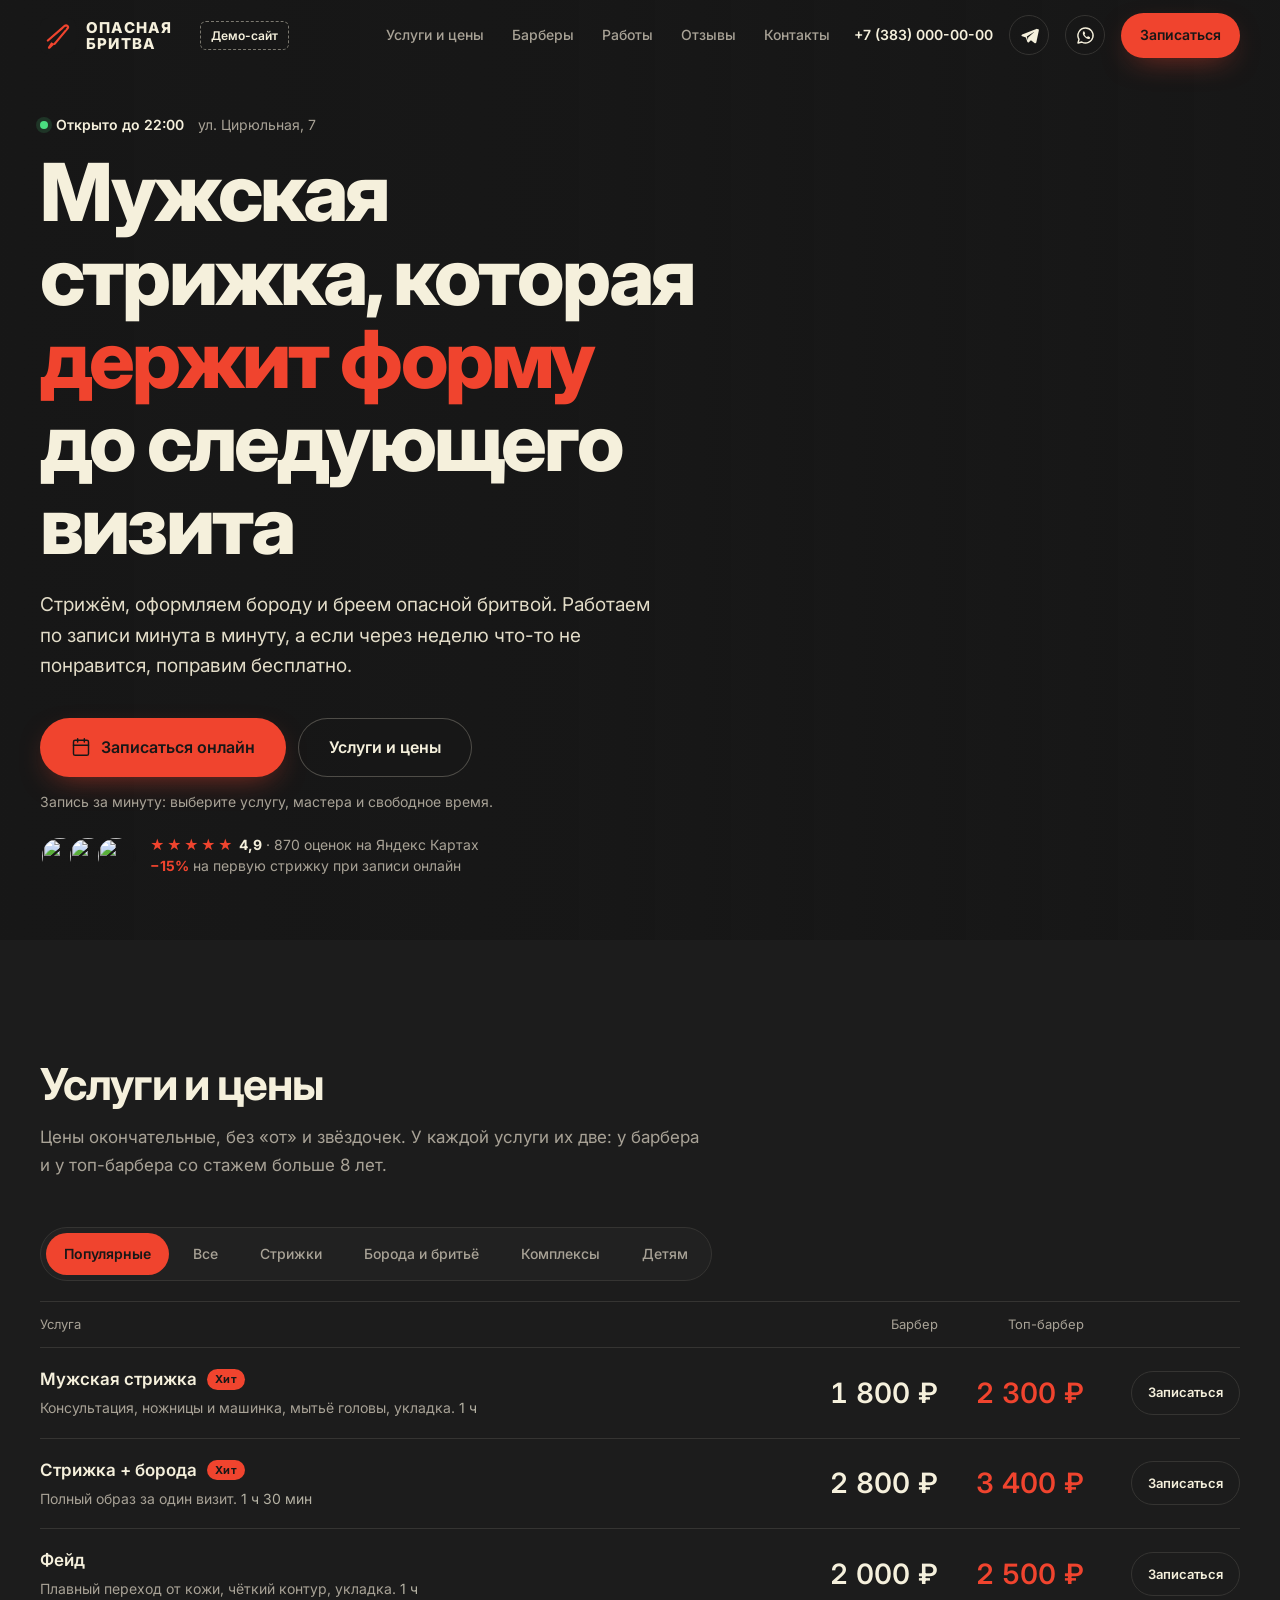
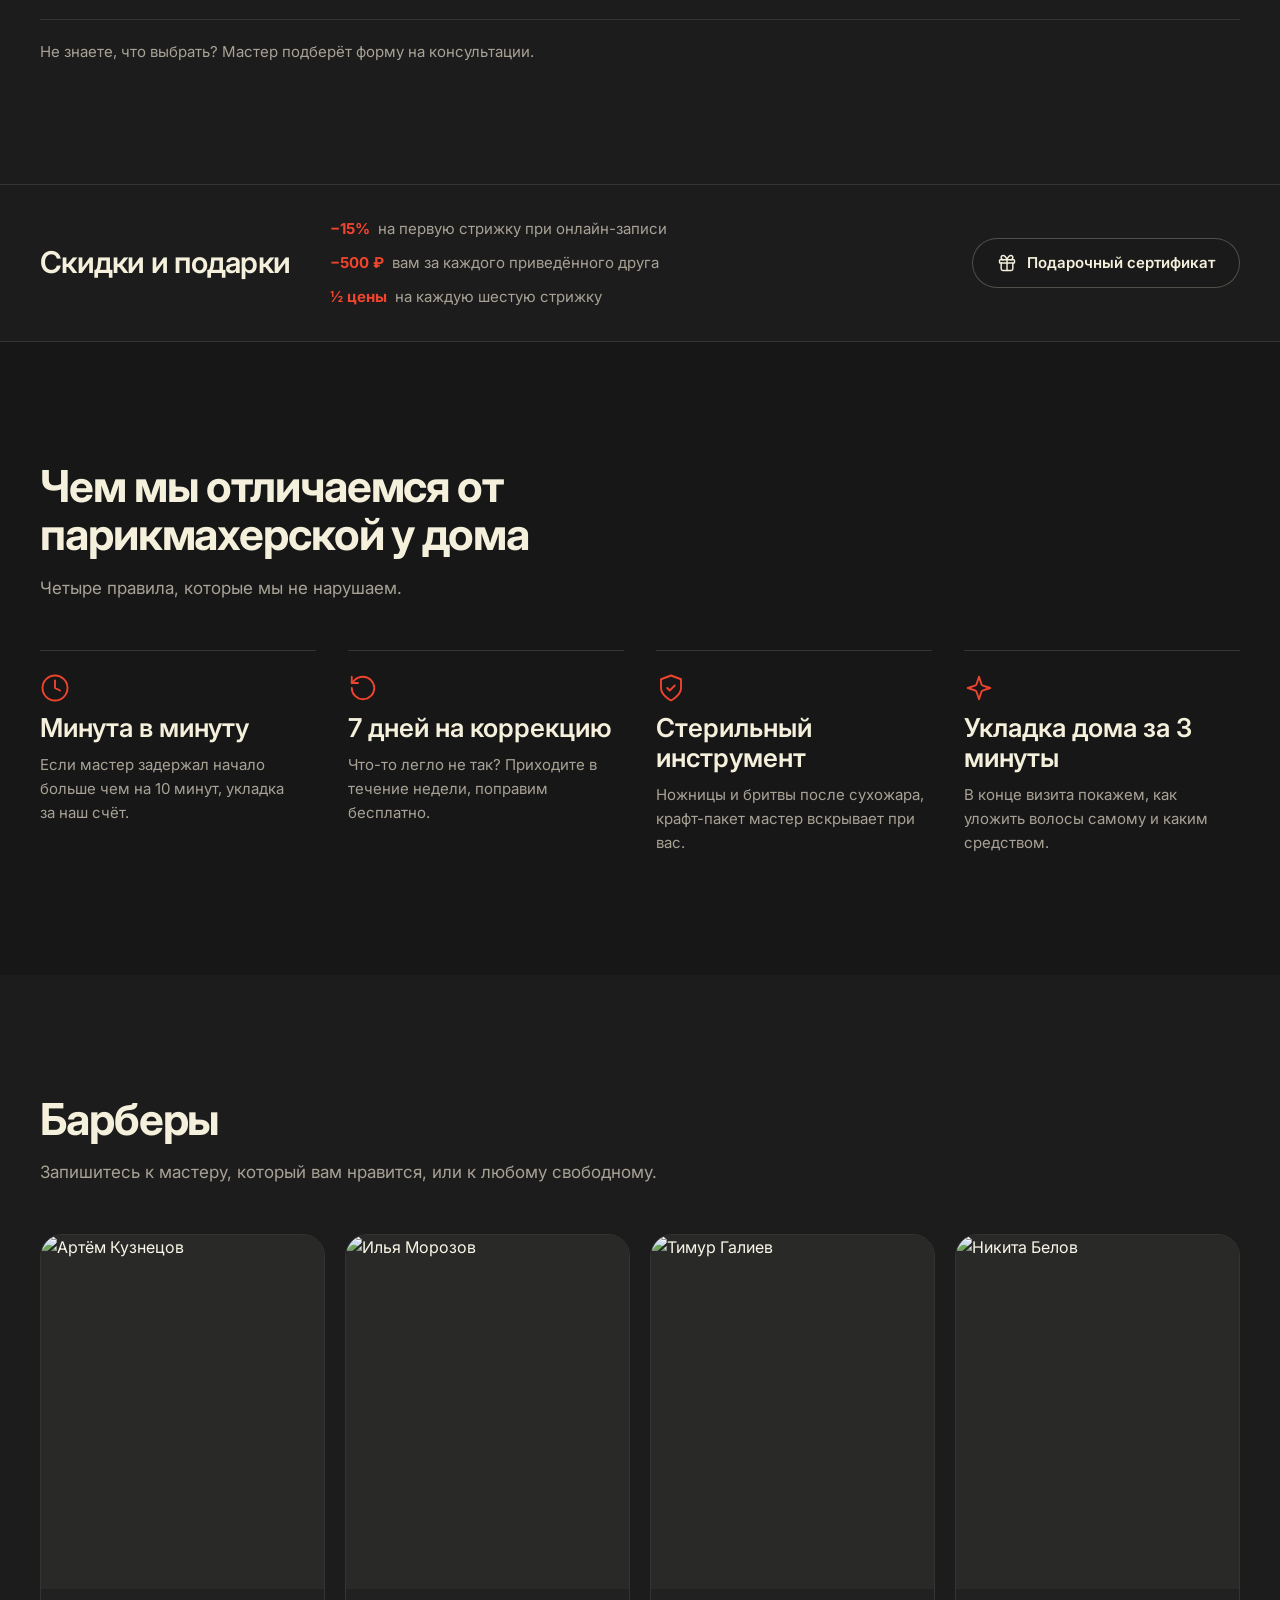
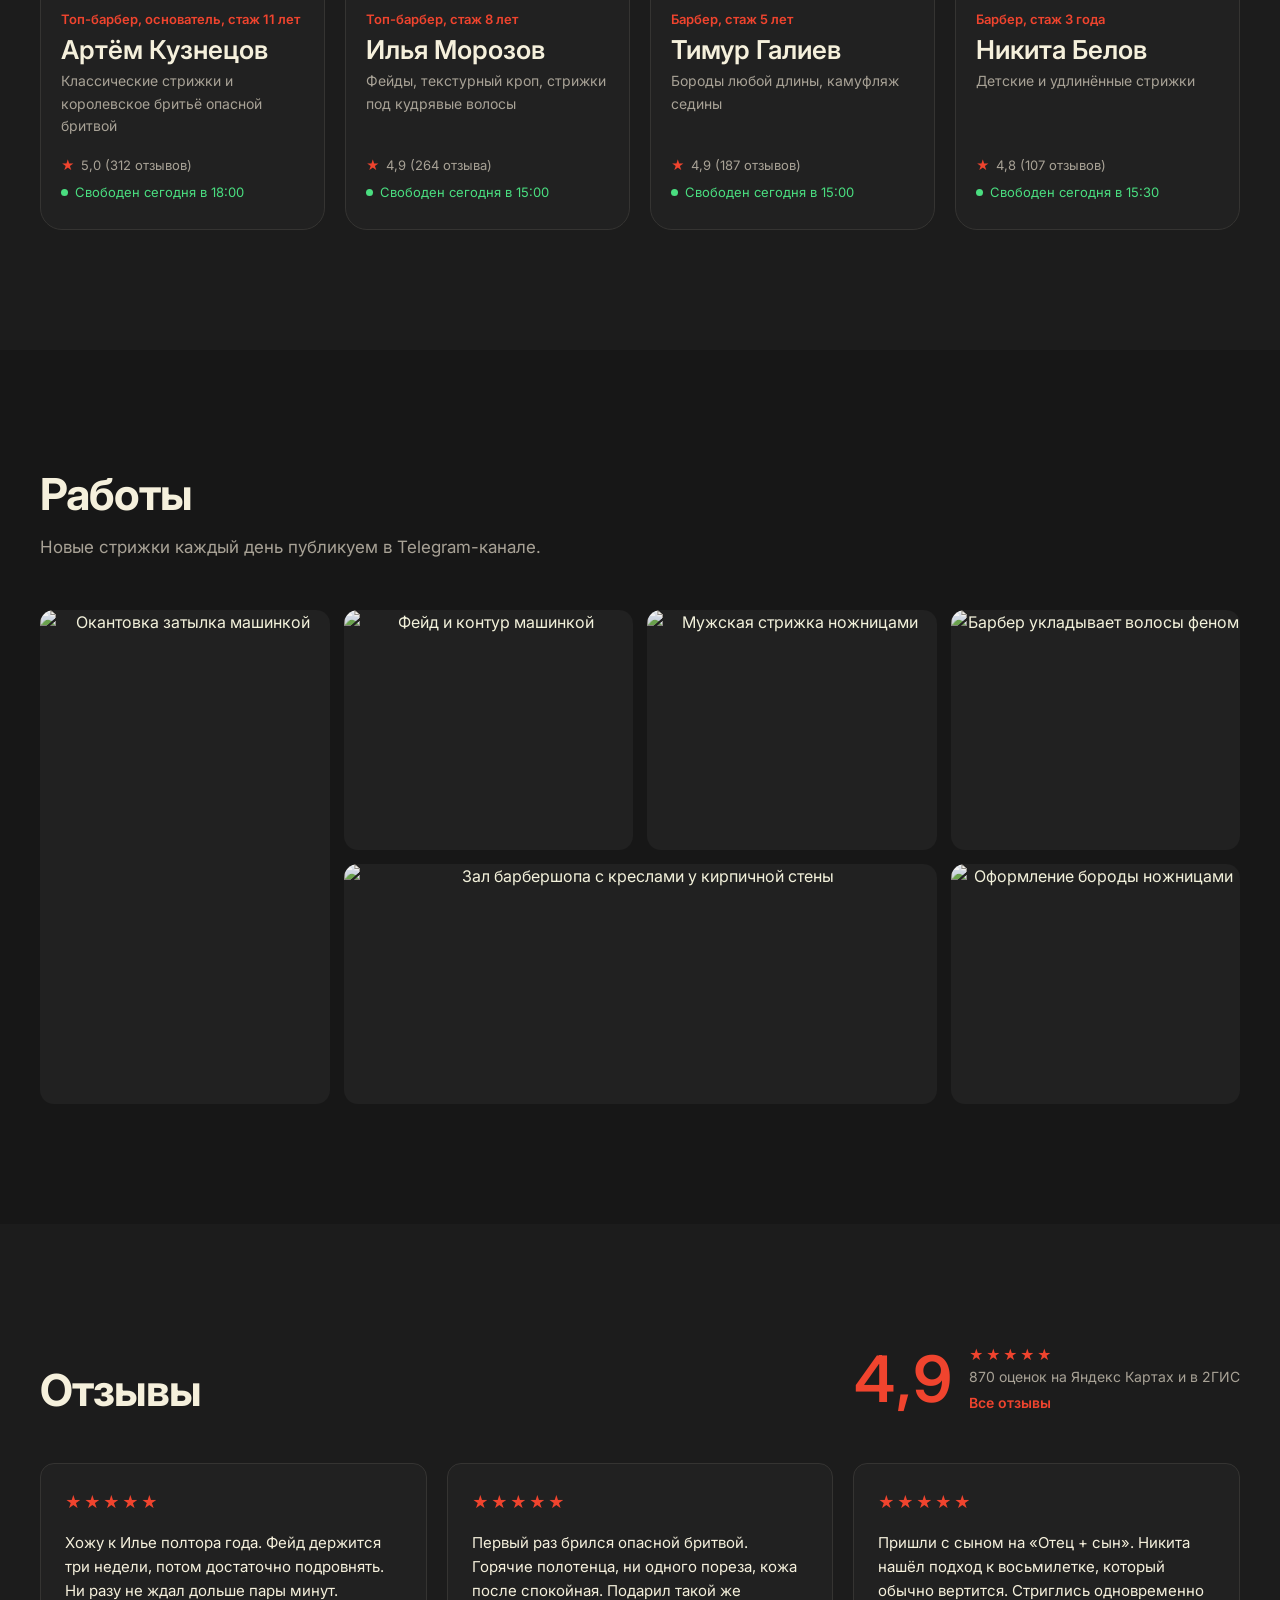
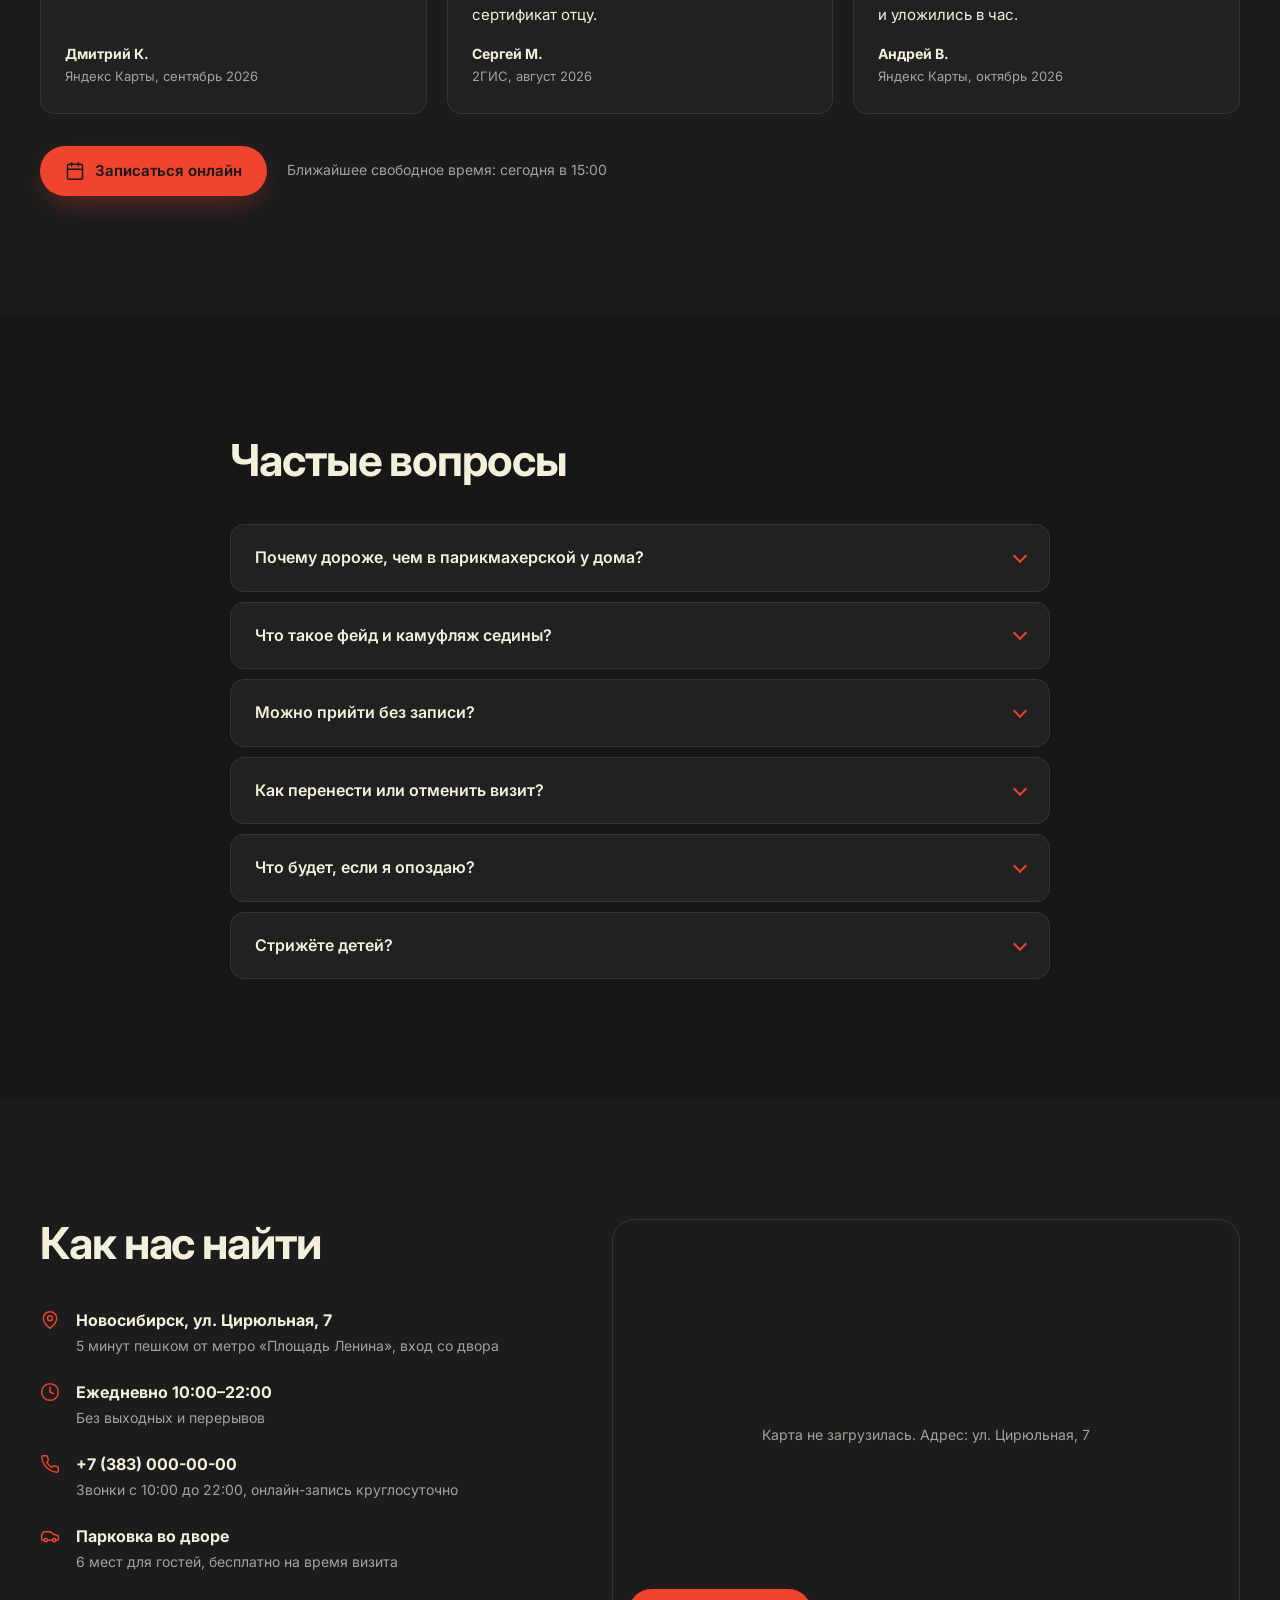
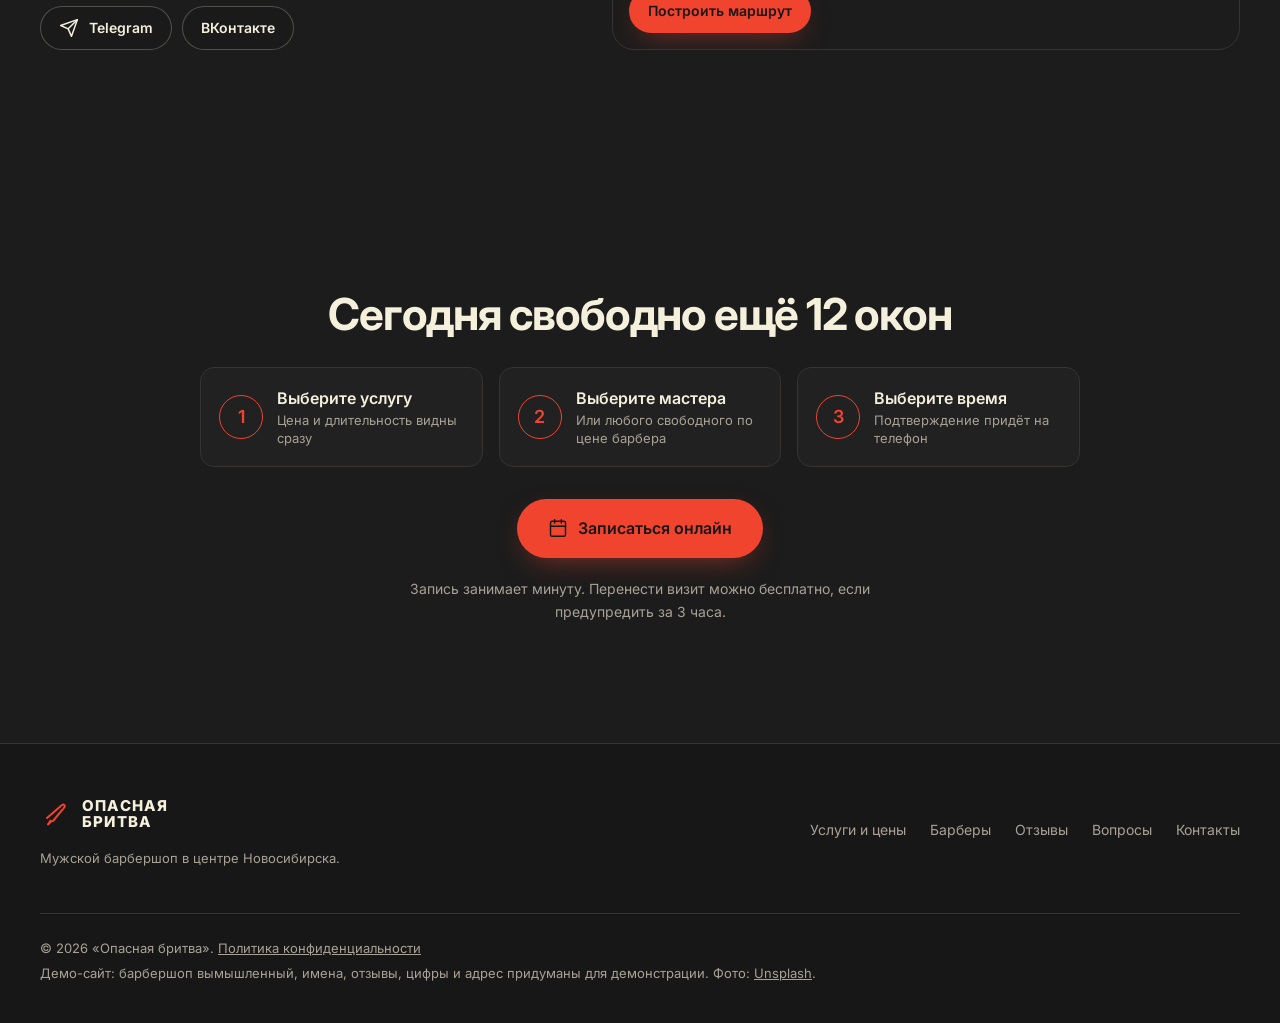
==== index.html @ 03fff23a "Интерактивная карта вместо схемы Leaflet + OpenStreetMap, без ключей; тёмная за счёт CSS-фильтра пли" ====
<!doctype html>
<html lang="ru">
<head>
  <meta charset="utf-8">
  <meta name="viewport" content="width=device-width, initial-scale=1">
  <title>Барбершоп «Опасная бритва» — мужские стрижки и бритьё в Новосибирске</title>
  <meta name="description" content="Мужские стрижки, фейды, борода и королевское бритьё опасной бритвой в центре Новосибирска. Онлайн-запись за минуту, коррекция стрижки 7 дней бесплатно.">
  <meta name="theme-color" content="#171717">
  <!-- Барбершоп вымышленный: не показываем его в поиске как настоящую организацию -->
  <meta name="robots" content="noindex, follow">
  <meta name="color-scheme" content="dark">
  <link rel="icon" href="favicon.svg" type="image/svg+xml">
  <link rel="canonical" href="https://dima1playnsk-bot.github.io/opasnaya-britva/">

  <meta property="og:type" content="website">
  <meta property="og:locale" content="ru_RU">
  <meta property="og:title" content="«Опасная бритва» — демо-сайт барбершопа">
  <meta property="og:description" content="Концепт-сайт вымышленного барбершопа с онлайн-записью в 4 шага.">
  <meta property="og:image" content="https://images.unsplash.com/photo-1503951914875-452162b0f3f1?w=1200&h=630&fit=crop&q=80">
  <meta name="twitter:card" content="summary_large_image">

  <link rel="preconnect" href="https://fonts.googleapis.com">
  <link rel="preconnect" href="https://fonts.gstatic.com" crossorigin>
  <link rel="preconnect" href="https://images.unsplash.com">
  <link rel="preload" as="image" href="https://images.unsplash.com/photo-1503951914875-452162b0f3f1?w=1920&q=75&auto=format&fit=crop"
        imagesrcset="https://images.unsplash.com/photo-1503951914875-452162b0f3f1?w=800&q=70&auto=format&fit=crop 800w, https://images.unsplash.com/photo-1503951914875-452162b0f3f1?w=1280&q=72&auto=format&fit=crop 1280w, https://images.unsplash.com/photo-1503951914875-452162b0f3f1?w=1920&q=75&auto=format&fit=crop 1920w"
        imagesizes="100vw" fetchpriority="high">
  <link href="https://fonts.googleapis.com/css2?family=Inter:wght@400;500;600;700;800&display=swap" rel="stylesheet">
  <link rel="stylesheet" href="styles.css?v=4.6">

  <script type="application/ld+json">
  {
    "@context": "https://schema.org",
    "@graph": [
    {
      "@type": "WebSite",
      "@id": "https://dima1playnsk-bot.github.io/opasnaya-britva/#website",
      "url": "https://dima1playnsk-bot.github.io/opasnaya-britva/",
      "name": "Опасная бритва",
      "inLanguage": "ru-RU",
      "publisher": { "@id": "https://dima1playnsk-bot.github.io/opasnaya-britva/#barbershop" }
    },
    {
    "@type": "HairSalon",
    "@id": "https://dima1playnsk-bot.github.io/opasnaya-britva/#barbershop",
    "logo": "https://dima1playnsk-bot.github.io/opasnaya-britva/favicon.svg",
    "name": "Барбершоп «Опасная бритва»",
    "description": "Мужские стрижки, оформление бороды и королевское бритьё опасной бритвой в центре Новосибирска.",
    "url": "https://dima1playnsk-bot.github.io/opasnaya-britva/",
    "telephone": "+7-383-000-00-00",
    "image": "https://images.unsplash.com/photo-1503951914875-452162b0f3f1?w=1200&q=80",
    "priceRange": "1100–5800 ₽",
    "currenciesAccepted": "RUB",
    "paymentAccepted": "Наличные, банковская карта, СБП",
    "address": {
      "@type": "PostalAddress",
      "streetAddress": "ул. Цирюльная, 7",
      "addressLocality": "Новосибирск",
      "addressCountry": "RU"
    },
    "openingHoursSpecification": [{
      "@type": "OpeningHoursSpecification",
      "dayOfWeek": ["Monday","Tuesday","Wednesday","Thursday","Friday","Saturday","Sunday"],
      "opens": "10:00",
      "closes": "22:00"
    }],
    "hasOfferCatalog": {
      "@type": "OfferCatalog",
      "name": "Услуги барбершопа",
      "itemListElement": [
        {"@type": "Offer", "itemOffered": {"@type": "Service", "name": "Мужская стрижка"}, "price": "1800", "priceCurrency": "RUB"},
        {"@type": "Offer", "itemOffered": {"@type": "Service", "name": "Фейд"}, "price": "2000", "priceCurrency": "RUB"},
        {"@type": "Offer", "itemOffered": {"@type": "Service", "name": "Моделирование бороды"}, "price": "1200", "priceCurrency": "RUB"},
        {"@type": "Offer", "itemOffered": {"@type": "Service", "name": "Королевское бритьё"}, "price": "1900", "priceCurrency": "RUB"},
        {"@type": "Offer", "itemOffered": {"@type": "Service", "name": "Стрижка + борода"}, "price": "2800", "priceCurrency": "RUB"}
      ]
    }
    }
    ]
  }
  </script>
</head>
<body>
  <a class="skip" href="#main">Перейти к содержимому</a>

  <!-- Иконки (Lucide), подключаются через <use href="#i-..."> -->
  <svg width="0" height="0" style="position:absolute" aria-hidden="true">
    <symbol id="i-clock" viewBox="0 0 24 24"><circle cx="12" cy="12" r="10"/><polyline points="12 6 12 12 16 14"/></symbol>
    <symbol id="i-redo" viewBox="0 0 24 24"><path d="M3 12a9 9 0 1 0 9-9 9.75 9.75 0 0 0-6.74 2.74L3 8"/><path d="M3 3v5h5"/></symbol>
    <symbol id="i-shield" viewBox="0 0 24 24"><path d="M12 22s8-4 8-10V5l-8-3-8 3v7c0 6 8 10 8 10z"/><path d="m9 12 2 2 4-4"/></symbol>
    <symbol id="i-sparkles" viewBox="0 0 24 24"><path d="m12 3-1.9 5.8a2 2 0 0 1-1.3 1.3L3 12l5.8 1.9a2 2 0 0 1 1.3 1.3L12 21l1.9-5.8a2 2 0 0 1 1.3-1.3L21 12l-5.8-1.9a2 2 0 0 1-1.3-1.3Z"/></symbol>
    <symbol id="i-scissors" viewBox="0 0 24 24"><circle cx="6" cy="6" r="3"/><circle cx="6" cy="18" r="3"/><line x1="20" y1="4" x2="8.12" y2="15.88"/><line x1="14.47" y1="14.48" x2="20" y2="20"/><line x1="8.12" y1="8.12" x2="12" y2="12"/></symbol>
    <symbol id="i-phone" viewBox="0 0 24 24"><path d="M22 16.92v3a2 2 0 0 1-2.18 2 19.79 19.79 0 0 1-8.63-3.07 19.5 19.5 0 0 1-6-6 19.79 19.79 0 0 1-3.07-8.67A2 2 0 0 1 4.11 2h3a2 2 0 0 1 2 1.72 12.84 12.84 0 0 0 .7 2.81 2 2 0 0 1-.45 2.11L8.09 9.91a16 16 0 0 0 6 6l1.27-1.27a2 2 0 0 1 2.11-.45 12.84 12.84 0 0 0 2.81.7A2 2 0 0 1 22 16.92z"/></symbol>
    <symbol id="i-pin" viewBox="0 0 24 24"><path d="M20 10c0 6-8 12-8 12s-8-6-8-12a8 8 0 0 1 16 0Z"/><circle cx="12" cy="10" r="3"/></symbol>
    <symbol id="i-calendar" viewBox="0 0 24 24"><rect x="3" y="4" width="18" height="18" rx="2"/><line x1="16" y1="2" x2="16" y2="6"/><line x1="8" y1="2" x2="8" y2="6"/><line x1="3" y1="10" x2="21" y2="10"/></symbol>
    <symbol id="i-check" viewBox="0 0 24 24"><polyline points="20 6 9 17 4 12"/></symbol>
    <symbol id="i-x" viewBox="0 0 24 24"><line x1="18" y1="6" x2="6" y2="18"/><line x1="6" y1="6" x2="18" y2="18"/></symbol>
    <symbol id="i-left" viewBox="0 0 24 24"><polyline points="15 18 9 12 15 6"/></symbol>
    <symbol id="i-right" viewBox="0 0 24 24"><polyline points="9 18 15 12 9 6"/></symbol>
    <symbol id="i-menu" viewBox="0 0 24 24"><line x1="4" y1="7" x2="20" y2="7"/><line x1="4" y1="12" x2="20" y2="12"/><line x1="4" y1="17" x2="20" y2="17"/></symbol>
    <symbol id="i-gift" viewBox="0 0 24 24"><rect x="3" y="8" width="18" height="4" rx="1"/><path d="M12 8v13"/><path d="M19 12v7a2 2 0 0 1-2 2H7a2 2 0 0 1-2-2v-7"/><path d="M7.5 8a2.5 2.5 0 0 1 0-5C10 3 12 8 12 8s2-5 4.5-5a2.5 2.5 0 0 1 0 5"/></symbol>
    <symbol id="i-users" viewBox="0 0 24 24"><path d="M16 21v-2a4 4 0 0 0-4-4H6a4 4 0 0 0-4 4v2"/><circle cx="9" cy="7" r="4"/><path d="M22 21v-2a4 4 0 0 0-3-3.87"/><path d="M16 3.13a4 4 0 0 1 0 7.75"/></symbol>
    <symbol id="i-percent" viewBox="0 0 24 24"><line x1="19" y1="5" x2="5" y2="19"/><circle cx="6.5" cy="6.5" r="2.5"/><circle cx="17.5" cy="17.5" r="2.5"/></symbol>
    <symbol id="i-send" viewBox="0 0 24 24"><path d="m22 2-7 20-4-9-9-4Z"/><path d="M22 2 11 13"/></symbol>
    <symbol id="i-car" viewBox="0 0 24 24"><path d="M19 17h2c.6 0 1-.4 1-1v-3c0-.9-.7-1.7-1.5-1.9C18.7 10.6 16 10 16 10s-1.3-1.4-2.2-2.3c-.5-.4-1.1-.7-1.8-.7H5c-.6 0-1.1.4-1.4.9l-1.4 2.9A3.7 3.7 0 0 0 2 12v4c0 .6.4 1 1 1h2"/><circle cx="7" cy="17" r="2"/><path d="M9 17h6"/><circle cx="17" cy="17" r="2"/></symbol>
    <symbol id="i-star" viewBox="0 0 24 24"><polygon points="12 2 15.09 8.26 22 9.27 17 14.14 18.18 21.02 12 17.77 5.82 21.02 7 14.14 2 9.27 8.91 8.26 12 2"/></symbol>
    <symbol id="i-tg" viewBox="0 0 24 24"><path fill="currentColor" stroke="none" d="M21.4 3.6 2.7 10.8c-1.2.5-1.1 2 .1 2.3l4.6 1.4 1.8 5.5c.3.9 1.4 1.1 2 .5l2.6-2.4 4.9 3.6c.7.5 1.7.1 1.9-.8l3.2-15.2c.2-1.2-.9-2.1-2-1.7Zm-3.5 4.1-7.6 6.9-.3 3.1-1.4-4.4 9-5.8c.3-.2.6.1.3.2Z"/></symbol>
    <symbol id="i-wa" viewBox="0 0 24 24"><path d="M12 2.5a9.5 9.5 0 0 0-8.2 14.3L2.5 21.5l4.8-1.3A9.5 9.5 0 1 0 12 2.5Z"/><path fill="currentColor" stroke="none" d="M8.6 7.4c.3-.5.6-.5 1-.5h.6c.2 0 .4.1.5.4l.8 1.9c.1.2 0 .5-.1.7l-.6.7c-.1.2-.1.4 0 .6.6 1.1 1.5 2 2.6 2.6.2.1.4.1.6 0l.7-.6c.2-.2.5-.2.7-.1l1.9.8c.3.1.4.3.4.5v.6c0 .4 0 .7-.5 1-.8.5-2.3.6-4.6-.9-2.1-1.4-3.6-3.4-3.9-5-.2-1.1-.1-1.7.3-2.1Z"/></symbol>
  </svg>

  <header class="header" id="header">
    <div class="container header__inner">
      <a class="logo" href="#top" aria-label="Опасная бритва, на главную">
        <img src="favicon.svg" width="36" height="36" alt="">
        <span class="logo__text" translate="no">Опасная<br>бритва</span>
      </a>
      <a class="demo-badge" href="#demo-note" title="Барбершоп вымышленный: имена, отзывы и адрес придуманы">Демо-сайт</a>
      <nav class="nav" id="nav" aria-label="Основное меню">
        <a href="#services">Услуги и цены</a>
        <a href="#barbers">Барберы</a>
        <a href="#works">Работы</a>
        <a href="#reviews">Отзывы</a>
        <a href="#contacts">Контакты</a>
      </nav>
      <div class="header__actions">
        <a class="header__phone" href="tel:+73830000000">+7 (383) 000-00-00</a>
        <!-- многие не хотят заполнять форму: дать сразу написать в мессенджер -->
        <a class="msg" href="#contacts" data-demo-msg="Telegram" aria-label="Написать в Telegram"><svg class="ic"><use href="#i-tg"/></svg></a>
        <a class="msg" href="#contacts" data-demo-msg="WhatsApp" aria-label="Написать в WhatsApp"><svg class="ic"><use href="#i-wa"/></svg></a>
        <button class="btn btn--gold btn--sm" type="button" data-book>Записаться</button>
        <button class="burger" type="button" id="burger" aria-label="Открыть меню" aria-expanded="false" aria-controls="nav">
          <svg class="ic"><use href="#i-menu"/></svg>
        </button>
      </div>
    </div>
  </header>

  <main id="main">
    <!-- HERO -->
    <section class="hero" id="top">
      <div class="hero__bg" aria-hidden="true">
        <img src="https://images.unsplash.com/photo-1503951914875-452162b0f3f1?w=1920&q=75&auto=format&fit=crop"
             srcset="https://images.unsplash.com/photo-1503951914875-452162b0f3f1?w=800&q=70&auto=format&fit=crop 800w,
                     https://images.unsplash.com/photo-1503951914875-452162b0f3f1?w=1280&q=72&auto=format&fit=crop 1280w,
                     https://images.unsplash.com/photo-1503951914875-452162b0f3f1?w=1920&q=75&auto=format&fit=crop 1920w"
             sizes="100vw" width="1920" height="1280" alt="" fetchpriority="high">
      </div>
      <div class="container hero__inner">
        <div class="hero__content">
          <p class="hero__where"><span class="status" id="openStatus">Ежедневно 10:00–22:00</span><span>ул.&nbsp;Цирюльная,&nbsp;7</span></p>
          <h1 class="hero__title">Мужская стрижка, которая <mark>держит форму</mark> до&nbsp;следующего визита</h1>
          <p class="hero__lead">Стрижём, оформляем бороду и бреем опасной бритвой. Работаем по записи минута в минуту, а если через неделю что-то не понравится, поправим бесплатно.</p>
          <div class="hero__cta">
            <button class="btn btn--gold btn--lg" type="button" data-book>
              <svg class="ic"><use href="#i-calendar"/></svg>Записаться онлайн
            </button>
            <a class="btn btn--ghost btn--lg" href="#services">Услуги и цены</a>
          </div>
          <p class="hero__how">Запись за минуту: выберите услугу, мастера и свободное время.</p>
          <!-- доверие рядом с кнопкой: лица мастеров и отзывы -->
          <div class="hero__proof">
            <div class="avatars" id="heroAvatars" aria-hidden="true"></div>
            <p><span class="stars" aria-hidden="true">★★★★★</span> <b>4,9</b> · 870 оценок на&nbsp;Яндекс Картах<br>
              <span class="hero__proof-sub"><b>−15%</b> на первую стрижку при записи онлайн</span></p>
          </div>
        </div>

      </div>
    </section>


    <!-- SERVICES -->
    <section class="section section--alt" id="services">
      <div class="container">
        <header class="section__head">
          <h2 class="section__title">Услуги и цены</h2>
          <p class="section__lead">Цены окончательные, без «от» и звёздочек. У каждой услуги их две: у барбера и у топ-барбера со стажем больше 8&nbsp;лет.</p>
        </header>
        <div class="tabs" role="tablist" aria-label="Категории услуг" id="serviceTabs">
          <button role="tab" aria-selected="true" data-cat="popular" aria-controls="priceList">Популярные</button>
          <button role="tab" aria-selected="false" data-cat="all" aria-controls="priceList">Все</button>
          <button role="tab" aria-selected="false" data-cat="hair" aria-controls="priceList">Стрижки</button>
          <button role="tab" aria-selected="false" data-cat="beard" aria-controls="priceList">Борода и бритьё</button>
          <button role="tab" aria-selected="false" data-cat="combo" aria-controls="priceList">Комплексы</button>
          <button role="tab" aria-selected="false" data-cat="kids" aria-controls="priceList">Детям</button>
        </div>
        <div class="prices" role="tabpanel" aria-labelledby="serviceTabs">
          <div class="prices__head" aria-hidden="true"><span>Услуга</span><span>Барбер</span><span>Топ-барбер</span><span></span></div>
          <ul class="price-list" id="priceList" tabindex="-1"></ul>
        </div>
        <p class="prices__hint">Не знаете, что выбрать? Мастер подберёт форму на консультации.</p>
        <noscript><p class="section__lead">Чтобы увидеть цены и записаться онлайн, включите JavaScript или позвоните: <a href="tel:+73830000000">+7 (383) 000-00-00</a>.</p></noscript>
      </div>
    </section>

    <!-- OFFERS -->
    <section class="offers" id="offers" aria-labelledby="offersTitle">
      <div class="container offers__inner">
        <h2 id="offersTitle" class="offers__title">Скидки и подарки</h2>
        <ul class="offers__list">
          <li><b>−15%</b> на первую стрижку при онлайн-записи</li>
          <li><b>−500&nbsp;₽</b> вам за каждого приведённого друга</li>
          <li><b>½ цены</b> на каждую шестую стрижку</li>
        </ul>
        <button class="btn btn--ghost" type="button" id="giftOpen"><svg class="ic" aria-hidden="true"><use href="#i-gift"/></svg>Подарочный сертификат</button>
      </div>
    </section>

    <!-- WHY -->
    <section class="section" id="why">
      <div class="container">
        <header class="section__head">
          <h2 class="section__title">Чем мы отличаемся от парикмахерской у&nbsp;дома</h2>
          <p class="section__lead">Четыре правила, которые мы не нарушаем.</p>
        </header>
        <ul class="rules">
          <li>
            <svg class="ic ic--lg" aria-hidden="true"><use href="#i-clock"/></svg>
            <h3>Минута в минуту</h3>
            <p>Если мастер задержал начало больше чем на&nbsp;10&nbsp;минут, укладка за&nbsp;наш счёт.</p>
          </li>
          <li>
            <svg class="ic ic--lg" aria-hidden="true"><use href="#i-redo"/></svg>
            <h3>7 дней на коррекцию</h3>
            <p>Что-то легло не так? Приходите в течение недели, поправим бесплатно.</p>
          </li>
          <li>
            <svg class="ic ic--lg" aria-hidden="true"><use href="#i-shield"/></svg>
            <h3>Стерильный инструмент</h3>
            <p>Ножницы и бритвы после сухожара, крафт-пакет мастер вскрывает при вас.</p>
          </li>
          <li>
            <svg class="ic ic--lg" aria-hidden="true"><use href="#i-sparkles"/></svg>
            <h3>Укладка дома за 3 минуты</h3>
            <p>В конце визита покажем, как уложить волосы самому и каким средством.</p>
          </li>
        </ul>
      </div>
    </section>

    <!-- BARBERS -->
    <section class="section section--alt" id="barbers">
      <div class="container">
        <header class="section__head">
          <h2 class="section__title">Барберы</h2>
          <p class="section__lead">Запишитесь к мастеру, который вам нравится, или к любому свободному.</p>
        </header>
        <div class="barbers" id="barberList"></div>
        <p class="swipe-hint" aria-hidden="true">Листайте вбок, чтобы увидеть всех мастеров</p>
      </div>
    </section>

    <!-- WORKS -->
    <section class="section" id="works">
      <div class="container">
        <header class="section__head">
          <h2 class="section__title">Работы</h2>
          <p class="section__lead">Новые стрижки каждый день публикуем в Telegram-канале.</p>
        </header>
        <div class="gallery" id="gallery">
          <button class="gallery__item gallery__item--tall" data-full="photo-1493256338651-d82f7acb2b38"><img loading="lazy" width="700" height="1000" src="https://images.unsplash.com/photo-1493256338651-d82f7acb2b38?w=700&q=70&auto=format&fit=crop" alt="Окантовка затылка машинкой"></button>
          <button class="gallery__item" data-full="photo-1599351431202-1e0f0137899a"><img loading="lazy" width="700" height="500" src="https://images.unsplash.com/photo-1599351431202-1e0f0137899a?w=700&q=70&auto=format&fit=crop" alt="Фейд и контур машинкой"></button>
          <button class="gallery__item" data-full="photo-1622286342621-4bd786c2447c"><img loading="lazy" width="700" height="500" src="https://images.unsplash.com/photo-1622286342621-4bd786c2447c?w=700&q=70&auto=format&fit=crop" alt="Мужская стрижка ножницами"></button>
          <button class="gallery__item gallery__item--wide" data-full="photo-1585747860715-2ba37e788b70"><img loading="lazy" width="1000" height="500" src="https://images.unsplash.com/photo-1585747860715-2ba37e788b70?w=1000&q=70&auto=format&fit=crop" alt="Зал барбершопа с креслами у кирпичной стены"></button>
          <button class="gallery__item" data-full="photo-1605497788044-5a32c7078486"><img loading="lazy" width="700" height="500" src="https://images.unsplash.com/photo-1605497788044-5a32c7078486?w=700&q=70&auto=format&fit=crop" alt="Барбер укладывает волосы феном"></button>
          <button class="gallery__item" data-full="photo-1517832606299-7ae9b720a186"><img loading="lazy" width="700" height="500" src="https://images.unsplash.com/photo-1517832606299-7ae9b720a186?w=700&q=70&auto=format&fit=crop" alt="Оформление бороды ножницами"></button>
        </div>
      </div>
    </section>

    <!-- REVIEWS -->
    <section class="section section--alt" id="reviews">
      <div class="container">
        <header class="section__head section__head--row">
          <h2 class="section__title">Отзывы</h2>
          <div class="rating">
            <b>4,9</b>
            <div><span class="stars" aria-hidden="true">★★★★★</span><span>870 оценок на Яндекс Картах и в 2ГИС</span><a class="link" href="https://yandex.ru/maps/65/novosibirsk/" target="_blank" rel="noopener">Все отзывы</a></div>
          </div>
        </header>
        <div class="reviews">
          <figure class="review">
            <span class="stars" aria-label="5 из 5">★★★★★</span>
            <blockquote>Хожу к Илье полтора года. Фейд держится три недели, потом достаточно подровнять. Ни разу не ждал дольше пары минут.</blockquote>
            <figcaption><b>Дмитрий К.</b><span>Яндекс Карты, сентябрь 2026</span></figcaption>
          </figure>
          <figure class="review">
            <span class="stars" aria-label="5 из 5">★★★★★</span>
            <blockquote>Первый раз брился опасной бритвой. Горячие полотенца, ни одного пореза, кожа после спокойная. Подарил такой же сертификат отцу.</blockquote>
            <figcaption><b>Сергей М.</b><span>2ГИС, август 2026</span></figcaption>
          </figure>
          <figure class="review">
            <span class="stars" aria-label="5 из 5">★★★★★</span>
            <blockquote>Пришли с сыном на «Отец + сын». Никита нашёл подход к восьмилетке, который обычно вертится. Стриглись одновременно и уложились в час.</blockquote>
            <figcaption><b>Андрей В.</b><span>Яндекс Карты, октябрь 2026</span></figcaption>
          </figure>
        </div>
        <div class="section__cta">
          <button class="btn btn--gold" type="button" data-book><svg class="ic" aria-hidden="true"><use href="#i-calendar"/></svg>Записаться онлайн</button>
          <p class="section__cta-note" id="reviewsNearest"></p>
        </div>
      </div>
    </section>

    <!-- FAQ -->
    <section class="section" id="faq">
      <div class="container container--narrow">
        <h2 class="section__title">Частые вопросы</h2>
        <div class="faq">
          <details>
            <summary>Почему дороже, чем в парикмахерской у дома?</summary>
            <p>Мы стрижём час, а не 20 минут: консультация, мытьё головы, ножницы и укладка. Форма держится 3–4 недели, поэтому стричься приходится реже.</p>
          </details>
          <details>
            <summary>Что такое фейд и камуфляж седины?</summary>
            <p>Фейд — стрижка с плавным переходом: на висках и затылке волосы почти под ноль, а выше длина постепенно растёт. Камуфляж седины — тонирование, после которого седина становится мягче и выглядит естественно, без эффекта крашеных волос.</p>
          </details>
          <details>
            <summary>Можно прийти без записи?</summary>
            <p>Можно, если у мастера есть окно. Свободное время видно в онлайн-записи.</p>
          </details>
          <details>
            <summary>Как перенести или отменить визит?</summary>
            <p>Позвоните или напишите в Telegram не позже чем за 3 часа. Перенос бесплатный.</p>
          </details>
          <details>
            <summary>Что будет, если я опоздаю?</summary>
            <p>Ждём 15 минут. Если опоздание больше, предложим другое время, чтобы мастер успел сделать всё как следует.</p>
          </details>
          <details>
            <summary>Стрижёте детей?</summary>
            <p>Да, с 4 до 12 лет. Детей чаще всего стрижёт Никита, на время стрижки даём планшет с мультиками.</p>
          </details>
        </div>
      </div>
    </section>

    <!-- CONTACTS -->
    <section class="section section--alt" id="contacts">
      <div class="container contacts">
        <div class="contacts__info">
          <h2 class="section__title">Как нас найти</h2>
          <ul class="contacts__list">
            <li><svg class="ic"><use href="#i-pin"/></svg><div><b>Новосибирск, ул. Цирюльная, 7</b><span>5 минут пешком от метро «Площадь Ленина», вход со двора</span></div></li>
            <li><svg class="ic"><use href="#i-clock"/></svg><div><b>Ежедневно 10:00–22:00</b><span>Без выходных и перерывов</span></div></li>
            <li><svg class="ic"><use href="#i-phone"/></svg><div><b><a href="tel:+73830000000">+7 (383) 000-00-00</a></b><span>Звонки с 10:00 до 22:00, онлайн-запись круглосуточно</span></div></li>
            <li><svg class="ic"><use href="#i-car"/></svg><div><b>Парковка во дворе</b><span>6 мест для гостей, бесплатно на время визита</span></div></li>
          </ul>
          <div class="socials">
            <a class="btn btn--ghost btn--sm" href="#" aria-label="Telegram-канал"><svg class="ic"><use href="#i-send"/></svg>Telegram</a>
            <a class="btn btn--ghost btn--sm" href="#" aria-label="Сообщество ВКонтакте">ВКонтакте</a>
          </div>
        </div>
        <!-- Интерактивная карта: Leaflet + OpenStreetMap, без ключей; тёмной её делает фильтр в CSS.
             Скрипт карты грузится, только когда блок подъезжает к экрану. -->
        <div class="map">
          <div class="map__canvas" id="map" role="region" aria-label="Карта: барбершоп «Опасная бритва», ул. Цирюльная, 7, рядом с метро «Площадь Ленина»">
            <p class="map__fallback">Загружаем карту…</p>
          </div>
          <a class="btn btn--gold btn--sm map__btn" href="https://yandex.ru/maps/?rtext=~55.028500%2C82.924500&amp;rtt=auto" target="_blank" rel="noopener">Построить маршрут</a>
        </div>
      </div>
    </section>

    <!-- FINAL CTA -->
    <section class="final">
      <div class="container final__inner">
        <h2>Запишитесь на удобное время</h2>
        <ol class="steps" aria-label="Как записаться">
          <li><b>Выберите услугу</b><span>Цена и длительность видны сразу</span></li>
          <li><b>Выберите мастера</b><span>Или любого свободного по цене барбера</span></li>
          <li><b>Выберите время</b><span>Подтверждение придёт на телефон</span></li>
        </ol>
        <button class="btn btn--gold btn--lg" type="button" data-book>
          <svg class="ic"><use href="#i-calendar"/></svg>Записаться онлайн
        </button>
        <p>Запись занимает минуту. Перенести визит можно бесплатно, если предупредить за&nbsp;3&nbsp;часа.</p>
      </div>
    </section>
  </main>

  <footer class="footer">
    <div class="container footer__inner">
      <div>
        <a class="logo" href="#top"><img src="favicon.svg" width="32" height="32" alt=""><span class="logo__text" translate="no">Опасная<br>бритва</span></a>
        <p class="footer__muted">Мужской барбершоп в центре Новосибирска.</p>
      </div>
      <nav class="footer__nav" aria-label="Меню в подвале">
        <a href="#services">Услуги и цены</a><a href="#barbers">Барберы</a><a href="#reviews">Отзывы</a><a href="#faq">Вопросы</a><a href="#contacts">Контакты</a>
      </nav>
      <div class="footer__muted footer__legal">
        <p>© 2026 «Опасная бритва». <a href="#">Политика конфиденциальности</a></p>
        <p id="demo-note">Демо-сайт: барбершоп вымышленный, имена, отзывы, цифры и адрес придуманы для демонстрации. Фото: <a href="https://unsplash.com" target="_blank" rel="noopener">Unsplash</a>.</p>
      </div>
    </div>
  </footer>

  <!-- Мобильная панель -->
  <div class="mobile-bar">
    <a class="btn btn--ghost" href="tel:+73830000000"><svg class="ic"><use href="#i-phone"/></svg>Позвонить</a>
    <button class="btn btn--gold mobile-bar__book" type="button" data-book>
      <span>Записаться</span><small id="mobileBookSub"></small>
    </button>
  </div>

  <!-- Онлайн-запись -->
  <dialog class="booking" id="booking" aria-labelledby="bookingTitle">
    <div class="booking__head">
      <button class="icon-btn" type="button" id="bkBack" aria-label="Назад"><svg class="ic"><use href="#i-left"/></svg></button>
      <div>
        <p class="booking__step" id="bkStepLabel">Шаг 1 из 4</p>
        <h2 id="bookingTitle">Выберите услугу</h2>
      </div>
      <button class="icon-btn" type="button" id="bkClose" aria-label="Закрыть"><svg class="ic"><use href="#i-x"/></svg></button>
    </div>
    <div class="booking__progress"><span id="bkProgress"></span></div>

    <div class="booking__body">
      <div class="bk-step" data-step="1" id="bkServices"></div>
      <div class="bk-step" data-step="2" id="bkBarbers" hidden></div>
      <div class="bk-step" data-step="3" hidden>
        <div class="days" id="bkDays" role="listbox" aria-label="Дата"></div>
        <div class="slots" id="bkSlots" role="listbox" aria-label="Время"></div>
      </div>
      <form class="bk-step bk-form" data-step="4" id="bkForm" novalidate hidden>
        <div class="field">
          <label for="bkName">Имя</label>
          <input id="bkName" name="name" autocomplete="given-name" required placeholder="Например, Дмитрий…">
          <p class="field__err" id="bkNameErr"></p>
        </div>
        <div class="field">
          <label for="bkPhone">Телефон</label>
          <input id="bkPhone" name="phone" type="tel" inputmode="tel" autocomplete="tel" required placeholder="+7 (___) ___-__-__">
          <p class="field__err" id="bkPhoneErr"></p>
        </div>
        <div class="field">
          <label for="bkComment">Комментарий <span class="optional">необязательно</span></label>
          <textarea id="bkComment" name="comment" rows="2" placeholder="Например, оставить длину сверху…"></textarea>
        </div>
        <!-- ловушка для спам-ботов: люди это поле не видят и не заполняют -->
        <div class="hp" aria-hidden="true">
          <label for="bkWebsite">Сайт</label>
          <input id="bkWebsite" name="website" type="text" tabindex="-1" autocomplete="off">
        </div>
        <label class="check">
          <input type="checkbox" id="bkAgree" required>
          <span>Согласен на обработку персональных данных по <a href="#" class="check__link">политике конфиденциальности</a></span>
        </label>
        <p class="field__err" id="bkAgreeErr"></p>
        <p class="bk-note">Первый раз у нас? Скидка <b>15%</b> применится в зале автоматически. Перенести или отменить визит можно бесплатно, если предупредить за 3 часа.</p>
      </form>
      <div class="bk-step bk-done" data-step="5" hidden>
        <div class="bk-done__icon"><svg class="ic"><use href="#i-check"/></svg></div>
        <h3>Вы записаны</h3>
        <p id="bkDoneText"></p>
        <div class="bk-done__actions">
          <button class="btn btn--ghost" type="button" id="bkIcs"><svg class="ic"><use href="#i-calendar"/></svg>Добавить в календарь</button>
          <button class="btn btn--gold" type="button" id="bkFinish">Готово</button>
        </div>
      </div>
    </div>

    <div class="booking__foot" id="bkFoot">
      <div class="summary" id="bkSummary"><span>Ничего не выбрано</span></div>
      <button class="btn btn--gold" type="button" id="bkNext" disabled>Далее</button>
    </div>
  </dialog>

  <!-- Подарочный сертификат -->
  <dialog class="booking gift" id="gift" aria-labelledby="giftTitle">
    <div class="booking__head">
      <span></span>
      <div>
        <p class="booking__step">Подарок</p>
        <h2 id="giftTitle">Подарочный сертификат</h2>
      </div>
      <button class="icon-btn" type="button" id="giftClose" aria-label="Закрыть"><svg class="ic"><use href="#i-x"/></svg></button>
    </div>
    <div class="booking__body">
      <form class="bk-form" id="giftForm" novalidate>
        <fieldset class="chips">
          <legend>Номинал</legend>
          <label><input type="radio" name="amount" value="2000"><span>2 000 ₽</span></label>
          <label><input type="radio" name="amount" value="3000" checked><span>3 000 ₽</span></label>
          <label><input type="radio" name="amount" value="5000"><span>5 000 ₽</span></label>
          <label><input type="radio" name="amount" value="ritual"><span>Полный ритуал</span></label>
        </fieldset>
        <div class="gift-card" aria-hidden="true">
          <span class="gift-card__brand">Опасная бритва</span>
          <span class="gift-card__value" id="giftValue">3 000 ₽</span>
          <span class="gift-card__note">Подарочный сертификат на 6 месяцев</span>
        </div>
        <div class="field">
          <label for="giftTo">Кому <span class="optional">имя на сертификате</span></label>
          <input id="giftTo" name="to" placeholder="Например, Папе…">
        </div>
        <div class="field">
          <label for="giftPhone">Ваш телефон</label>
          <input id="giftPhone" name="phone" type="tel" inputmode="tel" autocomplete="tel" required placeholder="+7 (___) ___-__-__">
          <p class="field__err" id="giftPhoneErr"></p>
        </div>
        <button class="btn btn--gold btn--block" type="submit" id="giftSubmit">Оформить сертификат</button>
        <p class="bk-note">Оплата в зале или по ссылке, которую пришлём на телефон. Администратор перезвонит в течение 15 минут.</p>
      </form>
    </div>
  </dialog>

  <!-- Просмотр фото -->
  <dialog class="lightbox" id="lightbox" aria-label="Просмотр фото">
    <button class="icon-btn lightbox__close" type="button" aria-label="Закрыть"><svg class="ic"><use href="#i-x"/></svg></button>
    <img id="lightboxImg" alt="">
  </dialog>

  <div class="toast" id="toast" role="status" aria-live="polite"></div>

  <script src="script.js?v=4.7" defer></script>
</body>
</html>
---- styles.css ----
/* ===== Токены ===== */
:root {
  --bg: #171717;
  --bg-2: #1c1c1c;
  --card: #212121;
  --card-2: #292928;
  --line: #353432;
  --text: #F5F0DC;
  --muted: #A8A296;
  --gold: #F0442E;   /* акцент: красно-оранжевый */
  --gold-hi: #FF5A43;
  --on-gold: #171717; /* тёмный текст на акценте: 4.8:1 (светлый дал бы только 3.3:1) */
  --danger: #f87171;
  --ok: #4ade80;

  --serif: "Inter", system-ui, -apple-system, "Segoe UI", sans-serif;
  --sans: "Inter", system-ui, -apple-system, "Segoe UI", sans-serif;

  --r-sm: 8px;
  --r: 14px;
  --r-lg: 22px;
  --shadow: 0 20px 50px -20px rgba(0, 0, 0, .7);
  --ease: cubic-bezier(.2, .7, .2, 1);
  --header-h: 72px;
}

*, *::before, *::after { box-sizing: border-box; }
:root { color-scheme: dark; }
html { scroll-behavior: smooth; scroll-padding-top: calc(var(--header-h) + 12px); -webkit-text-size-adjust: 100%; }
body {
  margin: 0;
  background: var(--bg);
  color: var(--text);
  font: 400 16px/1.6 var(--sans);
  -webkit-font-smoothing: antialiased;
  overflow-x: hidden;
}
img { display: block; max-width: 100%; }
a { color: inherit; }
button { font: inherit; color: inherit; }
h1, h2, h3 { margin: 0; line-height: 1.1; }
h2 { font: 700 clamp(28px, 4vw, 44px)/1.1 var(--serif); letter-spacing: -.025em; }
h3 { font-size: 18px; font-weight: 600; }
p { margin: 0; }

:focus-visible { outline: 2px solid var(--gold); outline-offset: 3px; border-radius: 4px; }

.skip {
  position: absolute; left: 12px; top: -60px; z-index: 200;
  background: var(--gold); color: var(--on-gold); padding: 10px 16px; border-radius: var(--r-sm); font-weight: 600;
}
.skip:focus { top: 12px; }

.container { width: min(1200px, 100% - 32px); margin-inline: auto; }
.container--narrow { width: min(820px, 100% - 32px); }

.ic { width: 20px; height: 20px; flex: none; fill: none; stroke: currentColor; stroke-width: 1.75; stroke-linecap: round; stroke-linejoin: round; }
.ic--lg { width: 30px; height: 30px; color: var(--gold); stroke-width: 1.5; }
.stars { color: var(--gold); letter-spacing: 2px; }

/* ===== Кнопки ===== */
.btn {
  display: inline-flex; align-items: center; justify-content: center; gap: 10px;
  min-height: 48px; padding: 12px 24px; border-radius: 999px; border: 1px solid transparent;
  font-weight: 600; font-size: 15px; text-decoration: none; cursor: pointer; white-space: nowrap;
  transition: background-color .2s var(--ease), border-color .2s var(--ease), color .2s var(--ease), transform .2s var(--ease), box-shadow .2s var(--ease);
}
.btn:active { transform: scale(.98); }
.btn--gold { background: var(--gold); color: var(--on-gold); box-shadow: 0 10px 30px -12px rgba(240, 68, 46, .6); }
.btn--gold:hover { background: var(--gold-hi); }
.btn--gold:disabled { background: #3a3836; color: #8a857c; box-shadow: none; cursor: not-allowed; }
.btn--ghost { border-color: rgba(245, 240, 220, .25); background: rgba(23, 23, 23, .3); }
.btn--ghost:hover { border-color: var(--gold); color: var(--gold); }
.btn--sm { min-height: 44px; padding: 10px 18px; font-size: 14px; }
.btn--lg { min-height: 56px; padding: 16px 30px; font-size: 16px; }
.btn--block { width: 100%; }

.icon-btn {
  display: grid; place-items: center; width: 44px; height: 44px; border-radius: 50%;
  background: transparent; border: 1px solid var(--line); cursor: pointer; transition: border-color .2s, color .2s;
}
.icon-btn:hover { border-color: var(--gold); color: var(--gold); }

.link { display: inline-flex; align-items: center; gap: 6px; color: var(--gold); font-weight: 600; text-decoration: none; }
.link:hover { text-decoration: underline; text-underline-offset: 4px; }

/* ===== Шапка ===== */
.header {
  position: fixed; inset: 0 0 auto; z-index: 50; height: var(--header-h);
  transition: background-color .3s var(--ease), border-color .3s var(--ease), backdrop-filter .3s;
  border-bottom: 1px solid transparent;
}
.header.is-scrolled { background: rgba(23, 23, 23, .88); backdrop-filter: blur(12px); -webkit-backdrop-filter: blur(12px); border-color: var(--line); }
.header__inner { height: 100%; display: flex; align-items: center; gap: 24px; }
.logo { display: flex; align-items: center; gap: 10px; text-decoration: none; }
.logo__text { font: 800 15px/1.05 var(--serif); text-transform: uppercase; letter-spacing: .08em; }
.nav { display: flex; gap: 28px; margin-left: auto; }
.nav a { text-decoration: none; font-size: 14px; font-weight: 500; color: var(--muted); transition: color .2s; padding: 12px 0; }
.nav a:hover, .nav a.is-active { color: var(--text); }
.header__actions { display: flex; align-items: center; gap: 16px; }
.header__phone { text-decoration: none; font-weight: 600; font-size: 14px; }
.header__phone:hover { color: var(--gold); }
.burger { display: none; width: 44px; height: 44px; border: 1px solid var(--line); border-radius: 50%; background: transparent; place-items: center; cursor: pointer; }

/* ===== Hero ===== */
.hero { position: relative; min-height: 100svh; display: flex; align-items: center; padding: calc(var(--header-h) + 40px) 0 64px; isolation: isolate; }
.hero__bg { position: absolute; inset: 0; z-index: -1; }
.hero__bg { overflow: hidden; }
.hero__bg img { width: 100%; height: 100%; object-fit: cover; object-position: center 30%; }
.hero__bg::after {
  content: ""; position: absolute; inset: 0;
  background: linear-gradient(90deg, rgba(23, 23, 23,.96) 0%, rgba(23, 23, 23,.85) 45%, rgba(23, 23, 23,.45) 100%),
              linear-gradient(0deg, var(--bg) 0%, transparent 30%);
}
.hero__inner { display: grid; grid-template-columns: minmax(0, 1fr) 340px; gap: 48px; align-items: end; }
.status { color: var(--text); font-weight: 600; }
.status::before { content: ""; display: inline-block; width: 8px; height: 8px; border-radius: 50%; background: var(--muted); margin-right: 8px; vertical-align: 1px; }
.status.is-open::before { background: var(--ok); box-shadow: 0 0 0 4px rgba(74, 222, 128, .15); }
.hero__title { font: 800 clamp(34px, 5.6vw, 68px)/1.04 var(--serif); letter-spacing: -.035em; max-width: 13em; text-wrap: balance; }
.hero__lead { margin-top: 24px; font-size: clamp(16px, 1.6vw, 19px); color: #E2DCC8; max-width: 52ch; }
.hero__cta { display: flex; flex-wrap: wrap; gap: 12px; margin-top: 36px; }
.hero__trust { list-style: none; padding: 0; margin: 32px 0 0; display: flex; flex-wrap: wrap; gap: 10px 28px; font-size: 14px; color: var(--muted); }
.hero__trust b { color: var(--text); }

.slot-card {
  background: rgba(33, 33, 33, .82); border: 1px solid var(--line); border-radius: var(--r-lg);
  padding: 24px; backdrop-filter: blur(14px); -webkit-backdrop-filter: blur(14px); box-shadow: var(--shadow);
}
.slot-card__label { font-size: 13px; color: var(--muted); }
.slot-card__time { font: 800 30px/1.15 var(--serif); letter-spacing: -.02em; margin: 6px 0 4px; color: var(--gold); }
.slot-card__meta { font-size: 14px; margin-bottom: 20px; }
.slot-card__note { font-size: 12px; color: var(--muted); text-align: center; margin-top: 12px; }

/* ===== Цифры ===== */

/* ===== Секции ===== */
.section { padding: clamp(72px, 10vw, 120px) 0; }
.section--alt { background: var(--bg-2); }
.section__head { margin-bottom: 48px; max-width: 720px; }
.section__head--row { max-width: none; display: flex; justify-content: space-between; align-items: end; gap: 24px; flex-wrap: wrap; }
.section__lead { margin-top: 16px; color: var(--muted); font-size: 17px; max-width: 60ch; }


/* Услуги */
.services__controls { display: flex; justify-content: space-between; align-items: center; gap: 16px; flex-wrap: wrap; margin-bottom: 24px; }
.tabs { display: inline-flex; margin-bottom: 20px; gap: 6px; padding: 5px; background: var(--card); border: 1px solid var(--line); border-radius: 999px; overflow-x: auto; scrollbar-width: none; max-width: 100%; }
.tabs::-webkit-scrollbar { display: none; }
.tabs button {
  border: 0; background: transparent; padding: 10px 18px; min-height: 40px; border-radius: 999px; cursor: pointer;
  font-size: 14px; font-weight: 500; color: var(--muted); white-space: nowrap; transition: background-color .2s, color .2s;
}
.tabs button:hover { color: var(--text); }
.tabs [aria-selected="true"] { background: var(--gold); color: var(--on-gold); font-weight: 600; }


/* Барберы */
.barbers { display: grid; grid-template-columns: repeat(4, 1fr); gap: 20px; }
.barber { background: var(--card); border: 1px solid var(--line); border-radius: var(--r-lg); overflow: hidden; display: flex; flex-direction: column; transition: border-color .25s, transform .25s var(--ease); }
.barber__photo { aspect-ratio: 4 / 5; overflow: hidden; position: relative; background: var(--card-2); }
.barber__photo img { width: 100%; height: 100%; object-fit: cover; filter: grayscale(.35) contrast(1.05); transition: transform .6s var(--ease), filter .4s; }
.barber:hover .barber__photo img { transform: scale(1.04); filter: none; }
.barber__tier { position: absolute; left: 12px; top: 12px; }
.barber__body { padding: 20px; display: flex; flex-direction: column; gap: 6px; flex: 1; }
.barber__name { font: 600 26px/1.1 var(--serif); }
.barber__role { font-size: 13px; color: var(--gold); font-weight: 600; }
.barber__spec { font-size: 14px; color: var(--muted); flex: 1; margin-bottom: 12px; }
.barber__rating { font-size: 13px; color: var(--muted); }
.barber__free { font-size: 13px; color: var(--ok); margin-bottom: 6px; }
.barber__free:empty { display: none; }
.barber__free::before { content: ""; display: inline-block; width: 7px; height: 7px; border-radius: 50%; background: currentColor; margin-right: 7px; vertical-align: 1px; }

/* Галерея */
.gallery { display: grid; grid-template-columns: repeat(4, 1fr); grid-auto-rows: 240px; grid-auto-flow: dense; gap: 14px; }
.gallery__item { padding: 0; border: 0; border-radius: var(--r); overflow: hidden; cursor: zoom-in; background: var(--card); }
/* Единая тёплая тональность для стоковых фото из разных источников */
.gallery__item img, .shop__img img, .hero__bg img, .lightbox img { filter: saturate(.78) sepia(.14) contrast(1.06) brightness(.95); }
.gallery__item img { width: 100%; height: 100%; object-fit: cover; transition: transform .6s var(--ease), filter .4s; }
.gallery__item:hover img { filter: saturate(.95) sepia(.05) contrast(1.05); }
.gallery__item:hover img { transform: scale(1.05); }
.gallery__item--tall { grid-row: span 2; }
.gallery__item--wide { grid-column: span 2; }


/* Отзывы */
.rating { display: flex; align-items: center; gap: 16px; }
.rating > b { font: 600 64px/1 var(--serif); color: var(--gold); }
.rating div { display: flex; flex-direction: column; font-size: 14px; color: var(--muted); }
.reviews { display: grid; grid-template-columns: repeat(3, 1fr); gap: 20px; }
.review { margin: 0; background: var(--card); border: 1px solid var(--line); border-radius: var(--r); padding: 26px 24px; display: flex; flex-direction: column; gap: 16px; }
.review blockquote { margin: 0; font-size: 15px; flex: 1; }
.review figcaption { display: flex; flex-direction: column; font-size: 14px; }
.review figcaption span { color: var(--muted); font-size: 13px; }


.link--btn { background: none; border: 0; padding: 8px 0; cursor: pointer; font-size: 15px; }


/* Сертификат */
.gift { max-width: 480px; }
.chips { border: 0; padding: 0; margin: 0; display: flex; flex-wrap: wrap; gap: 8px; }
.chips legend { font-size: 14px; font-weight: 600; margin-bottom: 8px; padding: 0; }
.chips label { cursor: pointer; }
.chips input { position: absolute; opacity: 0; pointer-events: none; }
.chips span { display: inline-flex; align-items: center; min-height: 44px; padding: 10px 16px; border: 1px solid var(--line); border-radius: 999px; background: var(--card); font-weight: 600; font-size: 14px; transition: border-color .2s, background-color .2s, color .2s; }
.chips label:hover span { border-color: rgba(240, 68, 46, .5); }
.chips input:checked + span { background: var(--gold); border-color: var(--gold); color: var(--on-gold); }
.chips input:focus-visible + span { outline: 2px solid var(--gold); outline-offset: 3px; }
.gift-card {
  position: relative; overflow: hidden; border-radius: var(--r); padding: 22px; min-height: 150px;
  display: flex; flex-direction: column; justify-content: space-between;
  background: linear-gradient(135deg, #3a1d17 0%, #212121 60%), #212121; border: 1px solid rgba(240, 68, 46, .5);
}
.gift-card::after { content: ""; position: absolute; right: -40px; top: -40px; width: 160px; height: 160px; border-radius: 50%; border: 1px solid rgba(240, 68, 46, .25); }
.gift-card__brand { font: 700 15px/1 var(--serif); text-transform: uppercase; letter-spacing: .14em; color: var(--gold); }
.gift-card__value { font: 600 44px/1 var(--serif); }
.gift-card__note { font-size: 12px; color: var(--muted); }

/* FAQ */
.faq { display: flex; flex-direction: column; gap: 10px; }
.faq details { background: var(--card); border: 1px solid var(--line); border-radius: var(--r); transition: border-color .2s; }
.faq details[open] { border-color: rgba(240, 68, 46, .45); }
.faq summary { list-style: none; cursor: pointer; padding: 20px 56px 20px 24px; font-weight: 600; position: relative; min-height: 44px; }
.faq summary::-webkit-details-marker { display: none; }
.faq summary::after {
  content: ""; position: absolute; right: 24px; top: 50%; width: 10px; height: 10px; margin-top: -7px;
  border-right: 2px solid var(--gold); border-bottom: 2px solid var(--gold); transform: rotate(45deg); transition: transform .25s var(--ease);
}
.faq details[open] summary::after { transform: rotate(-135deg); margin-top: -2px; }
.faq details p { padding: 0 24px 22px; color: var(--muted); }

/* Контакты */
.contacts { display: grid; grid-template-columns: 1fr 1.2fr; gap: 48px; align-items: stretch; }
.contacts__list { list-style: none; padding: 0; margin: 32px 0; display: flex; flex-direction: column; gap: 22px; }
.contacts__list li { display: flex; gap: 16px; }
.contacts__list .ic { color: var(--gold); margin-top: 2px; }
.contacts__list div { display: flex; flex-direction: column; gap: 2px; }
.contacts__list span { color: var(--muted); font-size: 14px; }
.contacts__list a { text-decoration: none; }
.contacts__list a:hover { color: var(--gold); }
.socials { display: flex; gap: 10px; flex-wrap: wrap; }

.map { position: relative; border-radius: var(--r-lg); overflow: hidden; border: 1px solid var(--line); min-height: 380px; background: #1c1c1c; }
.map svg { position: absolute; inset: 0; width: 100%; height: 100%; }
.map__bg { fill: #1c1c1c; }
.map__blocks rect { fill: #252525; }
.map__square { fill: #222820; }
.map__roads line { stroke: #363533; stroke-width: 14; }
.map__route { fill: none; stroke: var(--gold); stroke-width: 3; stroke-dasharray: 8 8; animation: dash 1.4s linear infinite; }
.map__metro { fill: #c0392b; }
.map__metro-t { fill: #fff; font: 700 16px var(--sans); }
.map__label { fill: var(--muted); font: 500 13px var(--sans); }
.map__label--gold { fill: var(--gold); font-weight: 700; font-size: 15px; }
.map__pin path { fill: var(--gold); }
.map__pin-dot { fill: var(--bg); }
.map__btn { position: absolute; left: 16px; bottom: 16px; }

/* Финальный CTA */
.final { padding: clamp(72px, 10vw, 120px) 0; background: var(--bg-2); }
.final__inner { text-align: center; display: flex; flex-direction: column; align-items: center; gap: 20px; }
.final p { color: var(--muted); max-width: 52ch; }

/* Подвал */
.footer { border-top: 1px solid var(--line); padding: 48px 0 40px; }
.footer__inner { display: grid; grid-template-columns: 1fr auto; gap: 32px; }
.footer__nav { display: flex; gap: 24px; flex-wrap: wrap; align-items: center; }
.footer__nav a { color: var(--muted); text-decoration: none; font-size: 14px; display: inline-flex; align-items: center; min-height: 44px; }
.logo { min-height: 44px; }
.header__phone { display: inline-flex; align-items: center; min-height: 44px; }
.footer__nav a:hover { color: var(--text); }
.footer__muted { color: var(--muted); font-size: 13px; margin-top: 12px; }
.footer__legal { grid-column: 1 / -1; display: flex; flex-direction: column; gap: 4px; border-top: 1px solid var(--line); padding-top: 24px; }
.footer__legal a { color: var(--muted); }

.mobile-bar { display: none; }
.swipe-hint { display: none; font-size: 13px; color: var(--muted); margin-top: 12px; }

/* ===== Запись (модалка) ===== */
.booking {
  width: min(560px, 100% - 24px); max-height: min(760px, 100dvh - 24px); padding: 0; border: 1px solid var(--line);
  border-radius: var(--r-lg); background: var(--bg-2); color: var(--text); box-shadow: var(--shadow);
  display: flex; flex-direction: column; overflow: hidden;
}
.booking:not([open]) { display: none; }
.booking[open] { animation: popIn .3s var(--ease); }
.booking::backdrop { background: rgba(0, 0, 0, .7); backdrop-filter: blur(4px); }
.booking__head { display: grid; grid-template-columns: 44px 1fr 44px; gap: 12px; align-items: center; padding: 18px 18px 14px; text-align: center; }
.booking__head h2 { font: 600 28px/1.1 var(--serif); }
.booking__step { font-size: 13px; color: var(--muted); margin-bottom: 4px; }
[hidden] { display: none !important; }
.booking__progress { height: 6px; background: var(--line); }
.booking__progress span { display: block; height: 100%; width: 25%; background: var(--pole); background-size: 24px 24px; transition: width .35s var(--ease); animation: pole 1.2s linear infinite; }
.booking__body { padding: 20px 18px; overflow-y: auto; flex: 1; overscroll-behavior: contain; }
.booking__foot { display: flex; align-items: center; justify-content: space-between; gap: 16px; padding: 14px 18px; border-top: 1px solid var(--line); background: var(--card); }
.summary { font-size: 13px; color: var(--muted); line-height: 1.4; min-width: 0; }
.summary b { color: var(--text); display: block; font-size: 15px; white-space: nowrap; overflow: hidden; text-overflow: ellipsis; }
.summary .gold { color: var(--gold); font-weight: 600; }

.bk-step { animation: fadeUp .3s var(--ease); }
.opt-list { display: flex; flex-direction: column; gap: 8px; }
.opt {
  display: flex; align-items: center; gap: 14px; width: 100%; padding: 14px 16px; text-align: left;
  background: var(--card); border: 1px solid var(--line); border-radius: var(--r); cursor: pointer; min-height: 56px;
  transition: border-color .2s, background-color .2s;
}
.opt:hover { border-color: rgba(240, 68, 46, .5); }
.opt[aria-checked="true"] { border-color: var(--gold); background: #2b1c19; }
.opt__main { flex: 1; min-width: 0; display: flex; flex-direction: column; gap: 2px; }
.opt__title { font-weight: 600; }
.opt__sub { font-size: 13px; color: var(--muted); }
.opt__free { color: var(--ok); }
.opt__price { font-weight: 700; color: var(--gold); white-space: nowrap; }
.opt__img { width: 48px; height: 48px; border-radius: 50%; object-fit: cover; flex: none; background: var(--card-2); }
.opt__any { display: grid; place-items: center; color: var(--gold); border: 1px dashed var(--gold); }
.opt-group { font: 600 20px/1.2 var(--serif); color: var(--text); margin: 18px 0 8px; }
.opt-group:first-child { margin-top: 0; }

.days { display: flex; gap: 8px; overflow-x: auto; padding-bottom: 8px; margin-bottom: 16px; scrollbar-width: thin; }
.day {
  flex: none; width: 64px; padding: 10px 0; border-radius: var(--r); border: 1px solid var(--line); background: var(--card);
  display: flex; flex-direction: column; align-items: center; gap: 2px; cursor: pointer; transition: border-color .2s, background-color .2s;
}
.day small { font-size: 12px; color: var(--muted); }
.day b { font-size: 20px; }
.day:hover { border-color: rgba(240, 68, 46, .5); }
.day[aria-selected="true"] { background: var(--gold); border-color: var(--gold); color: var(--on-gold); }
.day[aria-selected="true"] small { color: var(--on-gold); }
.day.is-full { opacity: .45; }
.day.is-full small:last-child { font-size: 10px; text-transform: none; }
.slots { display: grid; grid-template-columns: repeat(4, 1fr); gap: 8px; }
.slot { min-height: 44px; border-radius: var(--r-sm); border: 1px solid var(--line); background: var(--card); cursor: pointer; font-weight: 600; transition: border-color .2s, background-color .2s; }
.slot:hover:not(:disabled) { border-color: var(--gold); }
.slot:disabled { opacity: .35; text-decoration: line-through; cursor: not-allowed; }
.slot[aria-selected="true"] { background: var(--gold); color: var(--on-gold); border-color: var(--gold); }
.slots__empty { grid-column: 1 / -1; color: var(--muted); text-align: center; padding: 24px 0; }

.bk-form { display: flex; flex-direction: column; gap: 16px; }
.field { display: flex; flex-direction: column; gap: 6px; }
.field label { font-size: 14px; font-weight: 600; }
.optional { font-weight: 400; color: var(--muted); font-size: 13px; }
.bk-note { font-size: 13px; color: var(--muted); background: var(--card); border: 1px solid var(--line); border-radius: var(--r-sm); padding: 12px 14px; }
.bk-note b { color: var(--gold); }
.field input, .field textarea {
  width: 100%; padding: 14px 16px; min-height: 50px; border-radius: var(--r-sm); border: 1px solid var(--line);
  background: var(--card); color: var(--text); font: inherit; transition: border-color .2s;
}
.field textarea { resize: vertical; }
.field input:focus-visible, .field textarea:focus-visible { outline: none; border-color: var(--gold); box-shadow: 0 0 0 3px rgba(240, 68, 46, .3); }
.field input[aria-invalid="true"] { border-color: var(--danger); }
.field__err { color: var(--danger); font-size: 13px; min-height: 0; }
.field__err:empty { display: none; }
.check { display: flex; gap: 12px; align-items: flex-start; font-size: 14px; color: var(--muted); cursor: pointer; }
.check__link { color: var(--text); }
.rating .link { font-size: 14px; margin-top: 4px; }
.check input { width: 20px; height: 20px; accent-color: var(--gold); margin: 1px 0 0; flex: none; }

.bk-done { text-align: center; display: flex; flex-direction: column; align-items: center; gap: 14px; padding: 20px 0; }
.bk-done__icon { width: 72px; height: 72px; border-radius: 50%; display: grid; place-items: center; background: rgba(240, 68, 46, .15); color: var(--gold); }
.bk-done__icon .ic { width: 34px; height: 34px; stroke-width: 2.4; }
.bk-done h3 { font: 600 34px/1.1 var(--serif); }
.bk-done p { color: var(--muted); max-width: 40ch; }
.bk-done__actions { display: flex; gap: 10px; flex-wrap: wrap; justify-content: center; margin-top: 8px; }

.spinner { width: 18px; height: 18px; border-radius: 50%; border: 2px solid currentColor; border-right-color: transparent; animation: spin .7s linear infinite; }

/* Лайтбокс */
.lightbox { padding: 0; border: 0; background: transparent; max-width: min(1100px, 100% - 24px); max-height: calc(100dvh - 24px); }
.lightbox::backdrop { background: rgba(0, 0, 0, .9); }
.lightbox img { max-width: 100%; max-height: calc(100dvh - 24px); border-radius: var(--r); }
.lightbox__close { position: fixed; top: 16px; right: 16px; background: rgba(0, 0, 0, .6); color: #fff; }

/* Тост */
.toast {
  position: fixed; left: 50%; bottom: 24px; z-index: 300; transform: translate(-50%, 20px); opacity: 0; pointer-events: none;
  background: var(--card-2); border: 1px solid var(--line); padding: 12px 20px; border-radius: 999px; font-size: 14px;
  transition: opacity .3s, transform .3s var(--ease); box-shadow: var(--shadow); max-width: calc(100% - 32px);
}
.toast.is-on { opacity: 1; transform: translate(-50%, 0); }

/* Появление при скролле */

@keyframes fadeUp { from { opacity: 0; transform: translateY(10px); } to { opacity: 1; transform: none; } }
@keyframes popIn { from { opacity: 0; transform: translateY(16px) scale(.98); } to { opacity: 1; transform: none; } }
@keyframes spin { to { transform: rotate(360deg); } }
@keyframes dash { to { stroke-dashoffset: -16; } }

/* ===== Адаптив ===== */
@media (max-width: 1100px) {
  .offer--main { grid-column: 1 / -1; }
  .header__phone { display: none; }
}

@media (max-width: 900px) {
  :root { --header-h: 64px; }
  .burger { display: grid; }
  .nav {
    position: fixed; inset: var(--header-h) 0 auto; flex-direction: column; gap: 0; margin: 0;
    background: rgba(23, 23, 23, .98); border-bottom: 1px solid var(--line); padding: 8px 16px 20px;
    transform: translateY(-8px); opacity: 0; visibility: hidden; transition: opacity .25s, transform .25s var(--ease), visibility .25s;
  }
  .nav.is-open { opacity: 1; transform: none; visibility: visible; }
  .nav a { padding: 14px 0; font-size: 17px; color: var(--text); border-bottom: 1px solid var(--line); }
  .header__actions { margin-left: auto; }
  .hero__inner { grid-template-columns: 1fr; align-items: start; }
  .slot-card { max-width: 420px; }
  .contacts { grid-template-columns: 1fr; }
}

@media (max-width: 640px) {
  body { padding-bottom: 76px; }
  .header .btn--gold { display: none; }
  .hero { min-height: auto; padding-top: calc(var(--header-h) + 32px); }
  .hero__bg::after { background: linear-gradient(180deg, rgba(23, 23, 23,.7) 0%, rgba(23, 23, 23,.92) 55%, var(--bg) 100%); }
  .hero__cta .btn { flex: 1 1 100%; }
  /* Барберы и отзывы — свайп-карусели */
  .barbers, .reviews {
    display: flex; gap: 12px; overflow-x: auto; scroll-snap-type: x mandatory; scrollbar-width: none;
    margin-inline: -16px; padding: 0 16px 8px; scroll-padding-inline: 16px;
  }
  .barbers::-webkit-scrollbar, .reviews::-webkit-scrollbar { display: none; }
  .barber, .review { flex: 0 0 80%; scroll-snap-align: start; }
  .swipe-hint { display: block; }
  .gallery { grid-auto-rows: 150px; gap: 8px; }
  .footer__inner { grid-template-columns: 1fr; }
  .rating > b { font-size: 52px; }
  .slots { grid-template-columns: repeat(3, 1fr); }
  .booking { width: 100%; max-width: 100%; max-height: 100dvh; height: 100dvh; border-radius: 0; margin: 0; }
  .mobile-bar {
    display: grid; grid-template-columns: 1fr 1.4fr; gap: 10px; position: fixed; inset: auto 0 0; z-index: 60;
    padding: 10px 16px calc(10px + env(safe-area-inset-bottom)); background: rgba(23, 23, 23, .94);
    backdrop-filter: blur(12px); -webkit-backdrop-filter: blur(12px); border-top: 1px solid var(--line);
  }
  .toast { bottom: 96px; }
  .mobile-bar > * { min-width: 0; padding-inline: 12px; }
  .mobile-bar__book { flex-direction: column; gap: 0; padding-block: 6px; line-height: 1.2; }
  .mobile-bar__book small { font-size: 11px; font-weight: 500; opacity: .75; max-width: 100%; overflow: hidden; text-overflow: ellipsis; }
  .mobile-bar__book small:empty { display: none; }
}

@media (prefers-reduced-motion: reduce) {
  html { scroll-behavior: auto; }
  *, *::before, *::after { animation-duration: .01ms !important; animation-iteration-count: 1 !important; transition-duration: .01ms !important; }
}

/* ===== v2: одна смелая деталь — полосатый столб барбершопа ===== */
:root {
  --oxblood: #F0442E;
  --cream: #F5F0DC;
  --navy: #1f2e45;
  --pole: repeating-linear-gradient(-45deg, var(--oxblood) 0 8px, var(--cream) 8px 12px, var(--navy) 12px 20px, var(--cream) 20px 24px);
}
html { -webkit-tap-highlight-color: transparent; }
button, a, summary, label { touch-action: manipulation; }

.pole { position: relative; height: 18px; background: var(--pole); background-size: 34px 34px; animation: pole 6s linear infinite; border-block: 1px solid #000; }
/* блик и тень: полоса читается как цилиндр настоящего столба */
.pole::after { content: ""; position: absolute; inset: 0; background: linear-gradient(180deg, rgba(255,255,255,.35) 0%, rgba(255,255,255,.08) 35%, rgba(0,0,0,0) 55%, rgba(0,0,0,.45) 100%); pointer-events: none; }
@keyframes pole { to { background-position: 34px 0; } }

.demo-badge {
  display: inline-flex; align-items: center; min-height: 28px; padding: 4px 10px; margin-left: 4px;
  border: 1px dashed rgba(245, 240, 220, .45); border-radius: 6px; color: var(--cream);
  font-size: 12px; font-weight: 600; text-decoration: none; white-space: nowrap;
}
.demo-badge:hover { border-color: var(--gold); color: var(--gold); }

.section__title { margin-bottom: 40px; text-wrap: balance; }
.section__head .section__title { margin-bottom: 0; }

/* Четыре правила: список, не карточки */
.rules { list-style: none; margin: 0; padding: 0; display: grid; grid-template-columns: repeat(4, 1fr); gap: 40px 32px; }
.rules li { display: flex; flex-direction: column; gap: 10px; padding-top: 22px; border-top: 1px solid var(--line); }
.rules h3 { font: 600 26px/1.15 var(--serif); }
.rules p { color: var(--muted); font-size: 15px; }

/* Прайс: две колонки цен */
.prices { border-top: 1px solid var(--line); }
.prices__head, .price { display: grid; grid-template-columns: minmax(0, 1fr) 130px 130px 140px; gap: 16px; align-items: center; }
.prices__head { padding: 12px 0; font-size: 13px; color: var(--muted); border-bottom: 1px solid var(--line); }
.prices__head span:nth-child(2), .prices__head span:nth-child(3) { text-align: right; }
.price-list { list-style: none; margin: 0; padding: 0; }
.price { padding: 18px 0; border-bottom: 1px solid var(--line); }
.price__name { display: flex; align-items: center; gap: 10px; font-weight: 600; font-size: 17px; }
.price__desc { color: var(--muted); font-size: 14px; margin-top: 4px; }
.price__dur { white-space: nowrap; color: var(--text); opacity: .7; }
.price__value { font: 600 28px/1 var(--serif); color: var(--text); text-align: right; white-space: nowrap; font-variant-numeric: tabular-nums; }
.price__value--top { color: var(--gold); }
.price__value small { display: none; }
.price__book { justify-self: end; border: 1px solid var(--line); background: transparent; border-radius: 999px; padding: 8px 16px; min-height: 44px; font-size: 13px; font-weight: 600; cursor: pointer; transition: border-color .2s, color .2s, background-color .2s; }
.price__book:hover { border-color: var(--gold); background: var(--gold); color: var(--on-gold); }

/* Скидки: одна полоса */
.offers { background: #1c1c1c; border-block: 1px solid var(--line); padding: 32px 0; }
.offers__inner { display: flex; align-items: center; gap: 20px 40px; flex-wrap: wrap; }
.offers__title { font: 600 30px/1.1 var(--serif); }
.offers__list { list-style: none; margin: 0; padding: 0; display: flex; flex-wrap: wrap; gap: 10px 32px; flex: 1; color: var(--muted); font-size: 15px; }
.offers__list b { color: var(--gold); font-weight: 700; margin-right: 4px; }

@media (max-width: 1100px) {
  .rules { grid-template-columns: repeat(2, 1fr); }
  .barbers { grid-template-columns: repeat(2, 1fr); }
}
@media (max-width: 900px) {
  .prices__head, .price { grid-template-columns: minmax(0, 1fr) 104px 112px 120px; gap: 12px; }
  .price__value { font-size: 24px; }
  .offers__inner { flex-direction: column; align-items: flex-start; }
  .offers__list { flex: none; }
  .reviews { grid-template-columns: 1fr; }
}
@media (max-width: 640px) {
  .prices__head { display: none; }
  .price { grid-template-columns: 1fr 1fr; gap: 10px 16px; }
  .price__info { grid-column: 1 / -1; }
  .price__value { text-align: left; font-size: 24px; }
  .price__value small { display: block; font: 500 12px/1.4 var(--sans); color: var(--muted); }
  .price__book { grid-column: 1 / -1; justify-self: stretch; }
}
@media (max-width: 640px) {
  .rules { grid-template-columns: 1fr; gap: 28px; }
  .offers__inner { flex-direction: column; align-items: stretch; }
  .offers__list { flex-direction: column; }
  .demo-badge { font-size: 11px; padding: 3px 8px; }
  .logo__text { font-size: 15px; }
}
@media (prefers-reduced-motion: reduce) {
  .pole, .booking__progress span { animation: none !important; }
}
.badge { display: inline-block; font-size: 11px; font-weight: 700; letter-spacing: .04em; color: var(--on-gold); background: var(--gold); padding: 3px 8px; border-radius: 999px; line-height: 1.3; }
.slot, .day b, .slot-card__time, .rating > b { font-variant-numeric: tabular-nums; }
/* Автозаполнение браузера не должно красить поля в светлый фон */
.field input:-webkit-autofill, .field input:-webkit-autofill:hover, .field input:-webkit-autofill:focus {
  -webkit-text-fill-color: var(--text); -webkit-box-shadow: 0 0 0 1000px var(--card) inset; caret-color: var(--text);
}

/* ловушка для спам-ботов — скрыта от людей */
.hp { position: absolute; left: -9999px; width: 1px; height: 1px; overflow: hidden; }

/* ===== v3: понятная структура ===== */
/* Подпись над заголовком: сразу говорит, что это за место */
.hero__kicker { display: inline-flex; align-items: center; gap: 10px; margin-bottom: 18px; color: var(--gold); font-size: 15px; font-weight: 600; }
.hero__kicker::before { content: ""; width: 28px; height: 2px; background: var(--gold); border-radius: 2px; }
.hero__title { font-size: clamp(40px, 6.4vw, 80px); max-width: 12em; }
.hero__how { margin-top: 14px; font-size: 14px; color: var(--muted); }
.hero__trust { margin-top: 24px; }
.hero__trust .status { font-weight: 500; }

/* Как записаться: три шага в финальном блоке */
.steps { list-style: none; counter-reset: step; margin: 8px 0 4px; padding: 0; display: grid; grid-template-columns: repeat(3, minmax(0, 1fr)); gap: 16px; width: min(880px, 100%); text-align: left; }
.steps li { counter-increment: step; display: grid; grid-template-columns: 44px 1fr; grid-template-rows: auto auto; column-gap: 14px; align-items: center; padding: 18px; background: var(--card); border: 1px solid var(--line); border-radius: var(--r); }
.steps li::before { content: counter(step); grid-row: 1 / span 2; display: grid; place-items: center; width: 44px; height: 44px; border-radius: 50%; border: 1px solid var(--gold); color: var(--gold); font: 600 22px/1 var(--serif); }
.steps b { font-weight: 600; }
.steps span { font-size: 13px; color: var(--muted); line-height: 1.4; }
.final .btn { margin-top: 8px; }
.final p { font-size: 14px; }

@media (max-width: 900px) {
  .steps { grid-template-columns: 1fr; max-width: 420px; }
}
@media (max-width: 640px) {
  .hero__kicker { font-size: clamp(12px, 3.5vw, 14px); margin-bottom: 12px; white-space: nowrap; }
  .hero__kicker::before { display: none; }
  .hero__lead { margin-top: 18px; }
  .hero__cta { margin-top: 28px; }
  .hero__trust { flex-direction: column; gap: 6px; }
}
.steps li::before { font: 600 18px/1 var(--sans); }
/* номер уже озвучивает сам список <ol>, цифру из CSS диктору не читаем */
.steps li::before { content: counter(step) / ""; }
.price-list:focus { outline: none; }
.prices__more {
  display: flex; align-items: center; justify-content: center; width: 100%; min-height: 52px; margin-top: 16px;
  border: 1px dashed rgba(240, 68, 46, .45); border-radius: var(--r); background: transparent; color: var(--gold);
  font-weight: 600; font-size: 15px; cursor: pointer; transition: border-color .2s, background-color .2s;
}
.prices__more:hover { border-color: var(--gold); background: rgba(240, 68, 46, .08); }
.final h2 { text-wrap: balance; }
/* Прайс на телефоне: цены и кнопка в одну строку, строка услуги короче */
@media (max-width: 640px) {
  .price { grid-template-columns: minmax(0, 1fr) minmax(0, 1fr) auto; align-items: end; gap: 10px 12px; padding: 16px 0; }
  .price__value { font-size: 22px; }
  .price__book { grid-column: auto; justify-self: end; padding: 8px 14px; }
}
.prices__hint { margin-top: 20px; color: var(--muted); font-size: 15px; }
.prices__hint .link--btn { padding: 0; font-size: inherit; min-height: 0; text-decoration: underline; text-underline-offset: 4px; }
/* Кнопка записи сразу после отзывов: человек прочитал отзывы и готов записаться */
.section__cta { display: flex; align-items: center; gap: 12px 20px; flex-wrap: wrap; margin-top: 32px; }
.section__cta-note { color: var(--muted); font-size: 14px; }
.section__cta-note:empty { display: none; }
@media (max-width: 640px) {
  .section__cta .btn { flex: 1 1 100%; }
  .section__cta-note { width: 100%; text-align: center; }
}
/* Галерея на телефоне: 2 колонки вместо 4, иначе фото размером с ноготь */
@media (max-width: 640px) {
  .gallery { grid-template-columns: repeat(2, 1fr); grid-auto-rows: 170px; }
}
/* Мобильное меню: сплошной фон, чтобы заголовок первого экрана не просвечивал */
@media (max-width: 900px) {
  .nav { background: var(--bg); box-shadow: 0 24px 40px -12px rgba(0, 0, 0, .8); }
  .header:has(.nav.is-open) { background: var(--bg); border-color: var(--line); }
}
/* Статус и адрес рядом, но без запятой: ночью «Сейчас закрыто, откроемся в 10:00» не сливается с адресом */
.hero__where { display: inline-flex; flex-wrap: wrap; gap: 4px 14px; }

/* ===== Версия 4: разбор друга — контакты в шапке, оффер, доверие у кнопки ===== */
/* мессенджеры в шапке: связаться можно без формы */
.msg {
  display: inline-grid; place-items: center; width: 40px; height: 40px; border-radius: 50%;
  border: 1px solid var(--line); color: var(--text); text-decoration: none;
  transition: border-color .2s, color .2s, background .2s;
}
.msg:hover { border-color: var(--gold); color: var(--gold); }
.msg:focus-visible { outline: 2px solid var(--gold); outline-offset: 2px; }
.msg .ic { width: 19px; height: 19px; }

/* главное слово в заголовке — акцентом, как у примеров друга */
.hero__title mark { background: none; color: var(--gold); }

/* где и когда открыто — первой строкой */
.hero__where { margin-bottom: 14px; font-size: 14px; color: var(--muted); }

/* доверие рядом с кнопкой */
.hero__proof { display: flex; align-items: center; gap: 14px; margin-top: 22px; font-size: 14px; color: var(--muted); line-height: 1.45; }
.hero__proof b { color: var(--text); }
.hero__proof-sub b { color: var(--gold); }
.avatars { display: flex; flex: none; }
.avatars img { width: 40px; height: 40px; border-radius: 50%; object-fit: cover; border: 2px solid var(--bg); }
.avatars img + img { margin-left: -12px; }

@media (max-width: 640px) {
  .header__actions { gap: 8px; }
  .header__actions > .btn { display: none; } /* на телефоне запись есть в нижней панели */
  .msg { width: 38px; height: 38px; }
  .hero__proof { align-items: flex-start; }
}
@media (max-width: 640px) {
  /* в шапке на телефоне тесно: логотип и значок «Демо» компактнее */
  .logo { gap: 8px; }
  .logo img { width: 30px; height: 30px; }
  .logo__text { font-size: 13px; }
  .demo-badge { font-size: 11px; padding: 3px 7px; margin-left: 4px; }
}
@media (max-width: 380px) {
  .demo-badge { display: none; } /* на самых узких экранах пометка остаётся в подвале */
}

/* Одна кнопка записи на первом экране: дополнительные (в шапке и в нижней панели)
   появляются, только когда главная кнопка уехала с экрана */
.header__actions > .btn, .mobile-bar { transition: opacity .25s, transform .3s var(--ease), visibility .25s; }
.hero-cta-visible .header__actions > .btn { opacity: 0; visibility: hidden; pointer-events: none; }
@media (max-width: 640px) {
  .hero-cta-visible .mobile-bar { transform: translateY(110%); visibility: hidden; }
}
@media (prefers-reduced-motion: reduce) {
  .header__actions > .btn, .mobile-bar { transition: none; }
}

/* ===== Интерактивная карта (Leaflet) ===== */
/* обычные светлые плитки OSM перекрашиваем в тёмные: инверсия + поворот оттенка обратно */
.map .leaflet-tile-pane { filter: invert(1) hue-rotate(180deg) brightness(.85) contrast(.9) saturate(.6); }
.map__canvas { position: absolute; inset: 0; }
.map__fallback { position: absolute; inset: 0; display: grid; place-items: center; margin: 0; color: var(--muted); font-size: 14px; }
.map__btn { z-index: 1000; } /* поверх слоёв карты */
.map .leaflet-container { background: #1c1c1c; font-family: var(--sans); }
.map .leaflet-control-zoom { border: 1px solid var(--line); border-radius: 12px; overflow: hidden; }
.map .leaflet-control-zoom a { background: var(--card); color: var(--text); border-color: var(--line); width: 36px; height: 36px; line-height: 36px; }
.map .leaflet-control-zoom a:hover { background: var(--card-2); color: var(--gold); }
.map .leaflet-control-attribution { background: rgba(23, 23, 23, .75); color: var(--muted); font-size: 10px; }
.map .leaflet-control-attribution a { color: var(--text); }
.map .leaflet-popup-content-wrapper, .map .leaflet-popup-tip { background: var(--card); color: var(--text); box-shadow: var(--shadow); }
.map .leaflet-popup-content { margin: 12px 16px; font-size: 14px; line-height: 1.4; }
.map .leaflet-popup-content b { display: block; margin-bottom: 2px; }
.map .leaflet-container a.leaflet-popup-close-button { color: var(--muted); }
.map-pin { color: var(--gold); filter: drop-shadow(0 6px 10px rgba(0, 0, 0, .5)); }
.map-metro { display: grid; place-items: center; width: 26px; height: 26px; border-radius: 50%; background: #c0392b; color: #fff; font: 700 13px/1 var(--sans); border: 2px solid #171717; }
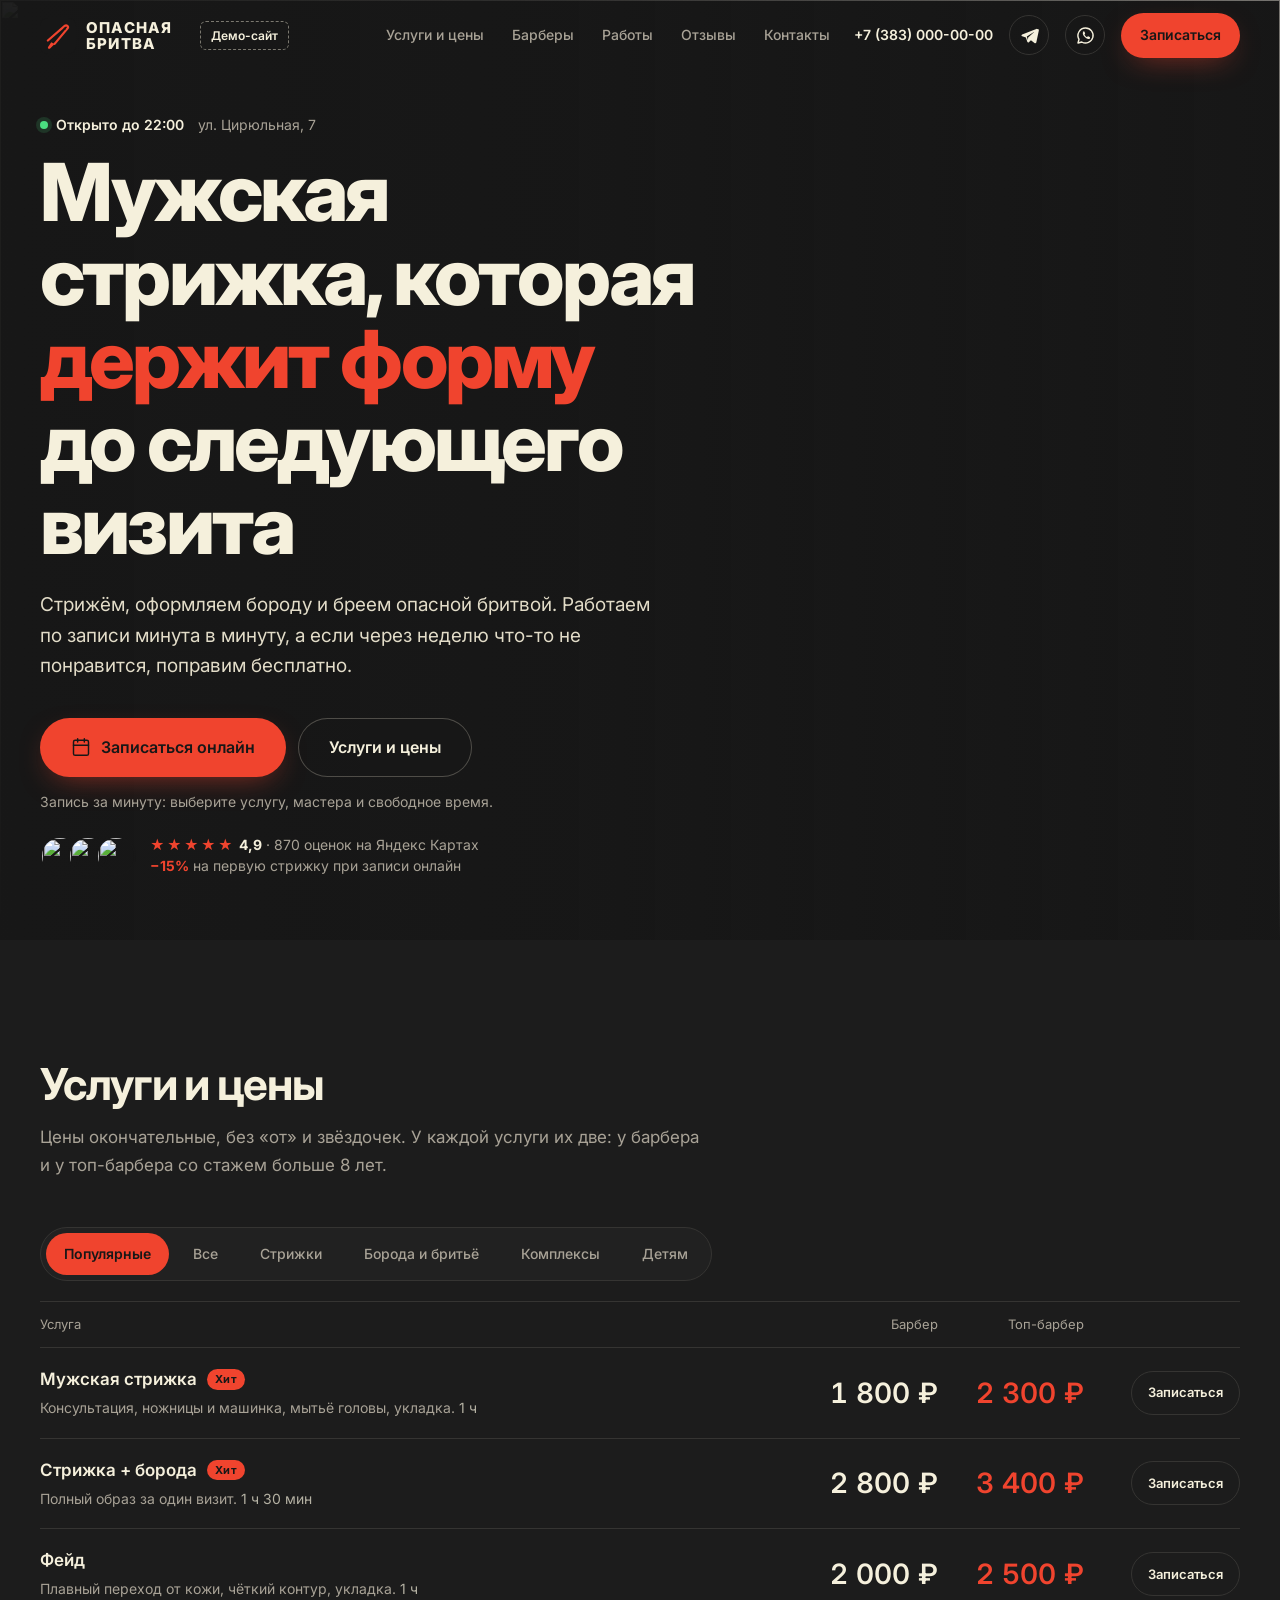
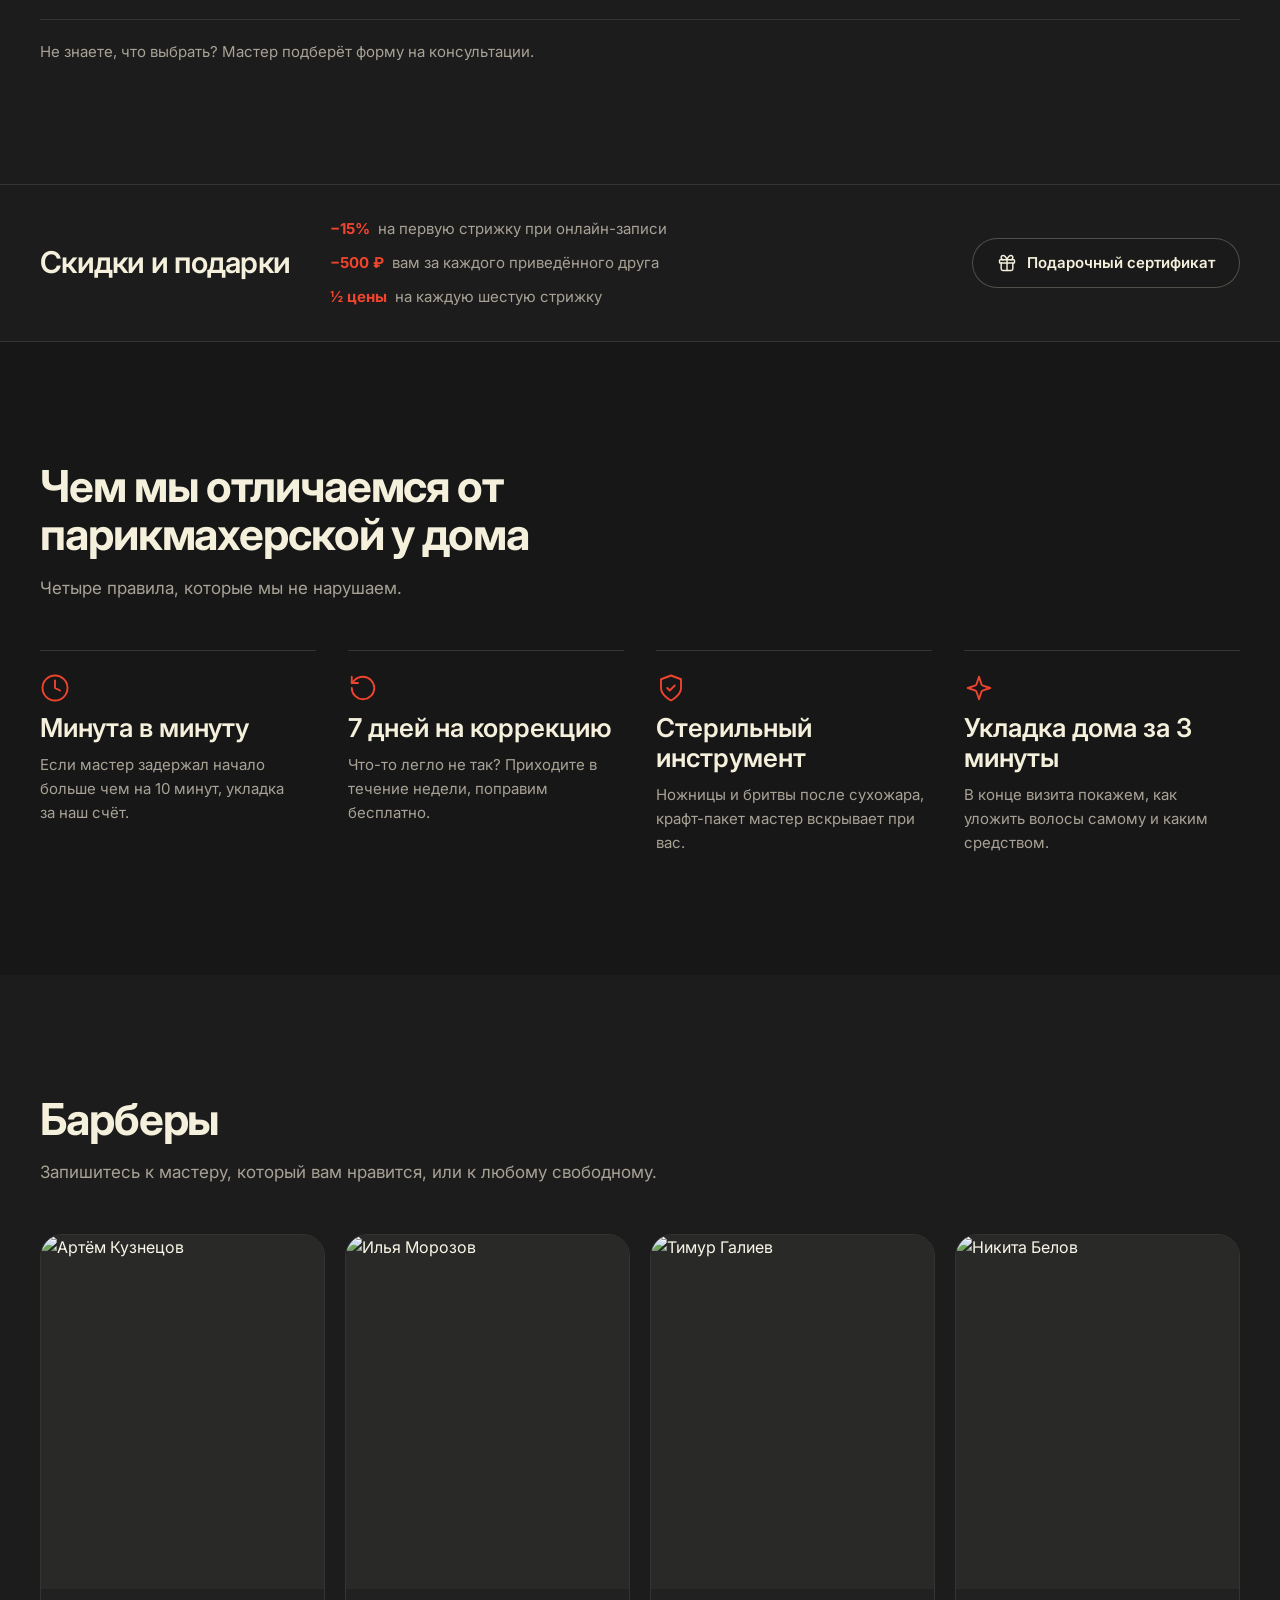
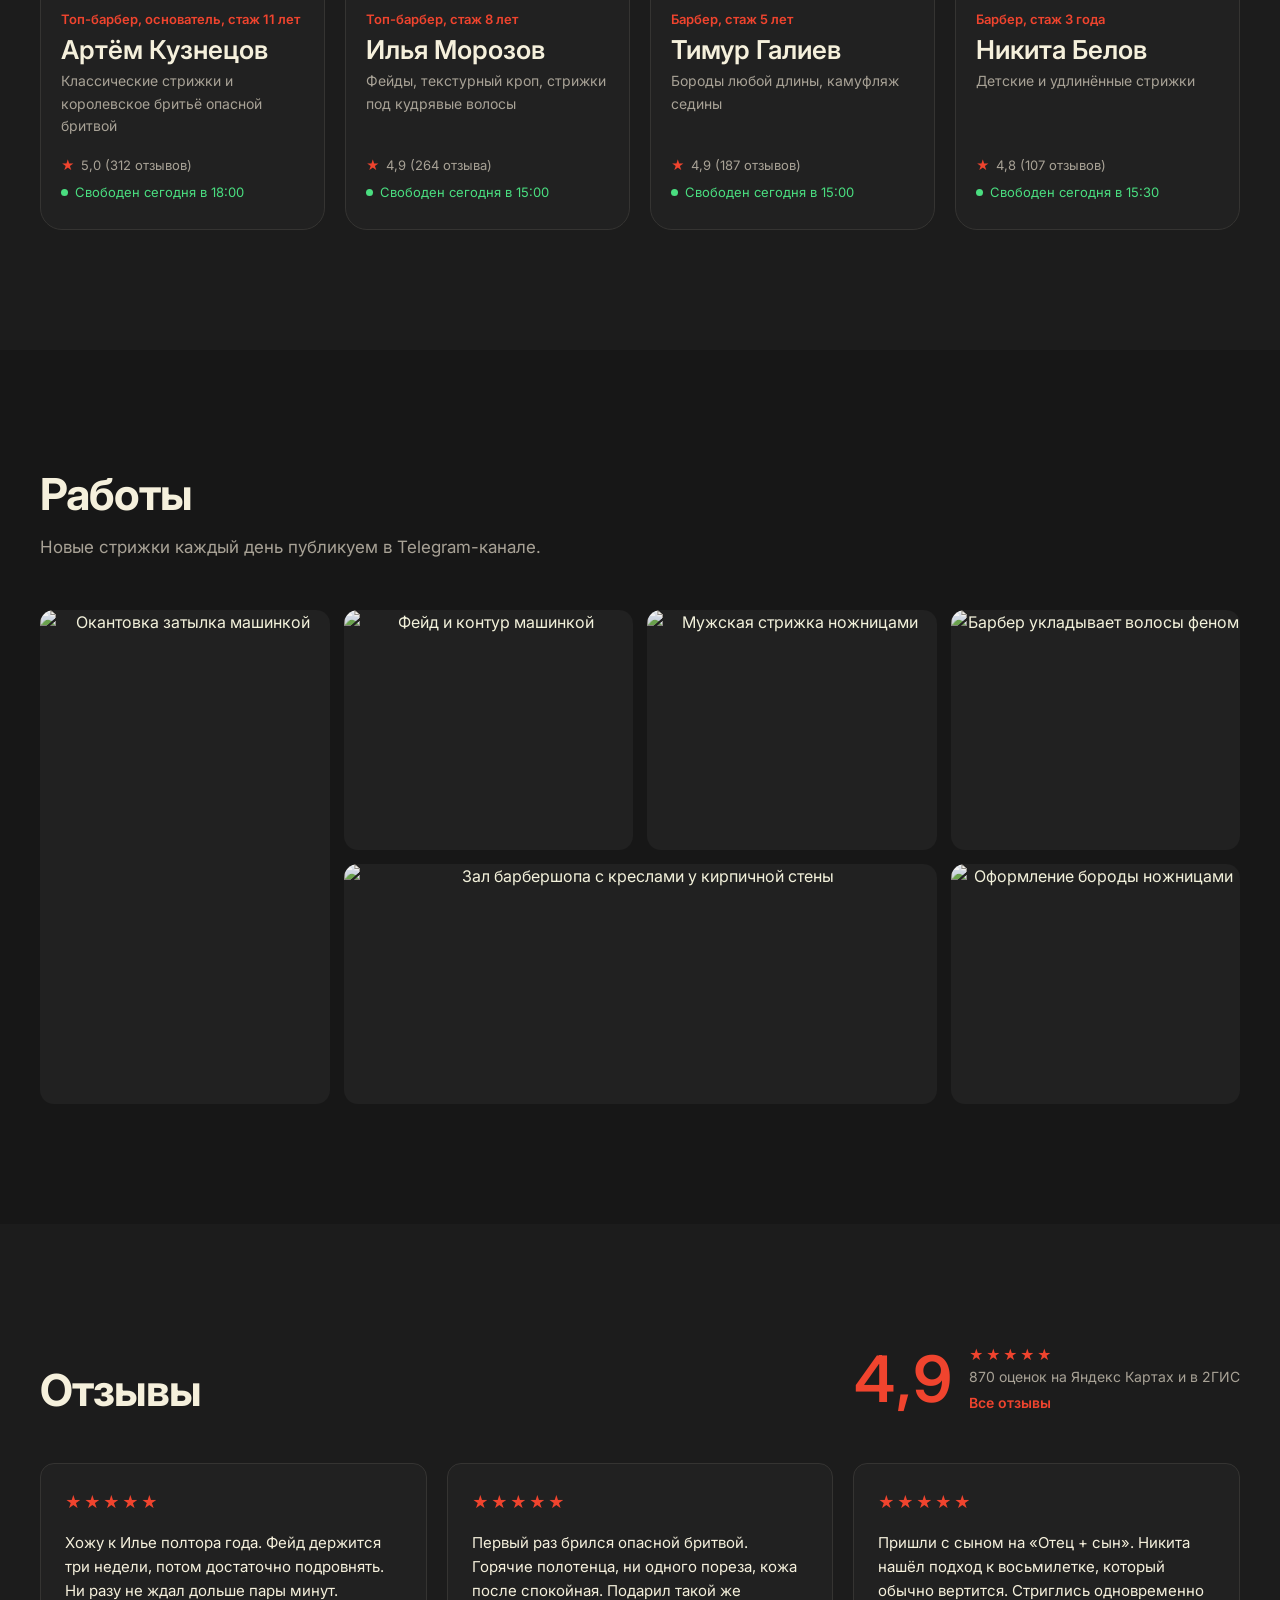
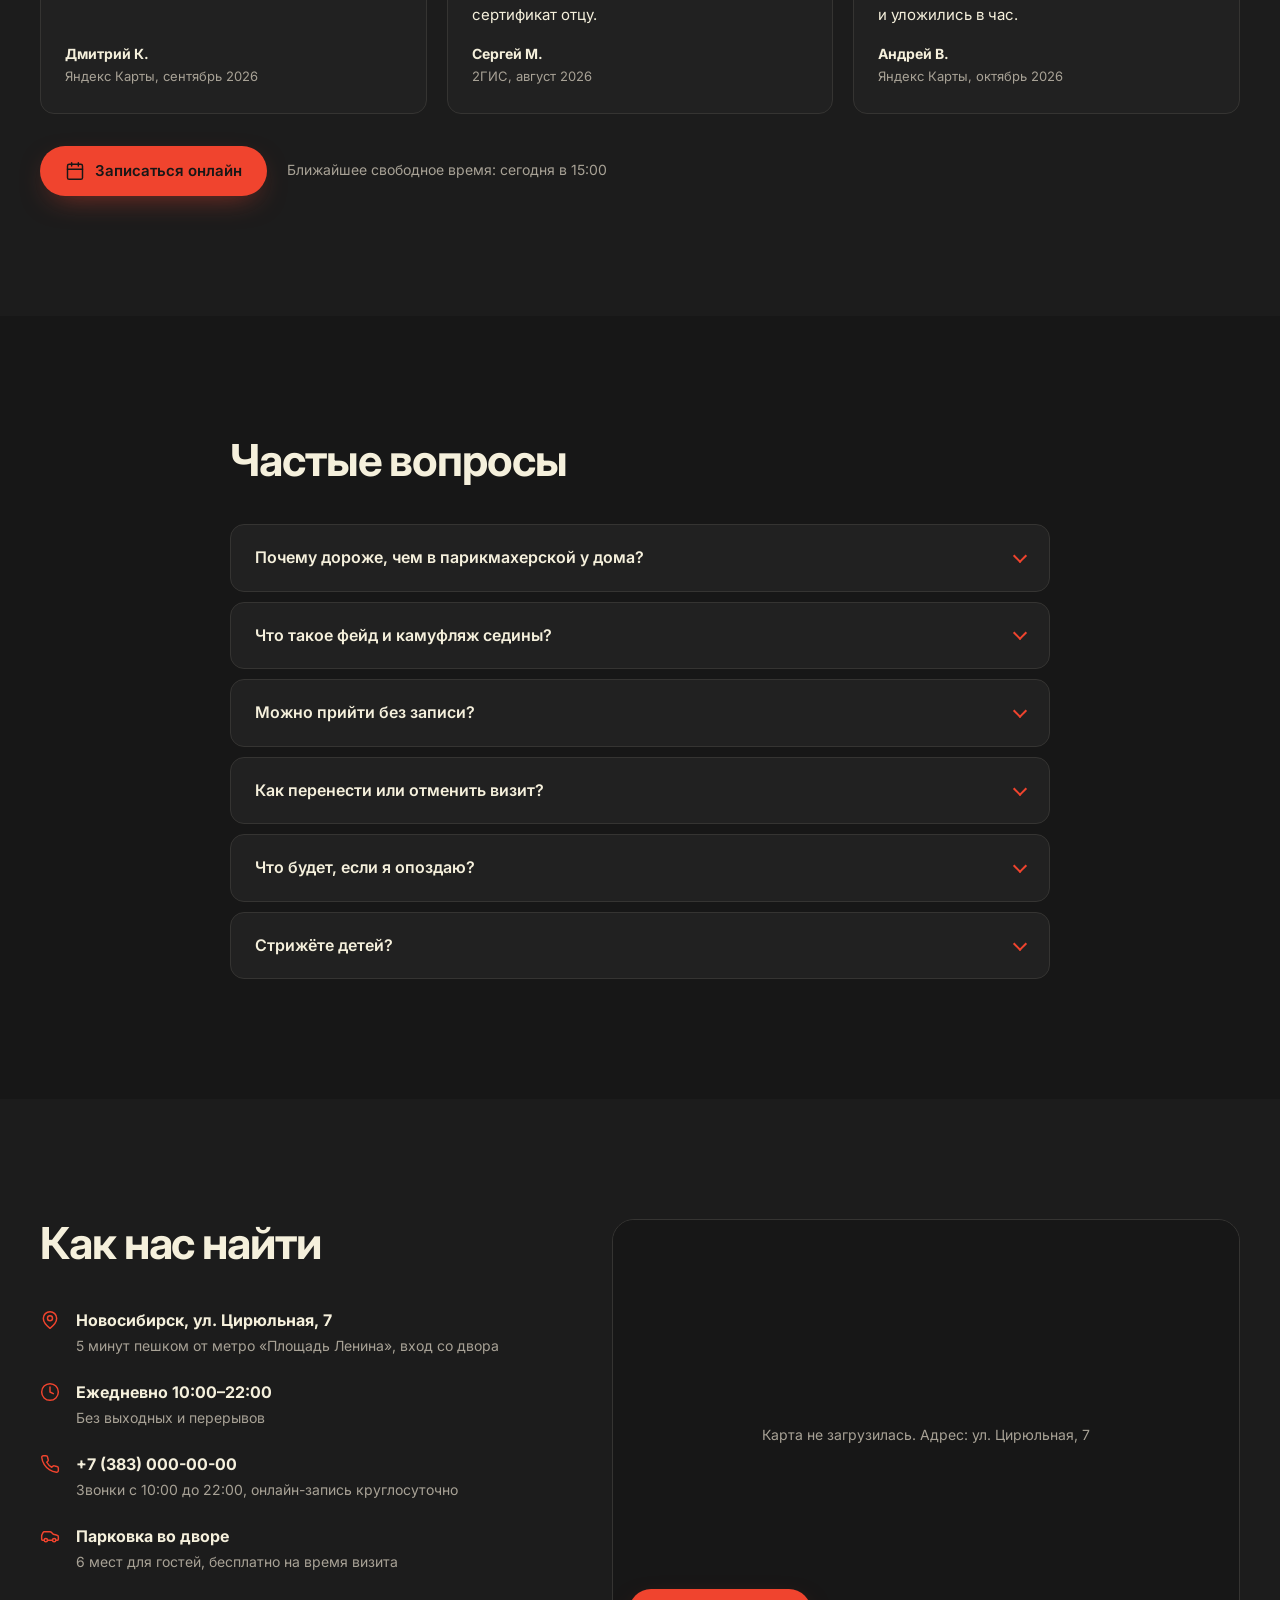
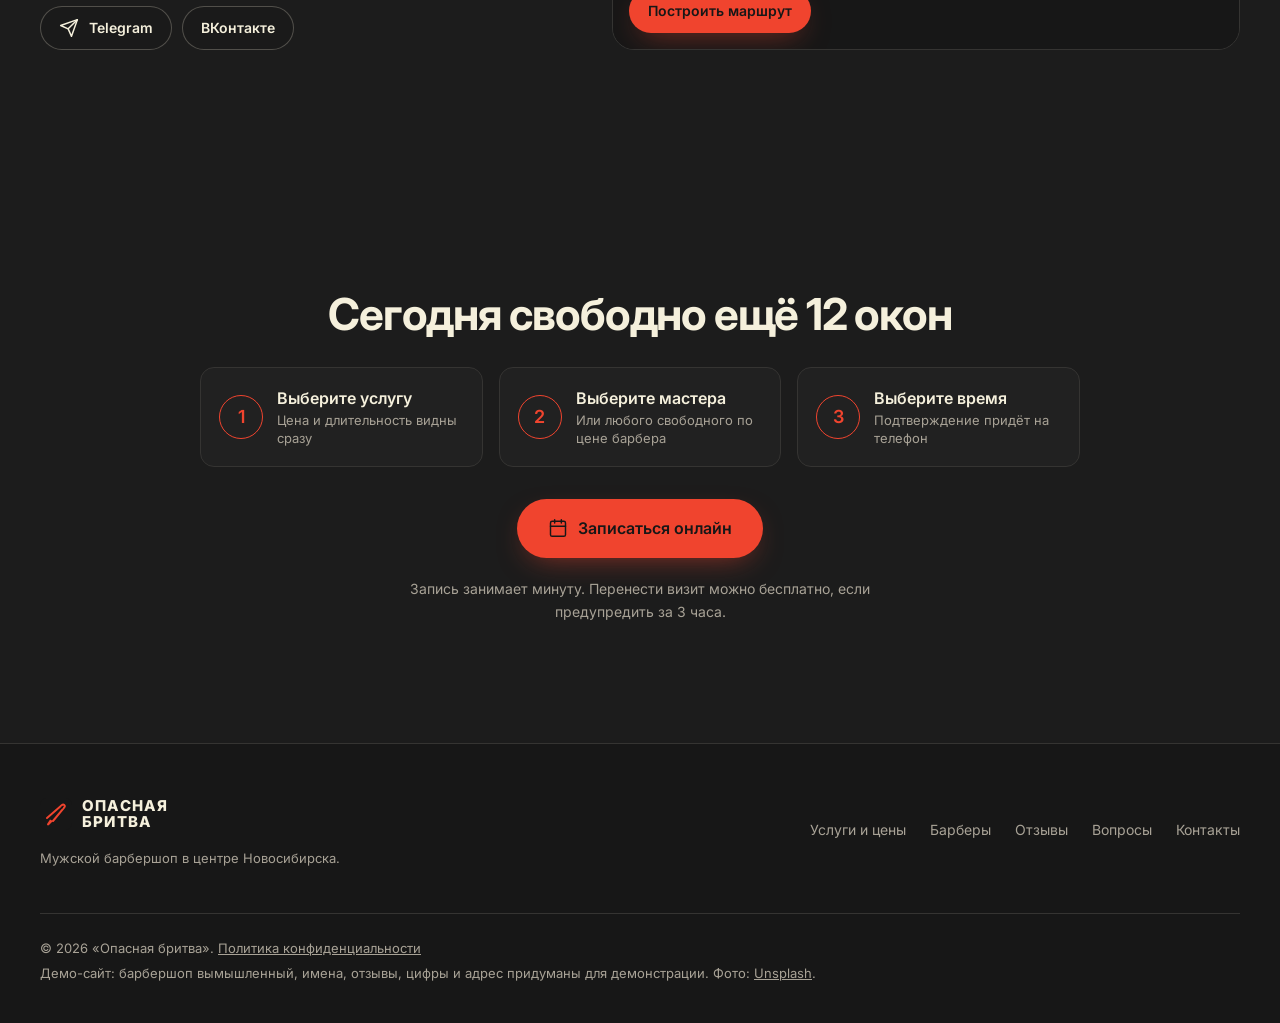
==== commit 2e111a11: "Минималистичная карта: MapLibre + OpenFreeMap в цветах сайта Без значков, железных дорог, стрелок и " ====
--- a/index.html
+++ b/index.html
@@ -26,7 +26,7 @@
         imagesrcset="https://images.unsplash.com/photo-1503951914875-452162b0f3f1?w=800&q=70&auto=format&fit=crop 800w, https://images.unsplash.com/photo-1503951914875-452162b0f3f1?w=1280&q=72&auto=format&fit=crop 1280w, https://images.unsplash.com/photo-1503951914875-452162b0f3f1?w=1920&q=75&auto=format&fit=crop 1920w"
         imagesizes="100vw" fetchpriority="high">
   <link href="https://fonts.googleapis.com/css2?family=Inter:wght@400;500;600;700;800&display=swap" rel="stylesheet">
-  <link rel="stylesheet" href="styles.css?v=4.6">
+  <link rel="stylesheet" href="styles.css?v=5.2">
 
   <script type="application/ld+json">
   {
@@ -351,7 +351,7 @@
             <a class="btn btn--ghost btn--sm" href="#" aria-label="Сообщество ВКонтакте">ВКонтакте</a>
           </div>
         </div>
-        <!-- Интерактивная карта: Leaflet + OpenStreetMap, без ключей; тёмной её делает фильтр в CSS.
+        <!-- Интерактивная карта: MapLibre + OpenFreeMap (без ключей), перекрашена в цвета сайта.
              Скрипт карты грузится, только когда блок подъезжает к экрану. -->
         <div class="map">
           <div class="map__canvas" id="map" role="region" aria-label="Карта: барбершоп «Опасная бритва», ул. Цирюльная, 7, рядом с метро «Площадь Ленина»">
@@ -513,6 +513,6 @@
 
   <div class="toast" id="toast" role="status" aria-live="polite"></div>
 
-  <script src="script.js?v=4.7" defer></script>
+  <script src="script.js?v=5.2" defer></script>
 </body>
 </html>
--- a/styles.css
+++ b/styles.css
@@ -240,18 +240,6 @@
 .socials { display: flex; gap: 10px; flex-wrap: wrap; }
 
 .map { position: relative; border-radius: var(--r-lg); overflow: hidden; border: 1px solid var(--line); min-height: 380px; background: #1c1c1c; }
-.map svg { position: absolute; inset: 0; width: 100%; height: 100%; }
-.map__bg { fill: #1c1c1c; }
-.map__blocks rect { fill: #252525; }
-.map__square { fill: #222820; }
-.map__roads line { stroke: #363533; stroke-width: 14; }
-.map__route { fill: none; stroke: var(--gold); stroke-width: 3; stroke-dasharray: 8 8; animation: dash 1.4s linear infinite; }
-.map__metro { fill: #c0392b; }
-.map__metro-t { fill: #fff; font: 700 16px var(--sans); }
-.map__label { fill: var(--muted); font: 500 13px var(--sans); }
-.map__label--gold { fill: var(--gold); font-weight: 700; font-size: 15px; }
-.map__pin path { fill: var(--gold); }
-.map__pin-dot { fill: var(--bg); }
 .map__btn { position: absolute; left: 16px; bottom: 16px; }
 
 /* Финальный CTA */
@@ -654,21 +642,23 @@
   .header__actions > .btn, .mobile-bar { transition: none; }
 }
 
-/* ===== Интерактивная карта (Leaflet) ===== */
-/* обычные светлые плитки OSM перекрашиваем в тёмные: инверсия + поворот оттенка обратно */
-.map .leaflet-tile-pane { filter: invert(1) hue-rotate(180deg) brightness(.85) contrast(.9) saturate(.6); }
-.map__canvas { position: absolute; inset: 0; }
+/* ===== Интерактивная карта (MapLibre + OpenFreeMap) ===== */
+/* .map .map__canvas сильнее, чем .maplibregl-map { position: relative } из библиотеки: иначе высота карты 0 */
+.map .map__canvas { position: absolute; inset: 0; background: #171717; }
 .map__fallback { position: absolute; inset: 0; display: grid; place-items: center; margin: 0; color: var(--muted); font-size: 14px; }
-.map__btn { z-index: 1000; } /* поверх слоёв карты */
-.map .leaflet-container { background: #1c1c1c; font-family: var(--sans); }
-.map .leaflet-control-zoom { border: 1px solid var(--line); border-radius: 12px; overflow: hidden; }
-.map .leaflet-control-zoom a { background: var(--card); color: var(--text); border-color: var(--line); width: 36px; height: 36px; line-height: 36px; }
-.map .leaflet-control-zoom a:hover { background: var(--card-2); color: var(--gold); }
-.map .leaflet-control-attribution { background: rgba(23, 23, 23, .75); color: var(--muted); font-size: 10px; }
-.map .leaflet-control-attribution a { color: var(--text); }
-.map .leaflet-popup-content-wrapper, .map .leaflet-popup-tip { background: var(--card); color: var(--text); box-shadow: var(--shadow); }
-.map .leaflet-popup-content { margin: 12px 16px; font-size: 14px; line-height: 1.4; }
-.map .leaflet-popup-content b { display: block; margin-bottom: 2px; }
-.map .leaflet-container a.leaflet-popup-close-button { color: var(--muted); }
-.map-pin { color: var(--gold); filter: drop-shadow(0 6px 10px rgba(0, 0, 0, .5)); }
+.map__btn { z-index: 5; } /* поверх карты */
+.map .maplibregl-ctrl-group { background: var(--card); border: 1px solid var(--line); border-radius: 12px; overflow: hidden; box-shadow: none; }
+.map .maplibregl-ctrl-group button { width: 36px; height: 36px; }
+.map .maplibregl-ctrl-group button + button { border-top: 1px solid var(--line); }
+.map .maplibregl-ctrl-icon { filter: invert(1) brightness(.9); }
+.map .maplibregl-ctrl-group button:hover { background: var(--card-2); }
+.map .maplibregl-ctrl-attrib, .map .maplibregl-ctrl-attrib.maplibregl-compact, .map .maplibregl-ctrl-attrib.maplibregl-compact-show { background: rgba(23, 23, 23, .85); color: var(--muted); font-size: 10px; }
+.map .maplibregl-ctrl-attrib a { color: var(--text); }
+.map .maplibregl-ctrl-attrib-button { filter: invert(1); }
+.map .maplibregl-cooperative-gesture-screen { background: rgba(23, 23, 23, .7); color: var(--text); font: 600 15px/1.4 var(--sans); }
+.map-popup .maplibregl-popup-content { background: var(--card); color: var(--text); border-radius: 12px; padding: 12px 16px; font: 14px/1.4 var(--sans); box-shadow: var(--shadow); }
+.map-popup .maplibregl-popup-content b { display: block; margin-bottom: 2px; }
+.map-popup .maplibregl-popup-tip { display: none; }
+.map-pin { color: var(--gold); cursor: pointer; filter: drop-shadow(0 6px 10px rgba(0, 0, 0, .5)); }
+.map-pin:focus-visible { outline: 2px solid var(--text); outline-offset: 2px; border-radius: 8px; }
 .map-metro { display: grid; place-items: center; width: 26px; height: 26px; border-radius: 50%; background: #c0392b; color: #fff; font: 700 13px/1 var(--sans); border: 2px solid #171717; }
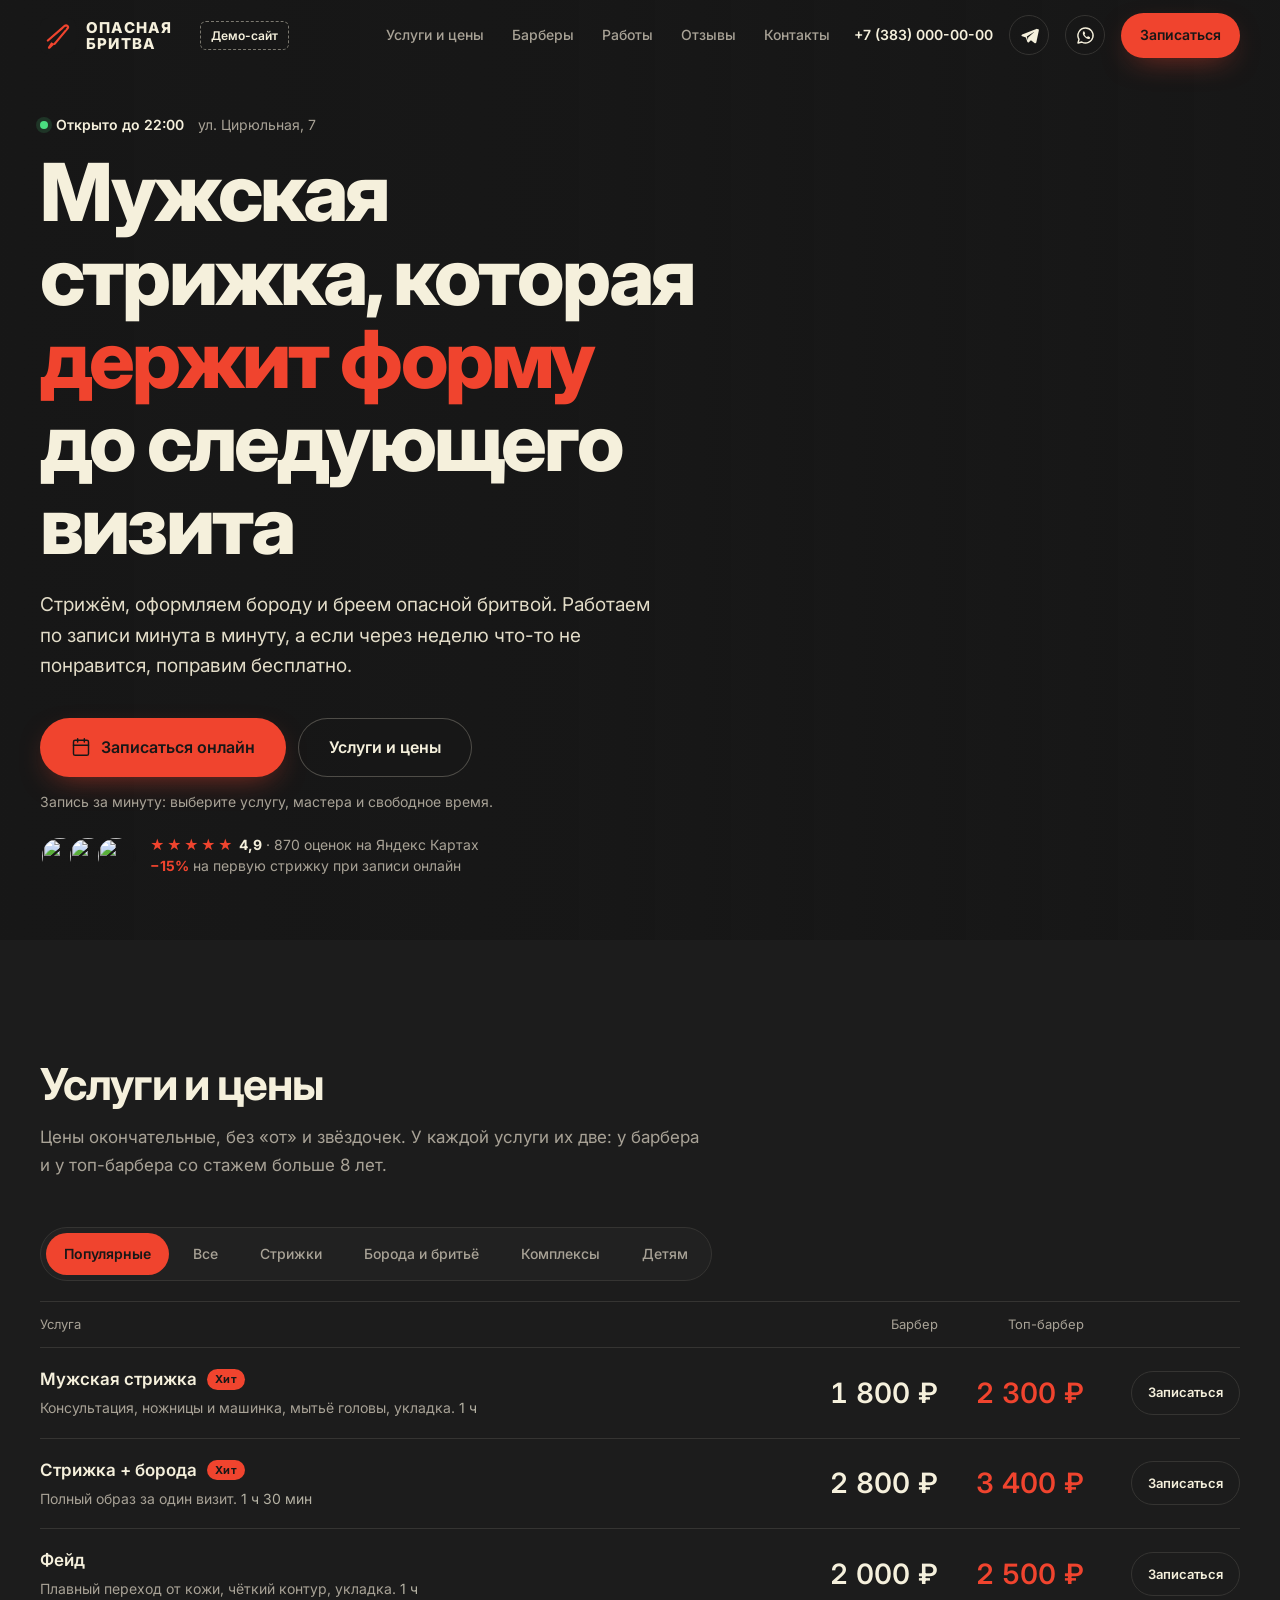
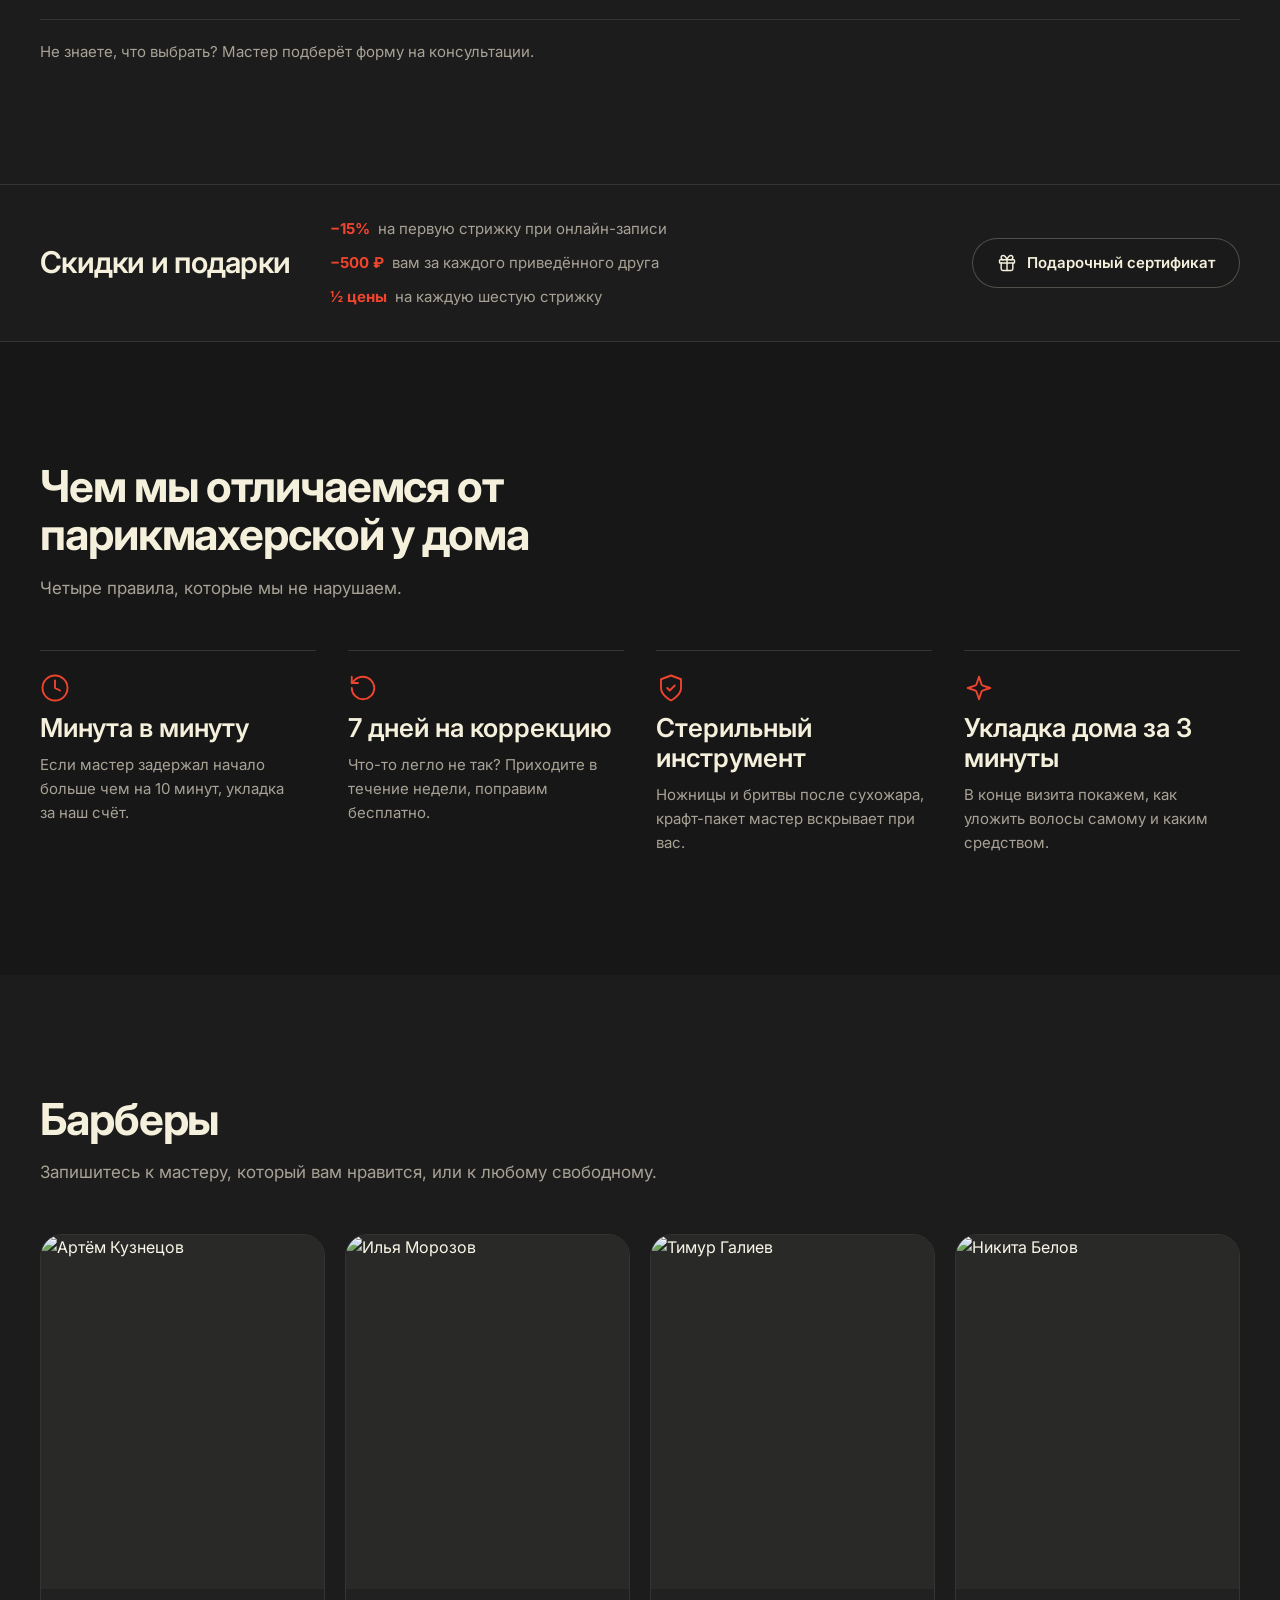
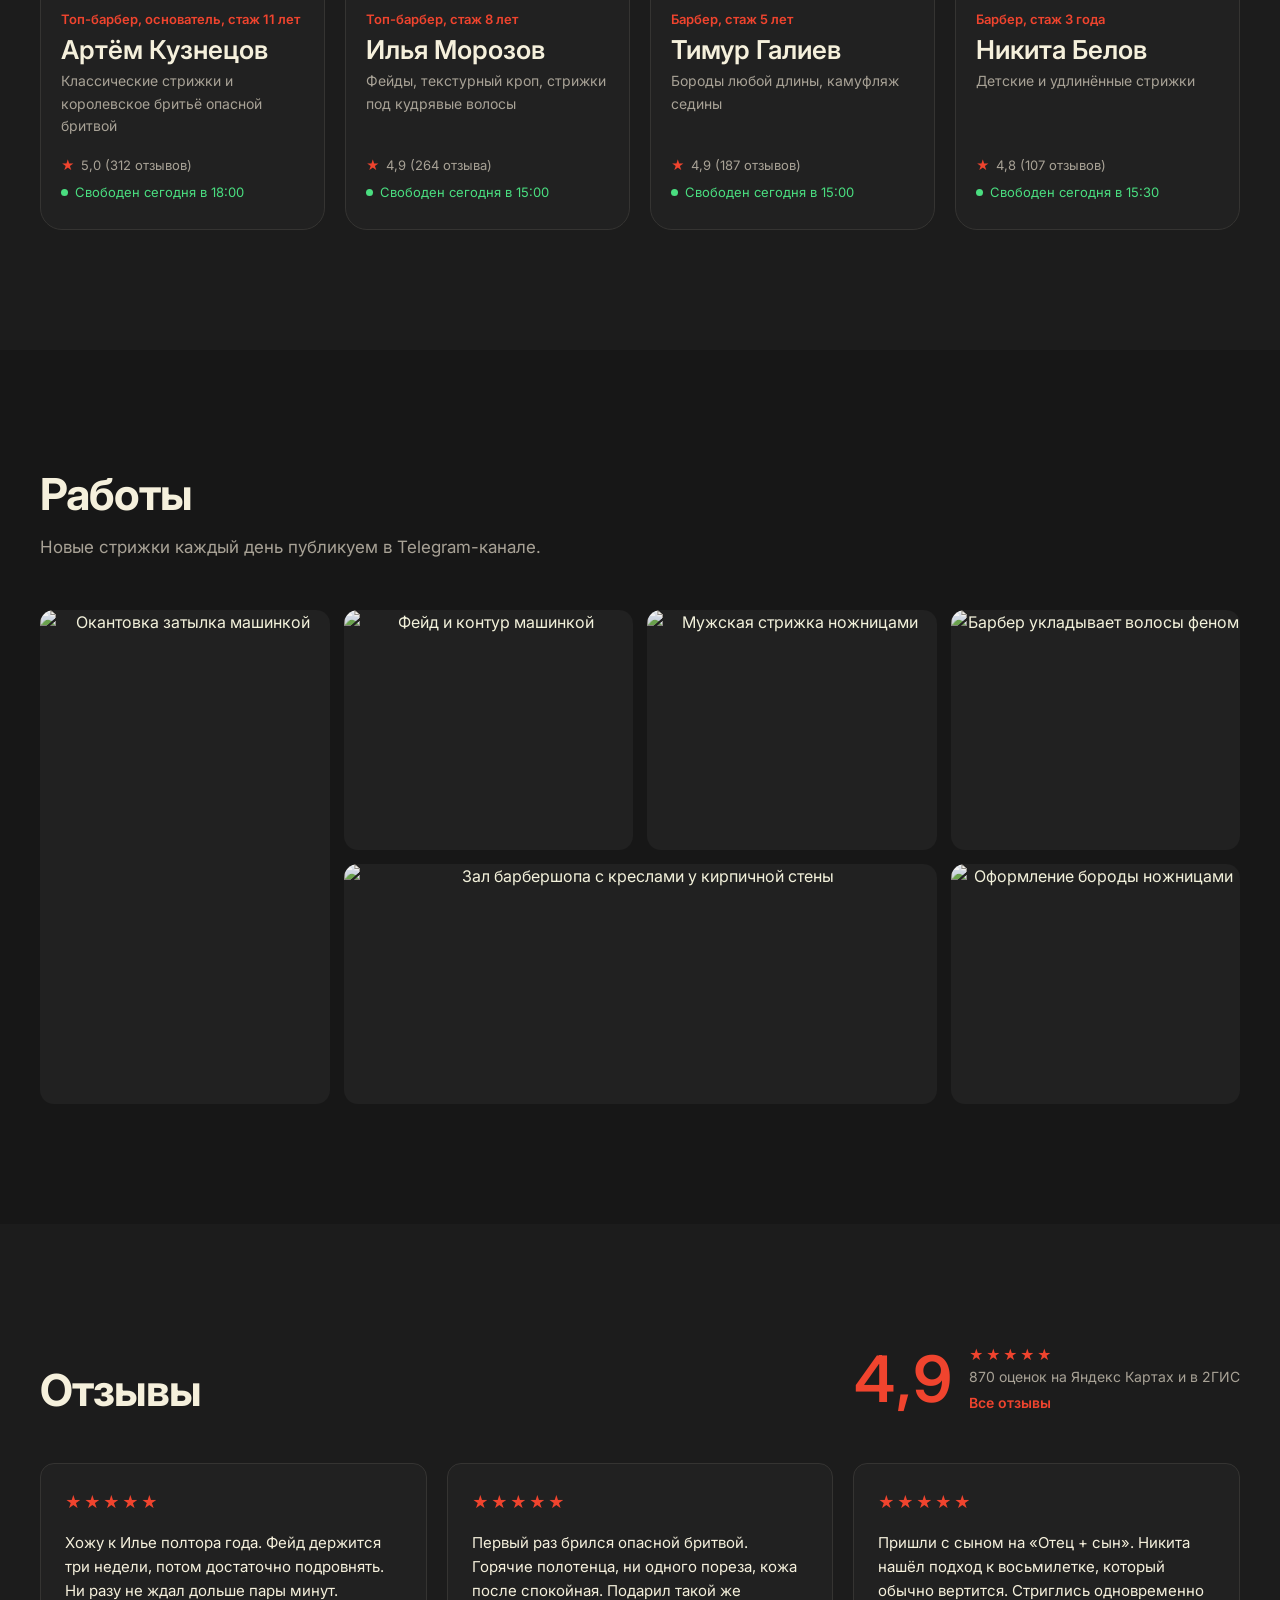
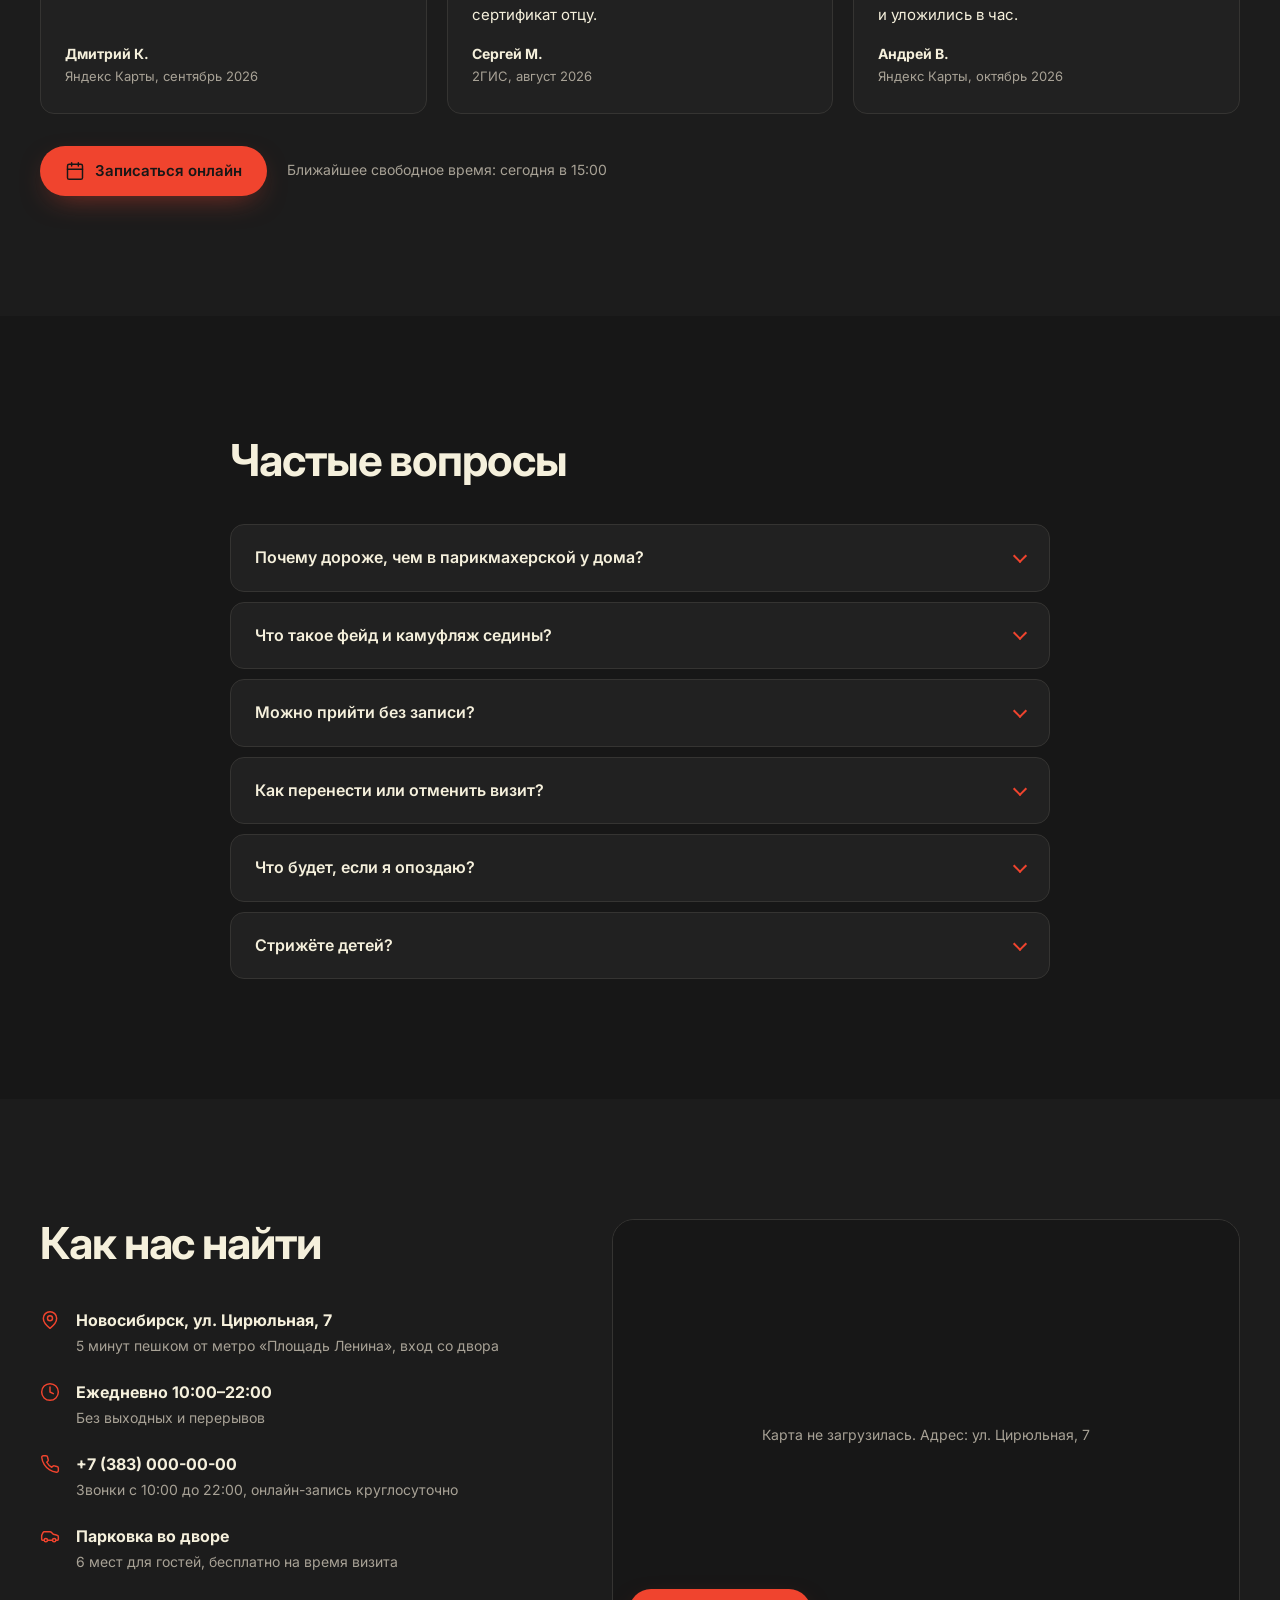
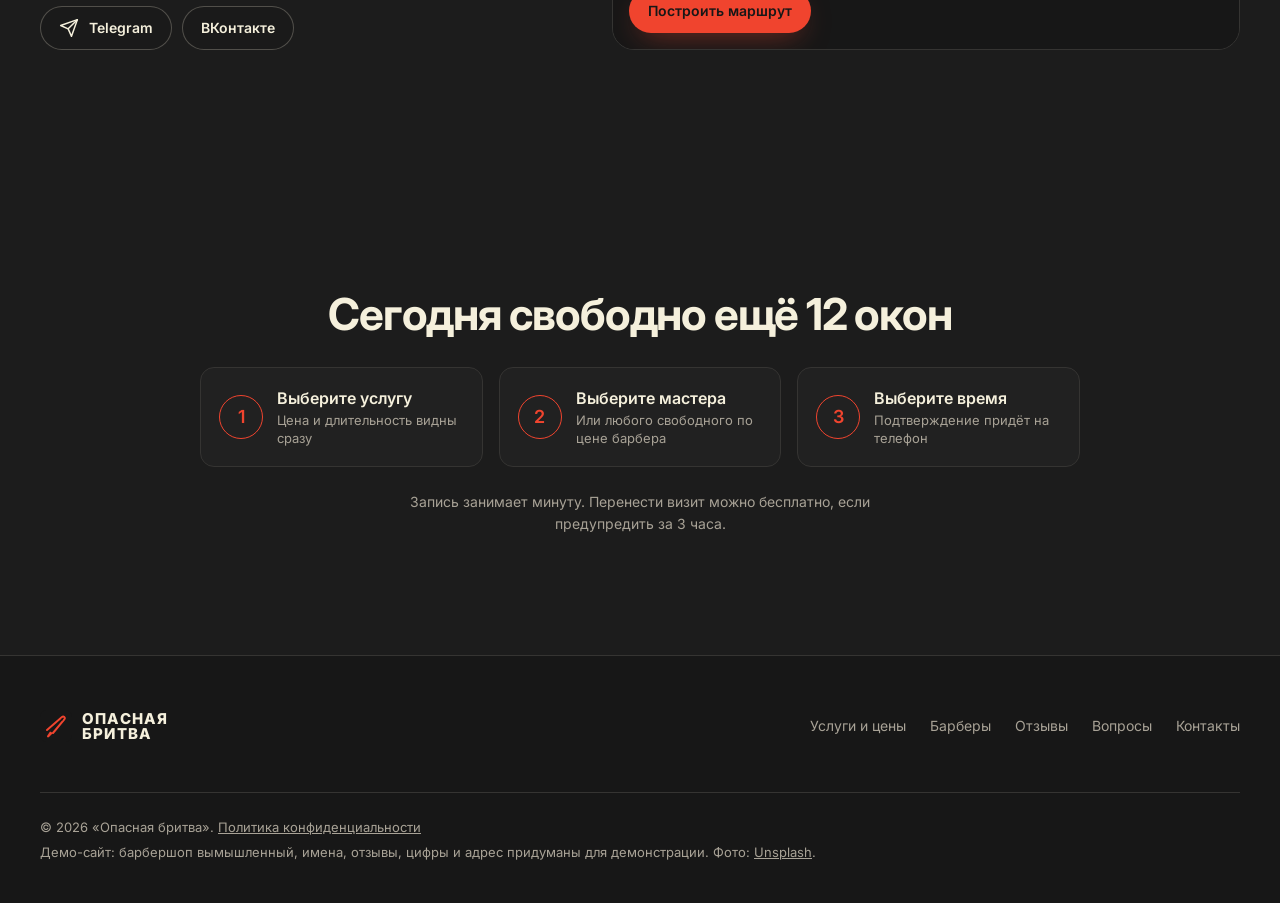
==== commit 99bc8fb9: "Убраны кнопка в финальном блоке и подпись в подвале Co-Authored-By: Claude Opus 5.5 <noreply@anthrop" ====
--- a/index.html
+++ b/index.html
@@ -26,7 +26,7 @@
         imagesrcset="https://images.unsplash.com/photo-1503951914875-452162b0f3f1?w=800&q=70&auto=format&fit=crop 800w, https://images.unsplash.com/photo-1503951914875-452162b0f3f1?w=1280&q=72&auto=format&fit=crop 1280w, https://images.unsplash.com/photo-1503951914875-452162b0f3f1?w=1920&q=75&auto=format&fit=crop 1920w"
         imagesizes="100vw" fetchpriority="high">
   <link href="https://fonts.googleapis.com/css2?family=Inter:wght@400;500;600;700;800&display=swap" rel="stylesheet">
-  <link rel="stylesheet" href="styles.css?v=5.2">
+  <link rel="stylesheet" href="styles.css?v=5.3">
 
   <script type="application/ld+json">
   {
@@ -371,9 +371,6 @@
           <li><b>Выберите мастера</b><span>Или любого свободного по цене барбера</span></li>
           <li><b>Выберите время</b><span>Подтверждение придёт на телефон</span></li>
         </ol>
-        <button class="btn btn--gold btn--lg" type="button" data-book>
-          <svg class="ic"><use href="#i-calendar"/></svg>Записаться онлайн
-        </button>
         <p>Запись занимает минуту. Перенести визит можно бесплатно, если предупредить за&nbsp;3&nbsp;часа.</p>
       </div>
     </section>
@@ -383,7 +380,6 @@
     <div class="container footer__inner">
       <div>
         <a class="logo" href="#top"><img src="favicon.svg" width="32" height="32" alt=""><span class="logo__text" translate="no">Опасная<br>бритва</span></a>
-        <p class="footer__muted">Мужской барбершоп в центре Новосибирска.</p>
       </div>
       <nav class="footer__nav" aria-label="Меню в подвале">
         <a href="#services">Услуги и цены</a><a href="#barbers">Барберы</a><a href="#reviews">Отзывы</a><a href="#faq">Вопросы</a><a href="#contacts">Контакты</a>
@@ -513,6 +509,6 @@
 
   <div class="toast" id="toast" role="status" aria-live="polite"></div>
 
-  <script src="script.js?v=5.2" defer></script>
+  <script src="script.js?v=5.3" defer></script>
 </body>
 </html>
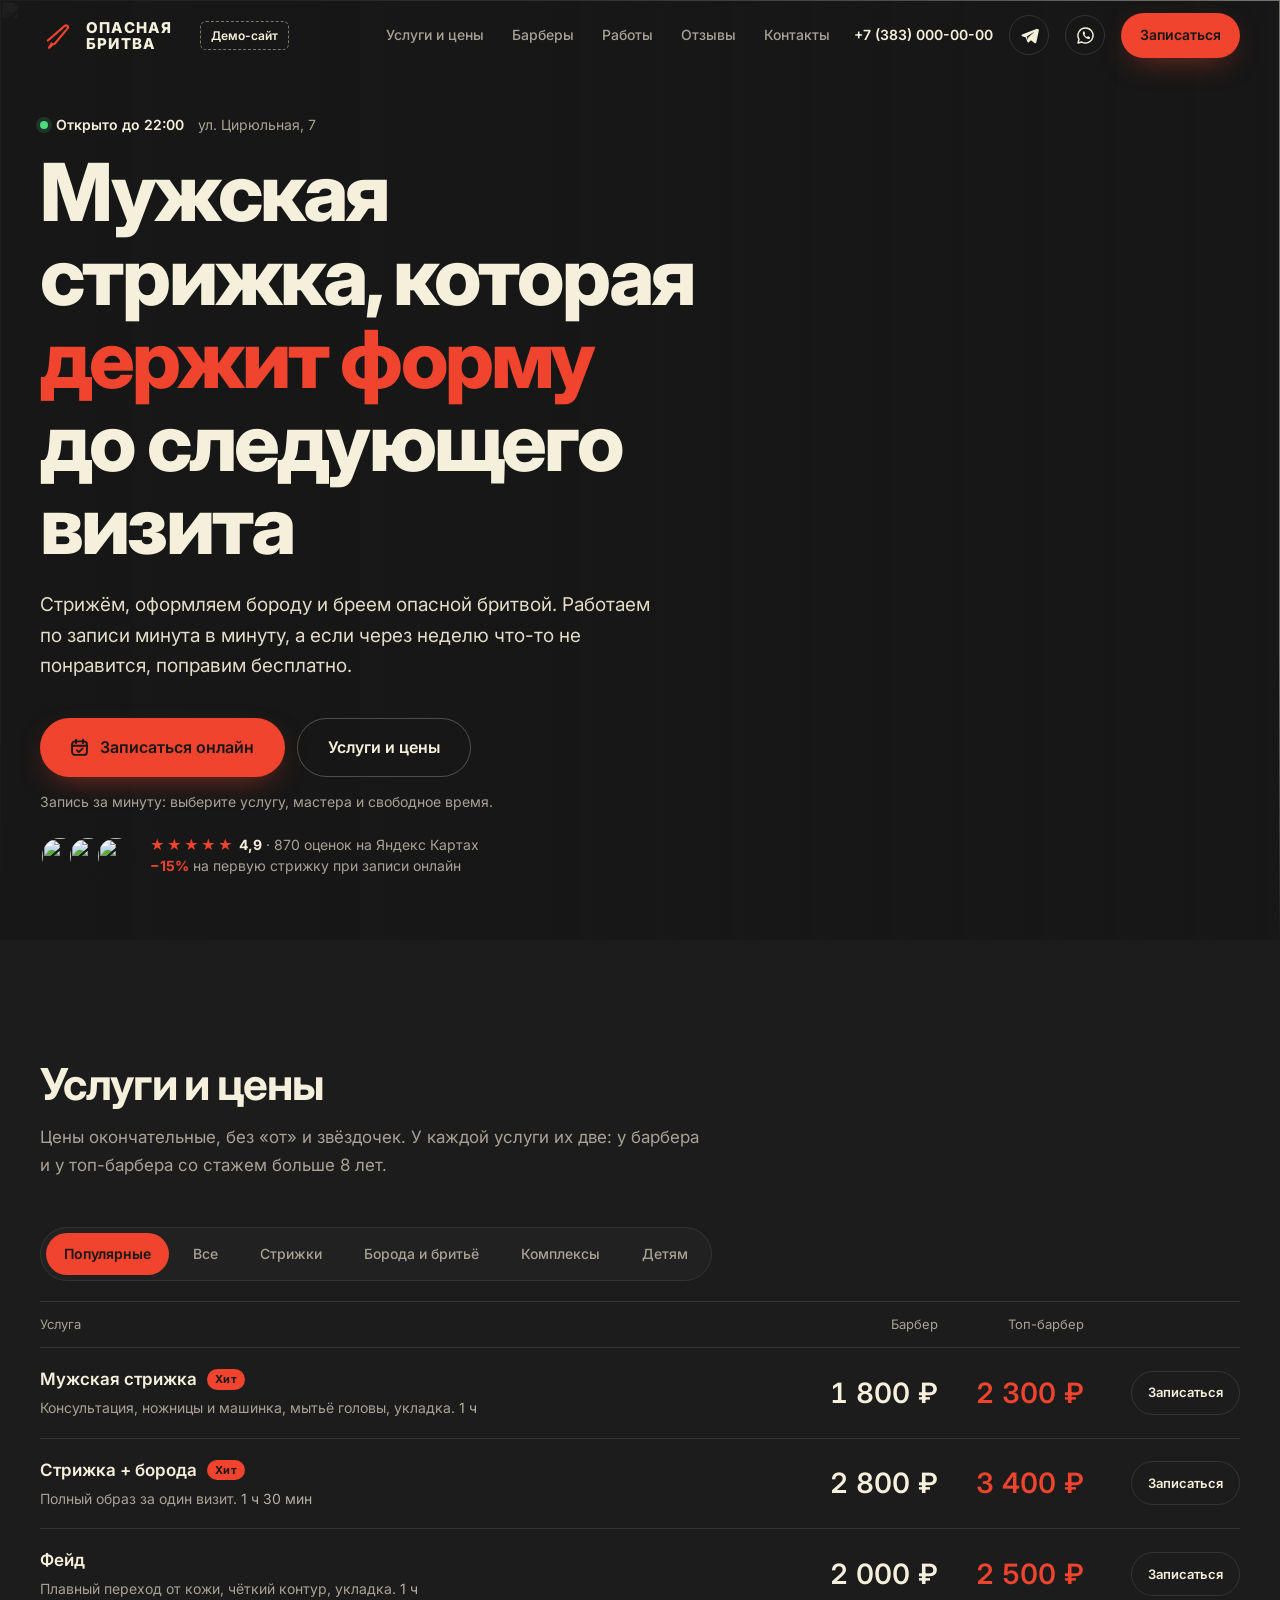
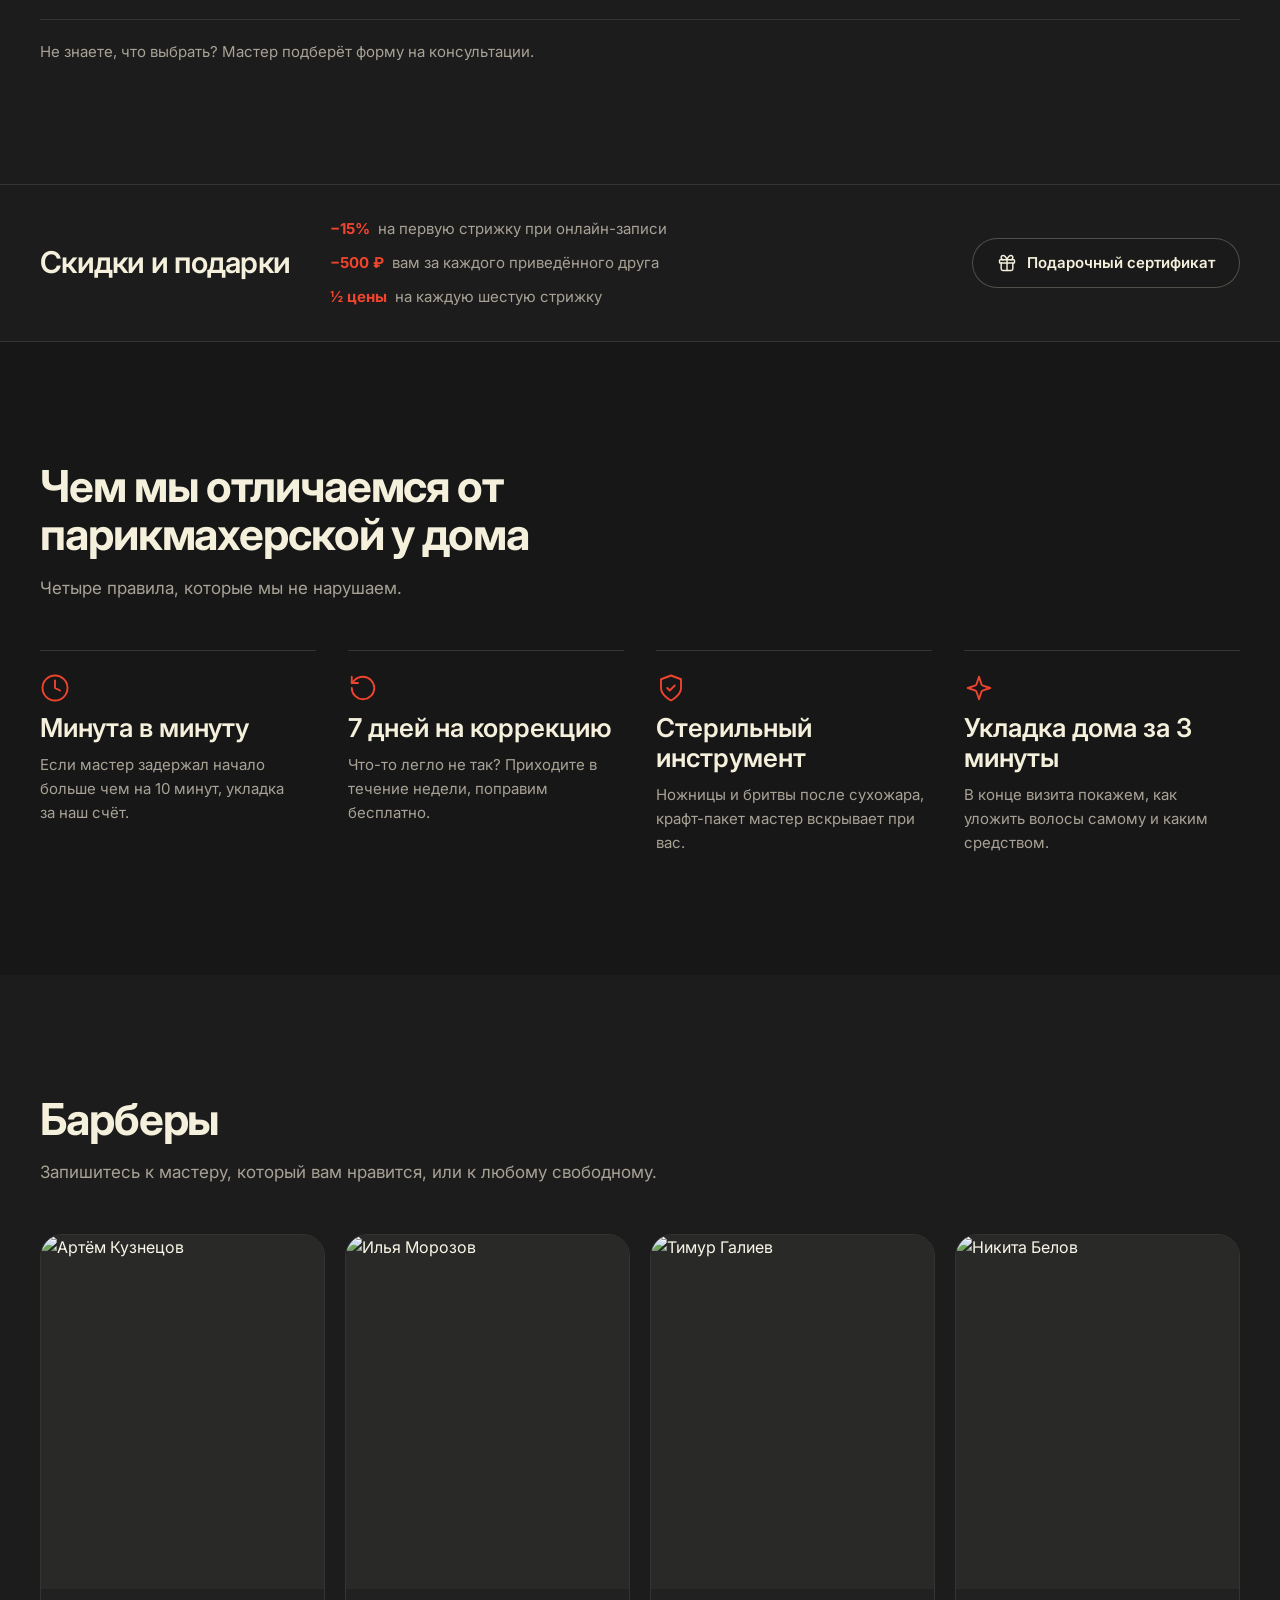
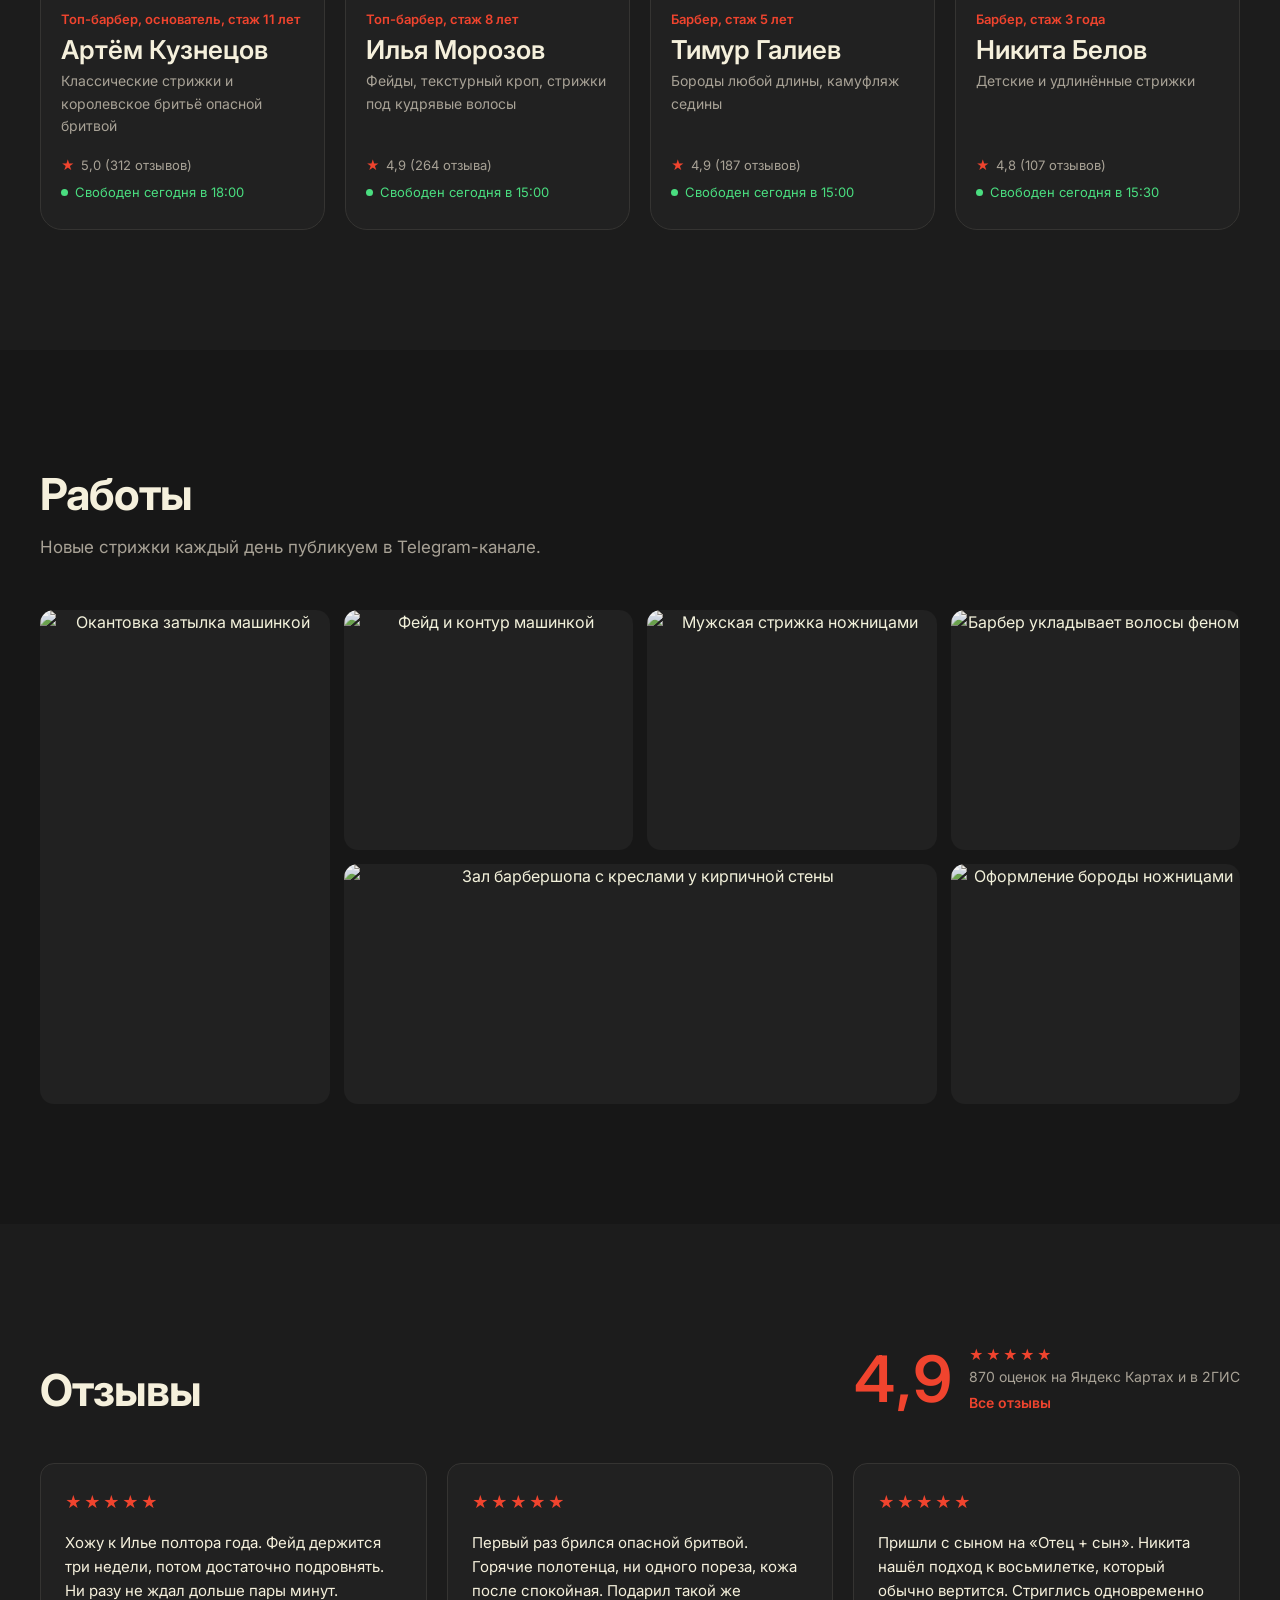
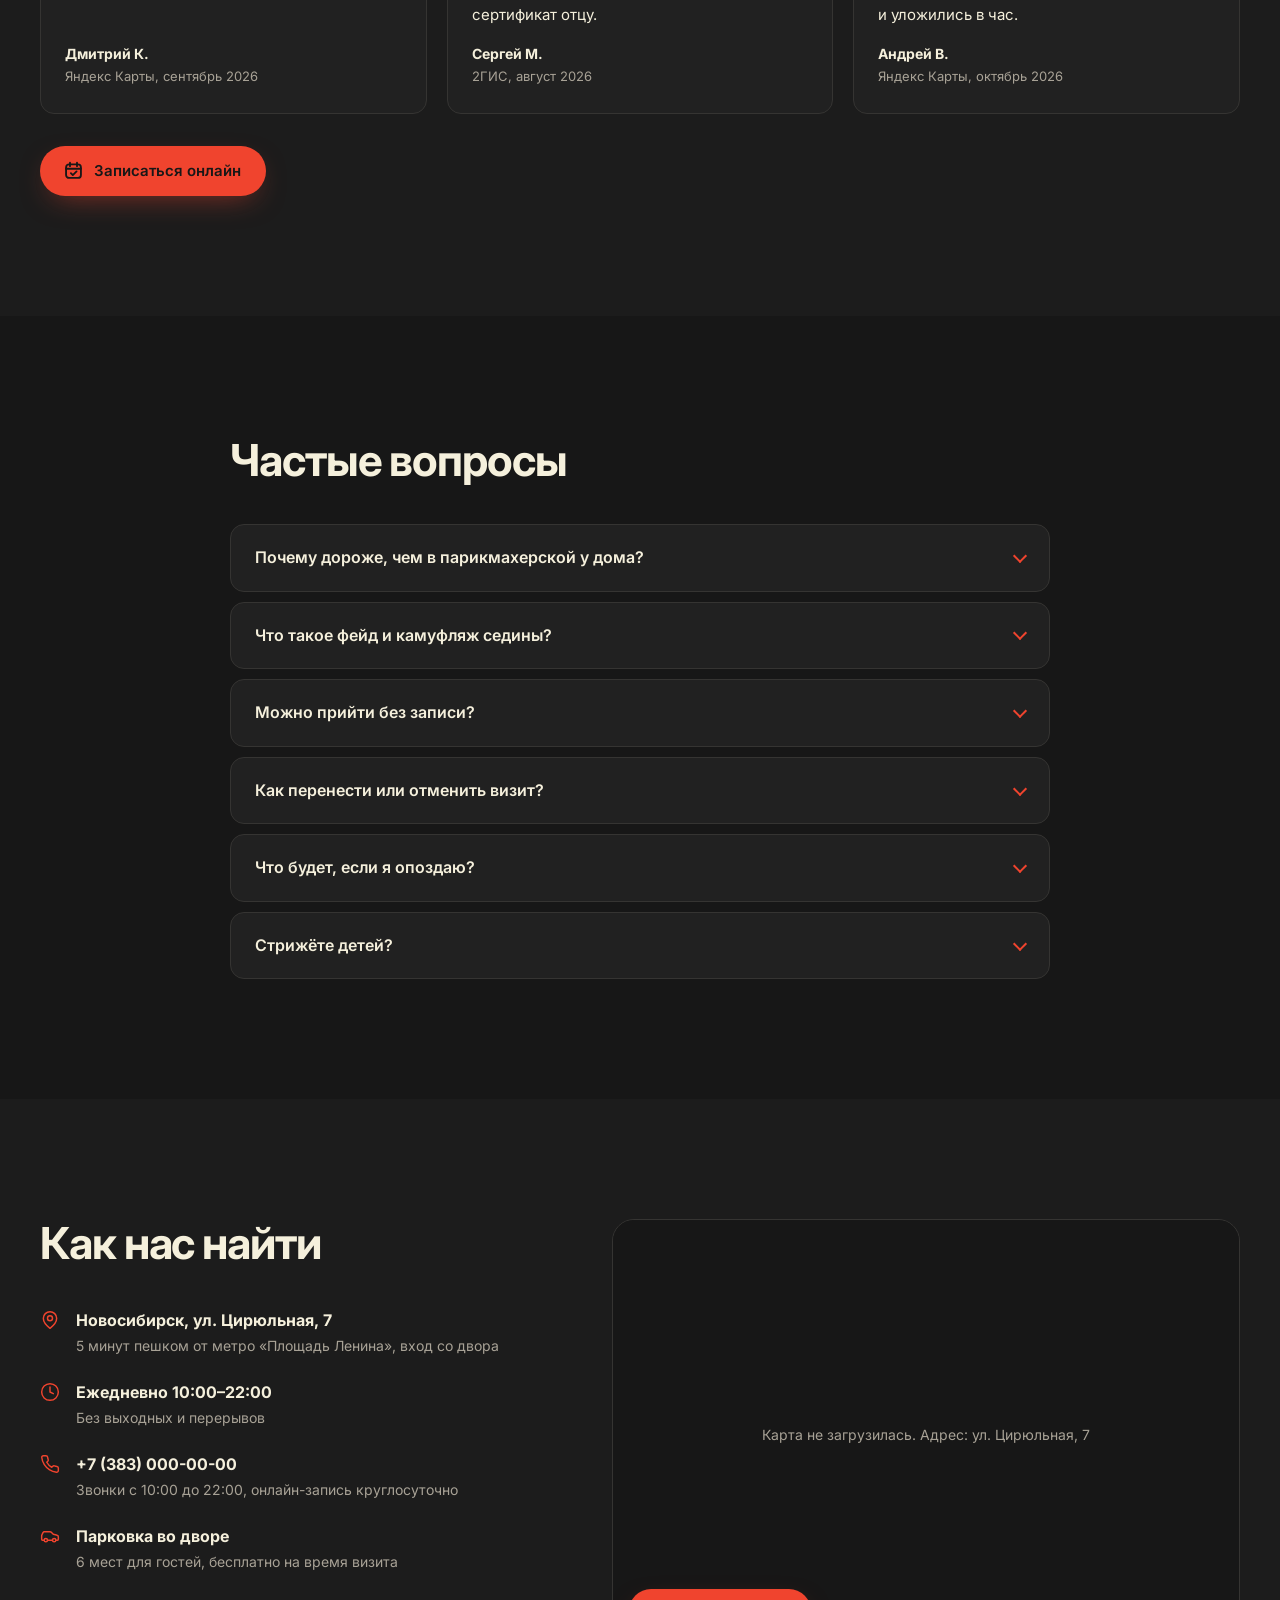
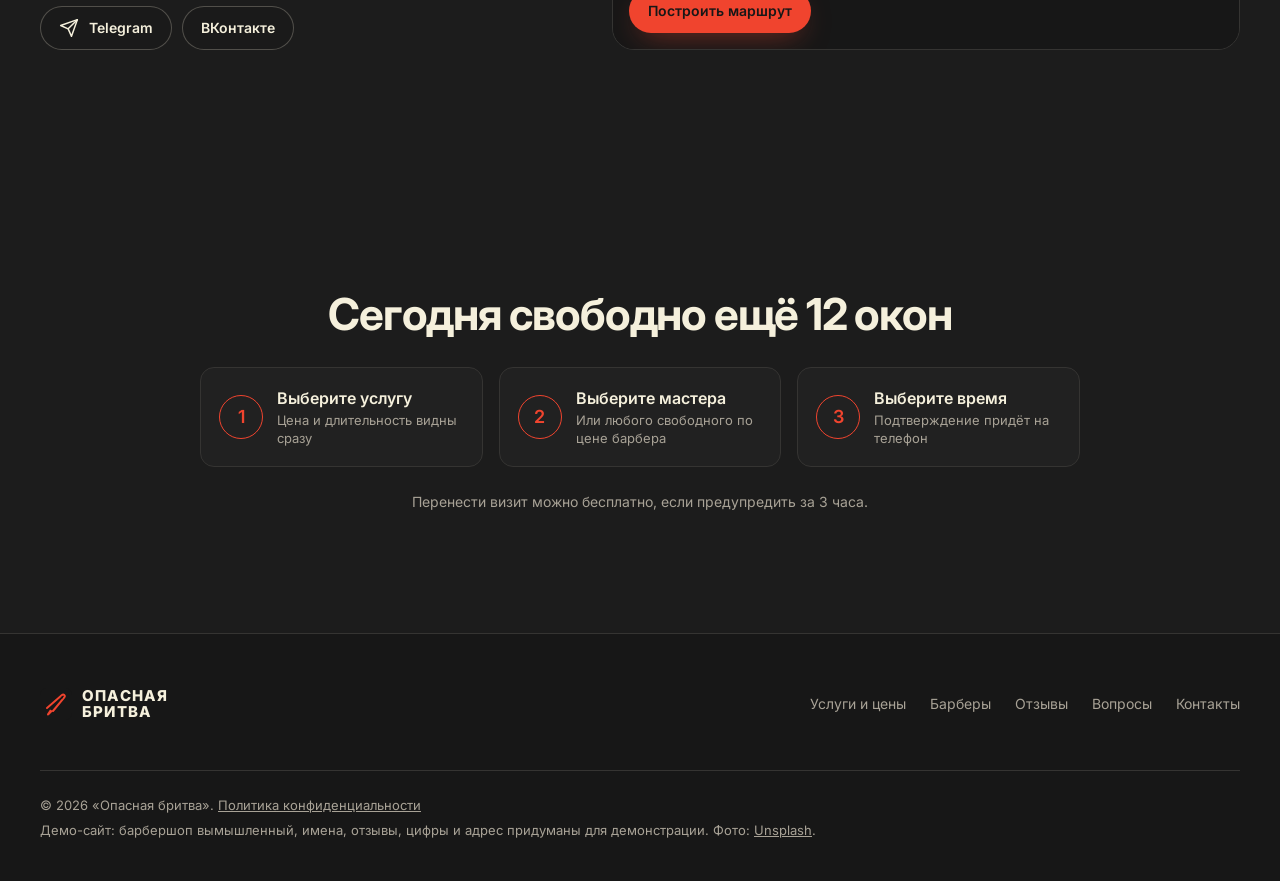
==== commit d3cede28: "Иконка «календарь с галочкой» на кнопках записи, убраны 2 лишние строки Co-Authored-By: Claude Opus " ====
--- a/index.html
+++ b/index.html
@@ -26,7 +26,7 @@
         imagesrcset="https://images.unsplash.com/photo-1503951914875-452162b0f3f1?w=800&q=70&auto=format&fit=crop 800w, https://images.unsplash.com/photo-1503951914875-452162b0f3f1?w=1280&q=72&auto=format&fit=crop 1280w, https://images.unsplash.com/photo-1503951914875-452162b0f3f1?w=1920&q=75&auto=format&fit=crop 1920w"
         imagesizes="100vw" fetchpriority="high">
   <link href="https://fonts.googleapis.com/css2?family=Inter:wght@400;500;600;700;800&display=swap" rel="stylesheet">
-  <link rel="stylesheet" href="styles.css?v=5.3">
+  <link rel="stylesheet" href="styles.css?v=5.4">
 
   <script type="application/ld+json">
   {
@@ -92,6 +92,7 @@
     <symbol id="i-scissors" viewBox="0 0 24 24"><circle cx="6" cy="6" r="3"/><circle cx="6" cy="18" r="3"/><line x1="20" y1="4" x2="8.12" y2="15.88"/><line x1="14.47" y1="14.48" x2="20" y2="20"/><line x1="8.12" y1="8.12" x2="12" y2="12"/></symbol>
     <symbol id="i-phone" viewBox="0 0 24 24"><path d="M22 16.92v3a2 2 0 0 1-2.18 2 19.79 19.79 0 0 1-8.63-3.07 19.5 19.5 0 0 1-6-6 19.79 19.79 0 0 1-3.07-8.67A2 2 0 0 1 4.11 2h3a2 2 0 0 1 2 1.72 12.84 12.84 0 0 0 .7 2.81 2 2 0 0 1-.45 2.11L8.09 9.91a16 16 0 0 0 6 6l1.27-1.27a2 2 0 0 1 2.11-.45 12.84 12.84 0 0 0 2.81.7A2 2 0 0 1 22 16.92z"/></symbol>
     <symbol id="i-pin" viewBox="0 0 24 24"><path d="M20 10c0 6-8 12-8 12s-8-6-8-12a8 8 0 0 1 16 0Z"/><circle cx="12" cy="10" r="3"/></symbol>
+    <symbol id="i-book" viewBox="0 0 24 24"><rect x="3.5" y="5" width="17" height="15.5" rx="3.5"/><path d="M8 3v4M16 3v4M3.5 10h17"/><path d="m9 15 2.2 2.2L15.5 13"/></symbol>
     <symbol id="i-calendar" viewBox="0 0 24 24"><rect x="3" y="4" width="18" height="18" rx="2"/><line x1="16" y1="2" x2="16" y2="6"/><line x1="8" y1="2" x2="8" y2="6"/><line x1="3" y1="10" x2="21" y2="10"/></symbol>
     <symbol id="i-check" viewBox="0 0 24 24"><polyline points="20 6 9 17 4 12"/></symbol>
     <symbol id="i-x" viewBox="0 0 24 24"><line x1="18" y1="6" x2="6" y2="18"/><line x1="6" y1="6" x2="18" y2="18"/></symbol>
@@ -152,7 +153,7 @@
           <p class="hero__lead">Стрижём, оформляем бороду и бреем опасной бритвой. Работаем по записи минута в минуту, а если через неделю что-то не понравится, поправим бесплатно.</p>
           <div class="hero__cta">
             <button class="btn btn--gold btn--lg" type="button" data-book>
-              <svg class="ic"><use href="#i-calendar"/></svg>Записаться онлайн
+              <svg class="ic ic--book" aria-hidden="true"><use href="#i-book"/></svg>Записаться онлайн
             </button>
             <a class="btn btn--ghost btn--lg" href="#services">Услуги и цены</a>
           </div>
@@ -296,8 +297,7 @@
           </figure>
         </div>
         <div class="section__cta">
-          <button class="btn btn--gold" type="button" data-book><svg class="ic" aria-hidden="true"><use href="#i-calendar"/></svg>Записаться онлайн</button>
-          <p class="section__cta-note" id="reviewsNearest"></p>
+          <button class="btn btn--gold" type="button" data-book><svg class="ic ic--book" aria-hidden="true"><use href="#i-book"/></svg>Записаться онлайн</button>
         </div>
       </div>
     </section>
@@ -371,7 +371,7 @@
           <li><b>Выберите мастера</b><span>Или любого свободного по цене барбера</span></li>
           <li><b>Выберите время</b><span>Подтверждение придёт на телефон</span></li>
         </ol>
-        <p>Запись занимает минуту. Перенести визит можно бесплатно, если предупредить за&nbsp;3&nbsp;часа.</p>
+        <p>Перенести визит можно бесплатно, если предупредить за&nbsp;3&nbsp;часа.</p>
       </div>
     </section>
   </main>
@@ -509,6 +509,6 @@
 
   <div class="toast" id="toast" role="status" aria-live="polite"></div>
 
-  <script src="script.js?v=5.3" defer></script>
+  <script src="script.js?v=5.4" defer></script>
 </body>
 </html>
--- a/styles.css
+++ b/styles.css
@@ -662,3 +662,6 @@
 .map-pin { color: var(--gold); cursor: pointer; filter: drop-shadow(0 6px 10px rgba(0, 0, 0, .5)); }
 .map-pin:focus-visible { outline: 2px solid var(--text); outline-offset: 2px; border-radius: 8px; }
 .map-metro { display: grid; place-items: center; width: 26px; height: 26px; border-radius: 50%; background: #c0392b; color: #fff; font: 700 13px/1 var(--sans); border: 2px solid #171717; }
+
+/* иконка записи на главных кнопках: чуть крупнее и толще, чтобы читалась на оранжевом */
+.ic--book { width: 21px; height: 21px; stroke-width: 2.1; margin-left: -2px; }
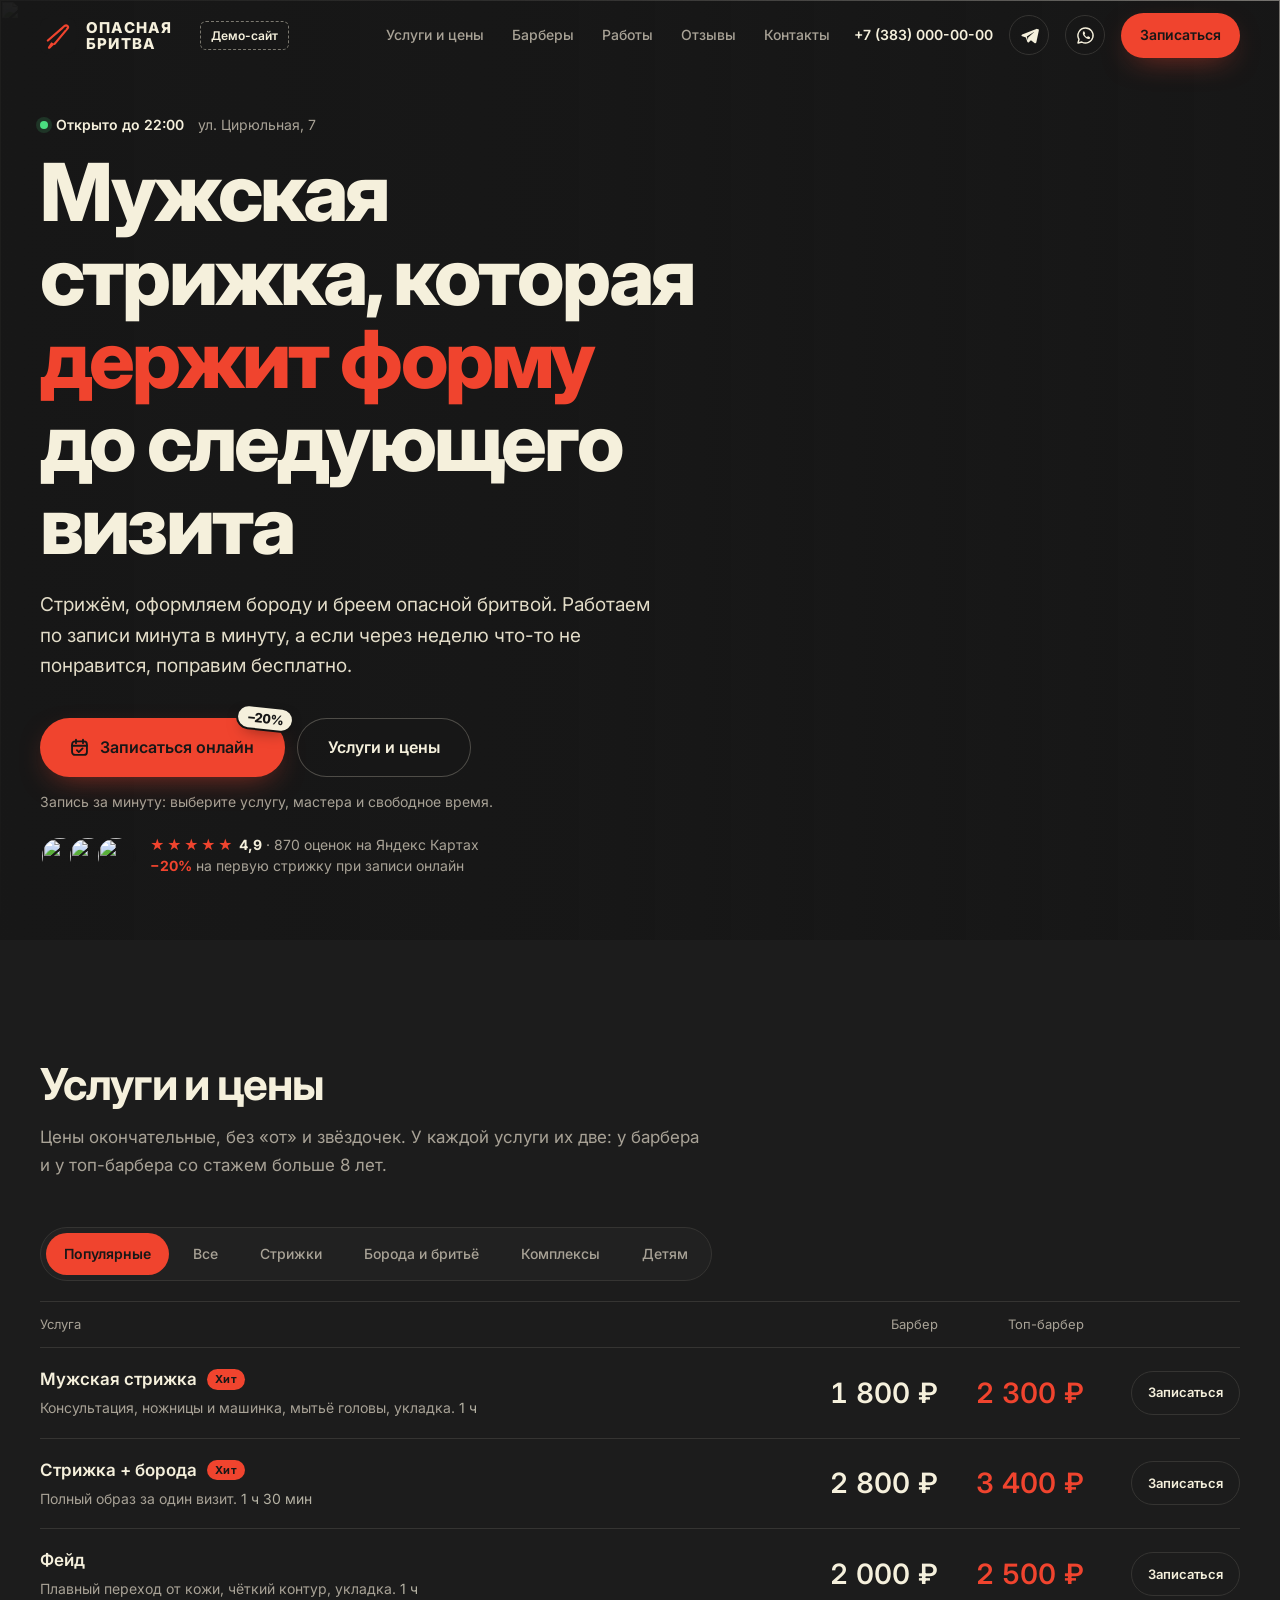
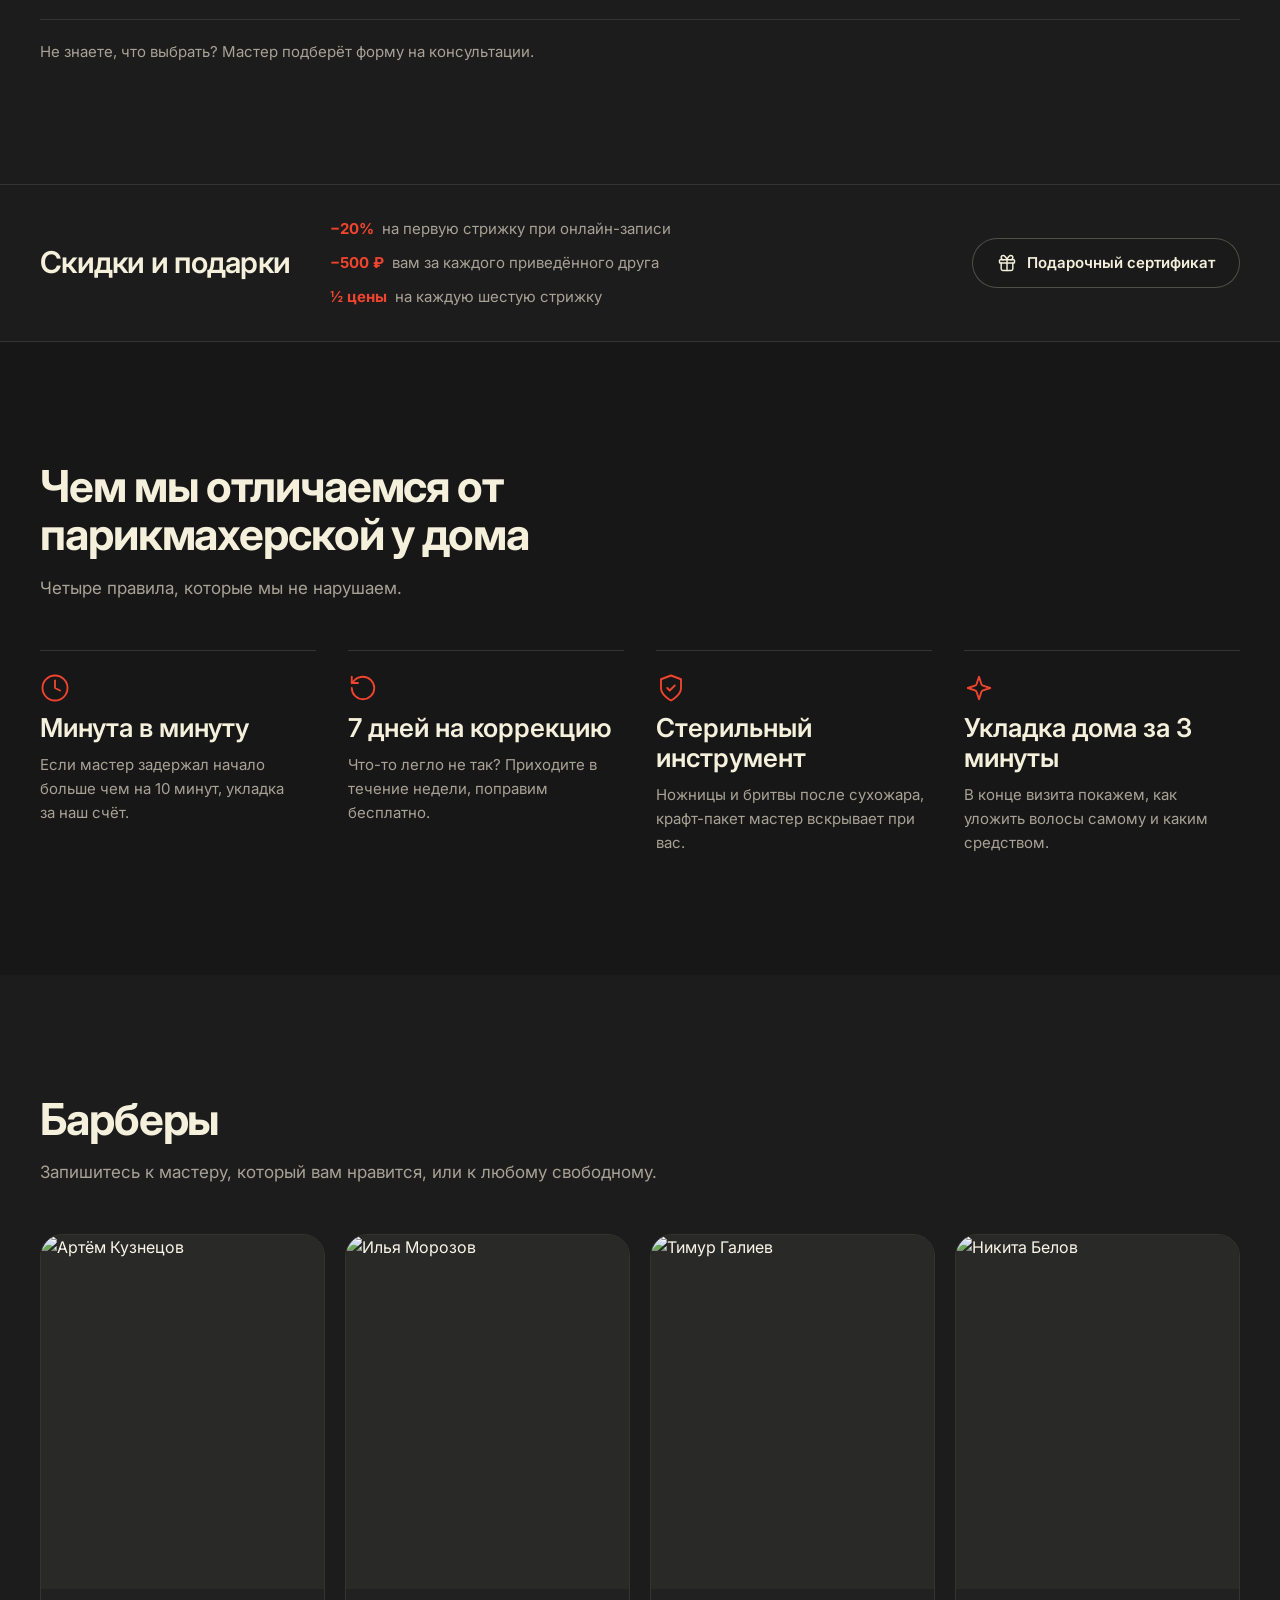
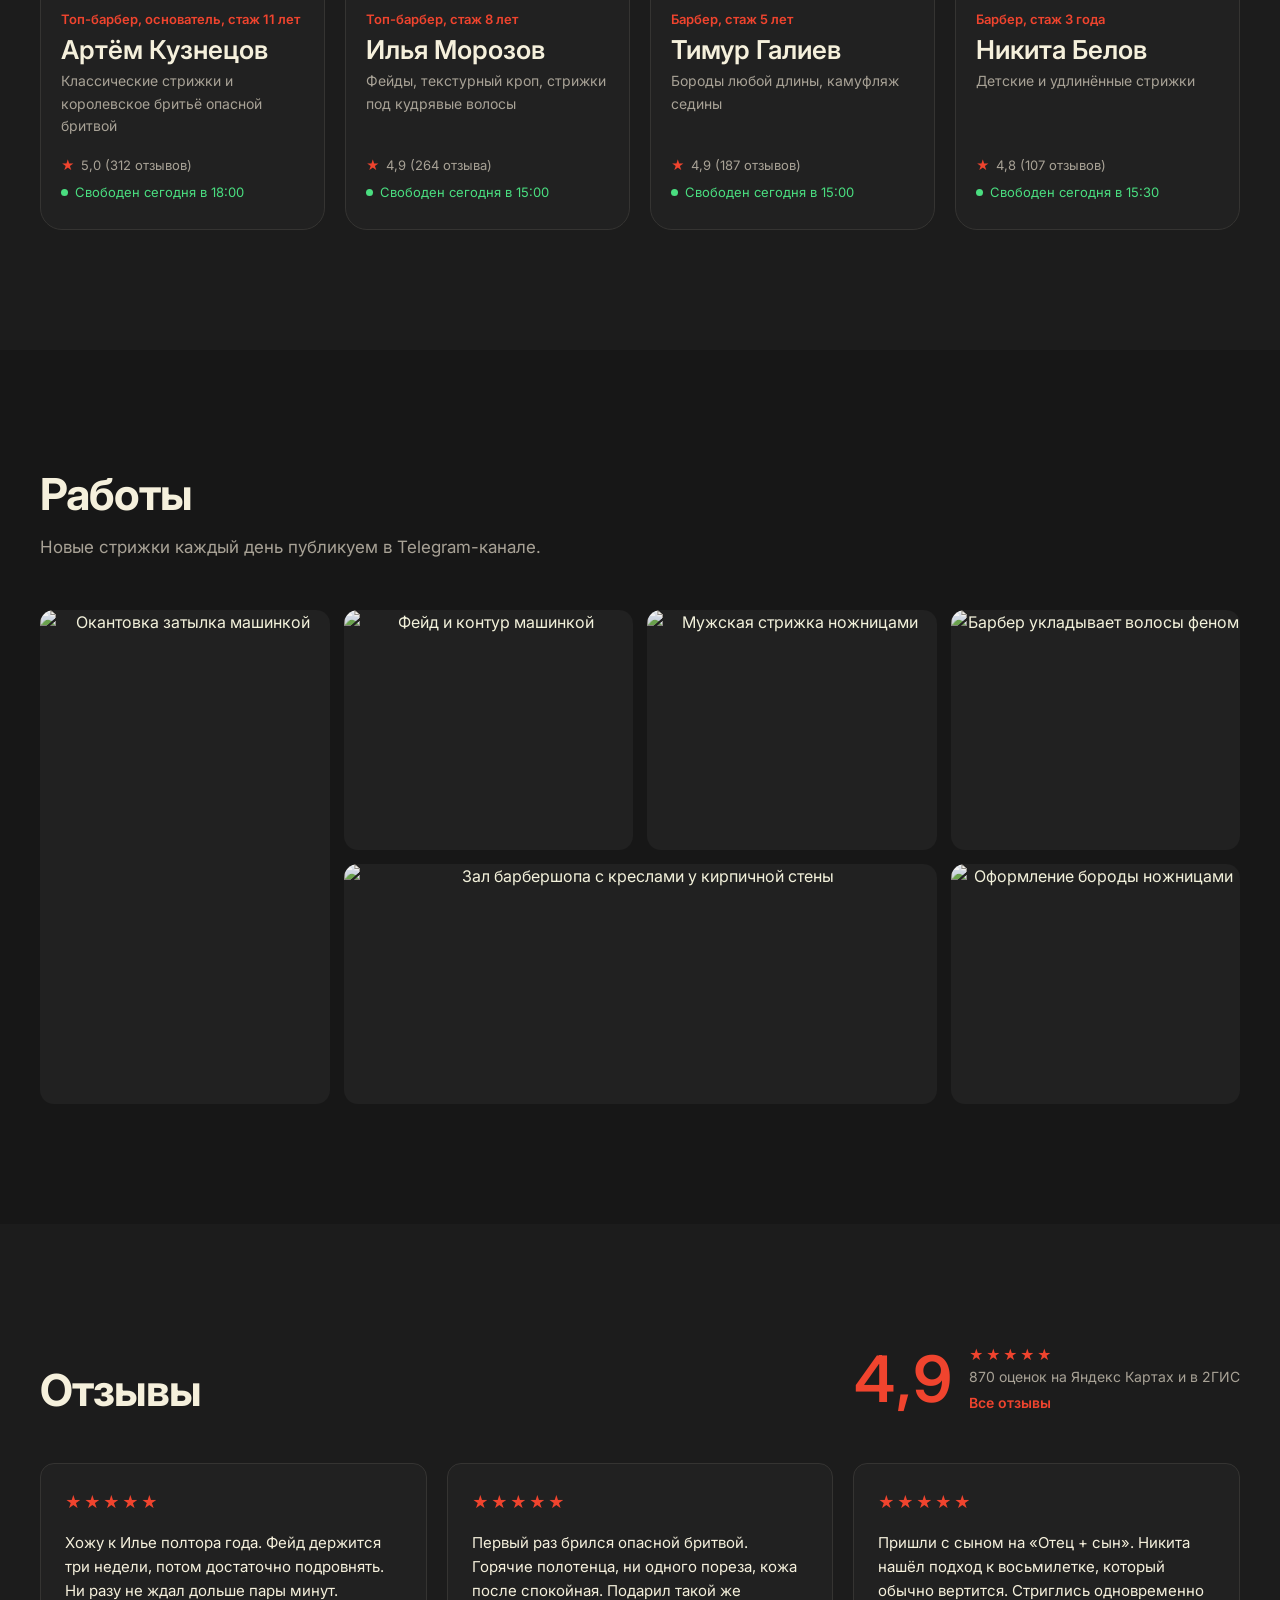
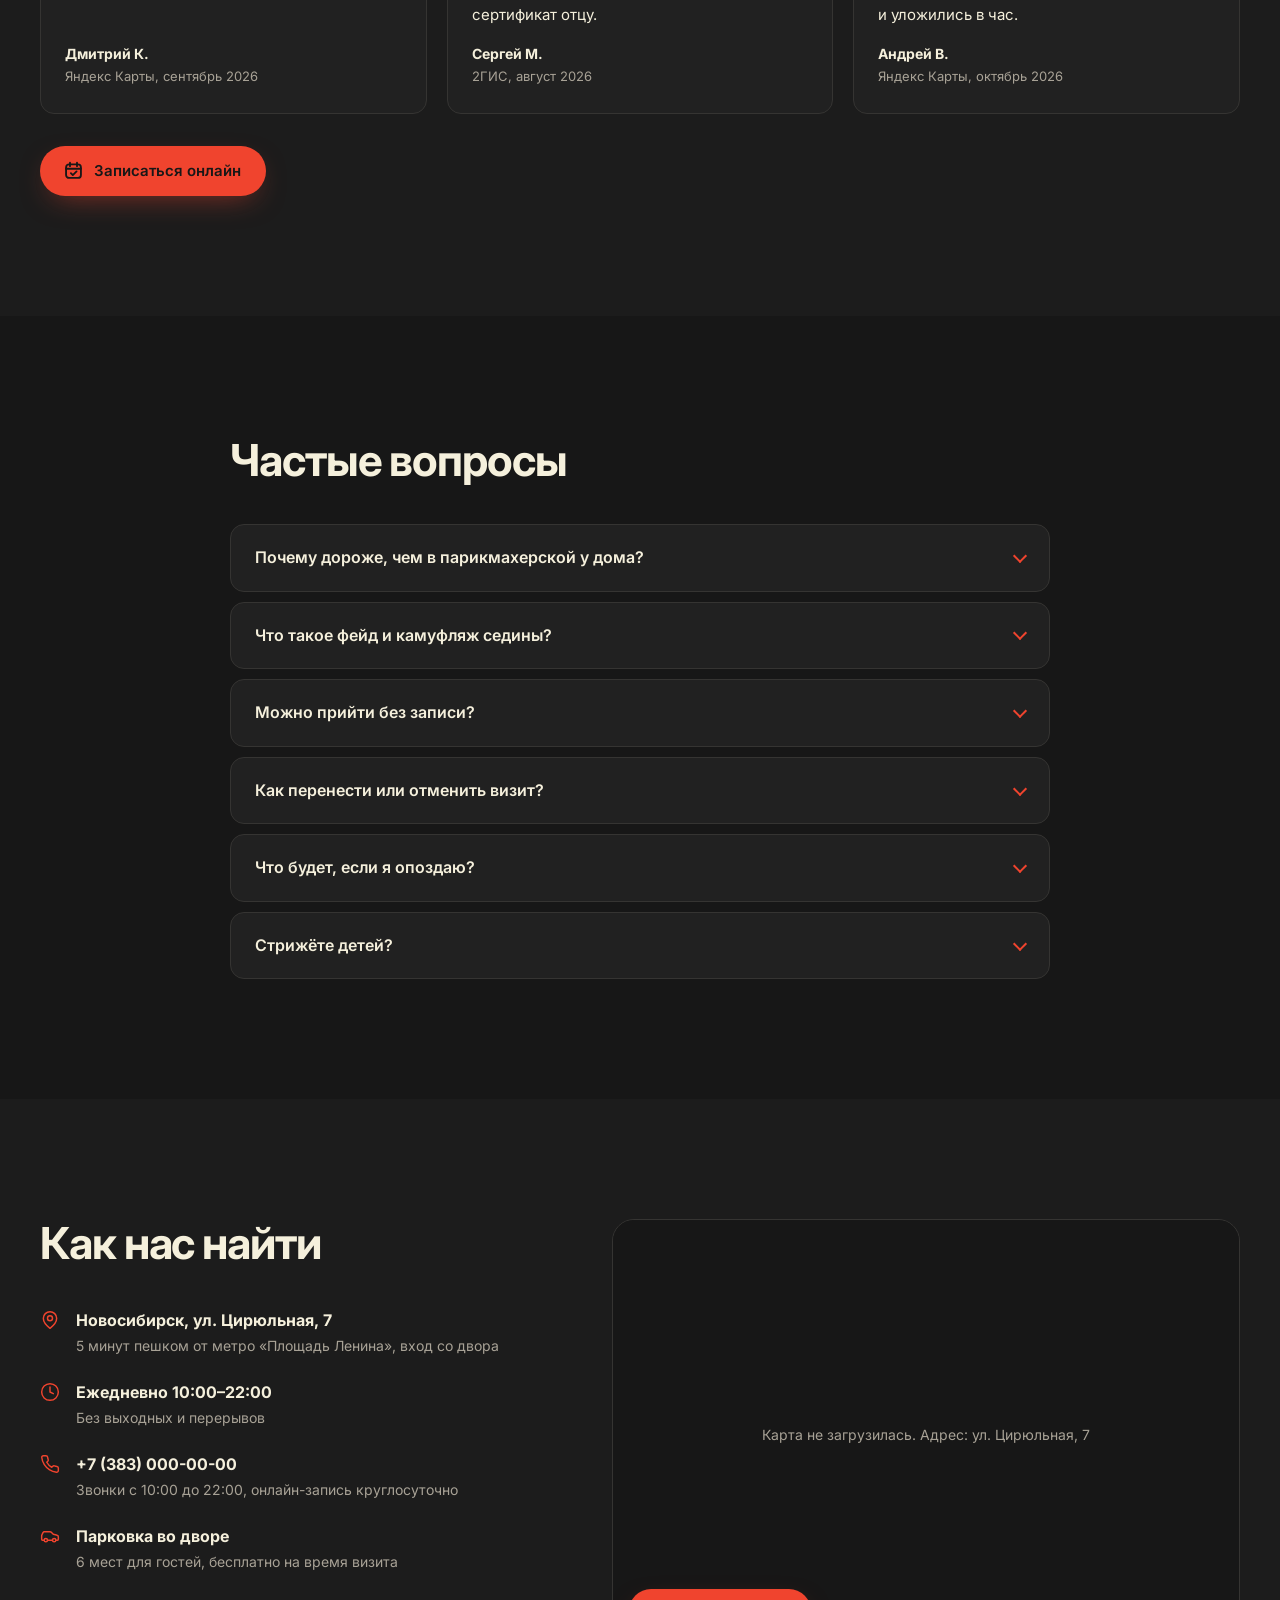
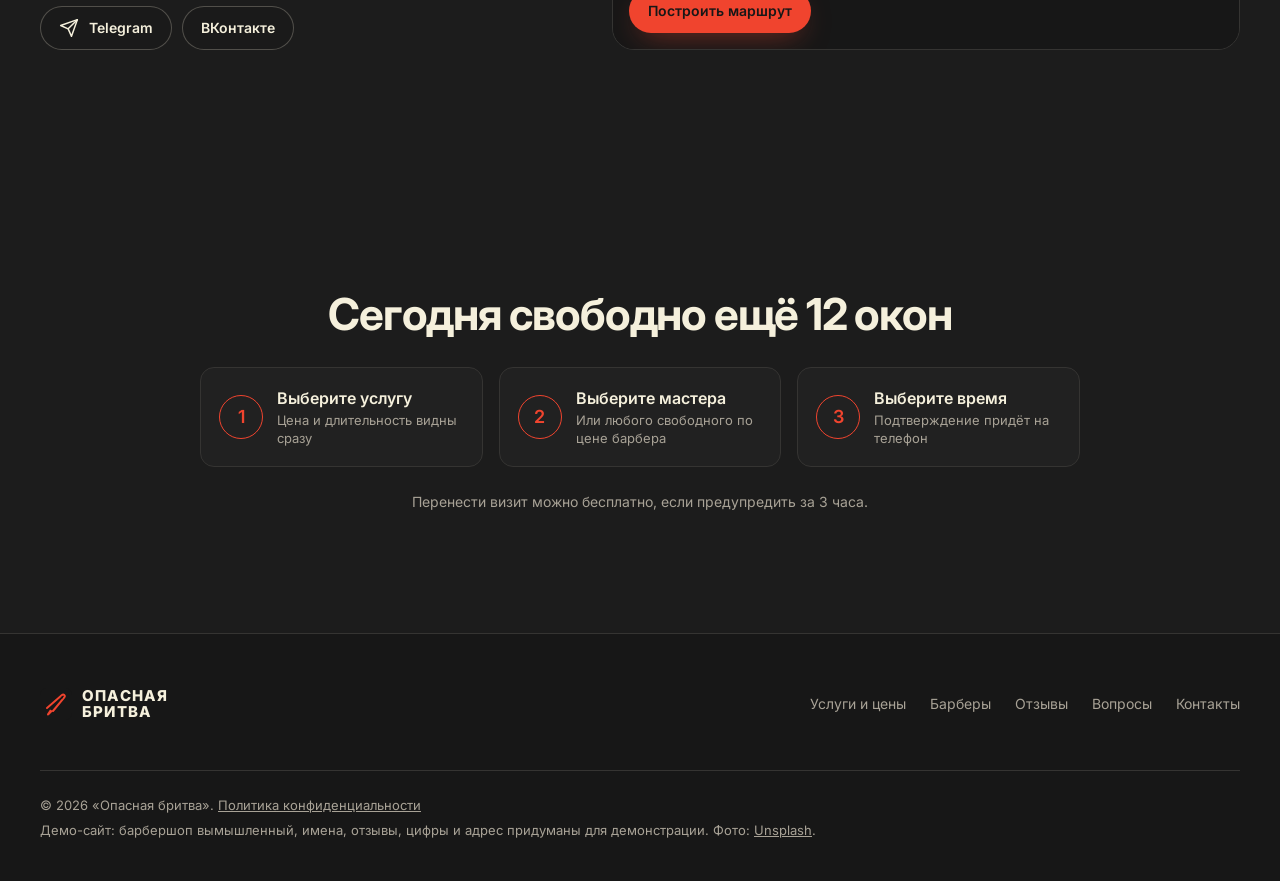
==== commit 91bfe835: "Бейдж «−20%» на главной кнопке записи, скидка везде 20% Бейдж в одну строку, грязно-белый на тёмной " ====
--- a/index.html
+++ b/index.html
@@ -26,7 +26,7 @@
         imagesrcset="https://images.unsplash.com/photo-1503951914875-452162b0f3f1?w=800&q=70&auto=format&fit=crop 800w, https://images.unsplash.com/photo-1503951914875-452162b0f3f1?w=1280&q=72&auto=format&fit=crop 1280w, https://images.unsplash.com/photo-1503951914875-452162b0f3f1?w=1920&q=75&auto=format&fit=crop 1920w"
         imagesizes="100vw" fetchpriority="high">
   <link href="https://fonts.googleapis.com/css2?family=Inter:wght@400;500;600;700;800&display=swap" rel="stylesheet">
-  <link rel="stylesheet" href="styles.css?v=5.4">
+  <link rel="stylesheet" href="styles.css?v=5.5">
 
   <script type="application/ld+json">
   {
@@ -152,8 +152,10 @@
           <h1 class="hero__title">Мужская стрижка, которая <mark>держит форму</mark> до&nbsp;следующего визита</h1>
           <p class="hero__lead">Стрижём, оформляем бороду и бреем опасной бритвой. Работаем по записи минута в минуту, а если через неделю что-то не понравится, поправим бесплатно.</p>
           <div class="hero__cta">
-            <button class="btn btn--gold btn--lg" type="button" data-book>
+            <button class="btn btn--gold btn--lg btn--offer" type="button" data-book>
               <svg class="ic ic--book" aria-hidden="true"><use href="#i-book"/></svg>Записаться онлайн
+              <!-- бейдж скидки: глазами видно «−20%», а диктор читает смысл целиком -->
+              <span class="offer-badge" aria-hidden="true">−20%</span><span class="sr-only">, скидка 20% на первую стрижку</span>
             </button>
             <a class="btn btn--ghost btn--lg" href="#services">Услуги и цены</a>
           </div>
@@ -162,7 +164,7 @@
           <div class="hero__proof">
             <div class="avatars" id="heroAvatars" aria-hidden="true"></div>
             <p><span class="stars" aria-hidden="true">★★★★★</span> <b>4,9</b> · 870 оценок на&nbsp;Яндекс Картах<br>
-              <span class="hero__proof-sub"><b>−15%</b> на первую стрижку при записи онлайн</span></p>
+              <span class="hero__proof-sub"><b>−20%</b> на первую стрижку при записи онлайн</span></p>
           </div>
         </div>
 
@@ -199,7 +201,7 @@
       <div class="container offers__inner">
         <h2 id="offersTitle" class="offers__title">Скидки и подарки</h2>
         <ul class="offers__list">
-          <li><b>−15%</b> на первую стрижку при онлайн-записи</li>
+          <li><b>−20%</b> на первую стрижку при онлайн-записи</li>
           <li><b>−500&nbsp;₽</b> вам за каждого приведённого друга</li>
           <li><b>½ цены</b> на каждую шестую стрижку</li>
         </ul>
@@ -443,7 +445,7 @@
           <span>Согласен на обработку персональных данных по <a href="#" class="check__link">политике конфиденциальности</a></span>
         </label>
         <p class="field__err" id="bkAgreeErr"></p>
-        <p class="bk-note">Первый раз у нас? Скидка <b>15%</b> применится в зале автоматически. Перенести или отменить визит можно бесплатно, если предупредить за 3 часа.</p>
+        <p class="bk-note">Первый раз у нас? Скидка <b>20%</b> применится в зале автоматически. Перенести или отменить визит можно бесплатно, если предупредить за 3 часа.</p>
       </form>
       <div class="bk-step bk-done" data-step="5" hidden>
         <div class="bk-done__icon"><svg class="ic"><use href="#i-check"/></svg></div>
--- a/styles.css
+++ b/styles.css
@@ -665,3 +665,18 @@
 
 /* иконка записи на главных кнопках: чуть крупнее и толще, чтобы читалась на оранжевом */
 .ic--book { width: 21px; height: 21px; stroke-width: 2.1; margin-left: -2px; }
+
+/* ===== Бейдж скидки на главной кнопке ===== */
+.btn--offer { position: relative; overflow: visible; }
+.offer-badge {
+  position: absolute; top: -11px; right: -8px;
+  padding: 4px 9px; border-radius: 999px; white-space: nowrap; /* всегда одной строкой */
+  background: var(--text); color: #171717; /* грязно-белый на акценте: 15:1 по контрасту с текстом */
+  font: 800 13px/1 var(--sans); letter-spacing: -.01em; font-variant-numeric: tabular-nums;
+  box-shadow: 0 6px 16px -6px rgba(0, 0, 0, .6), 0 0 0 2px var(--bg);
+  transform: rotate(6deg); transition: transform .2s var(--ease);
+  pointer-events: none;
+}
+.btn--offer:hover .offer-badge { transform: rotate(0deg) scale(1.06); }
+.sr-only { position: absolute; width: 1px; height: 1px; padding: 0; margin: -1px; overflow: hidden; clip: rect(0 0 0 0); white-space: nowrap; border: 0; }
+@media (prefers-reduced-motion: reduce) { .offer-badge, .btn--offer:hover .offer-badge { transition: none; transform: none; } }
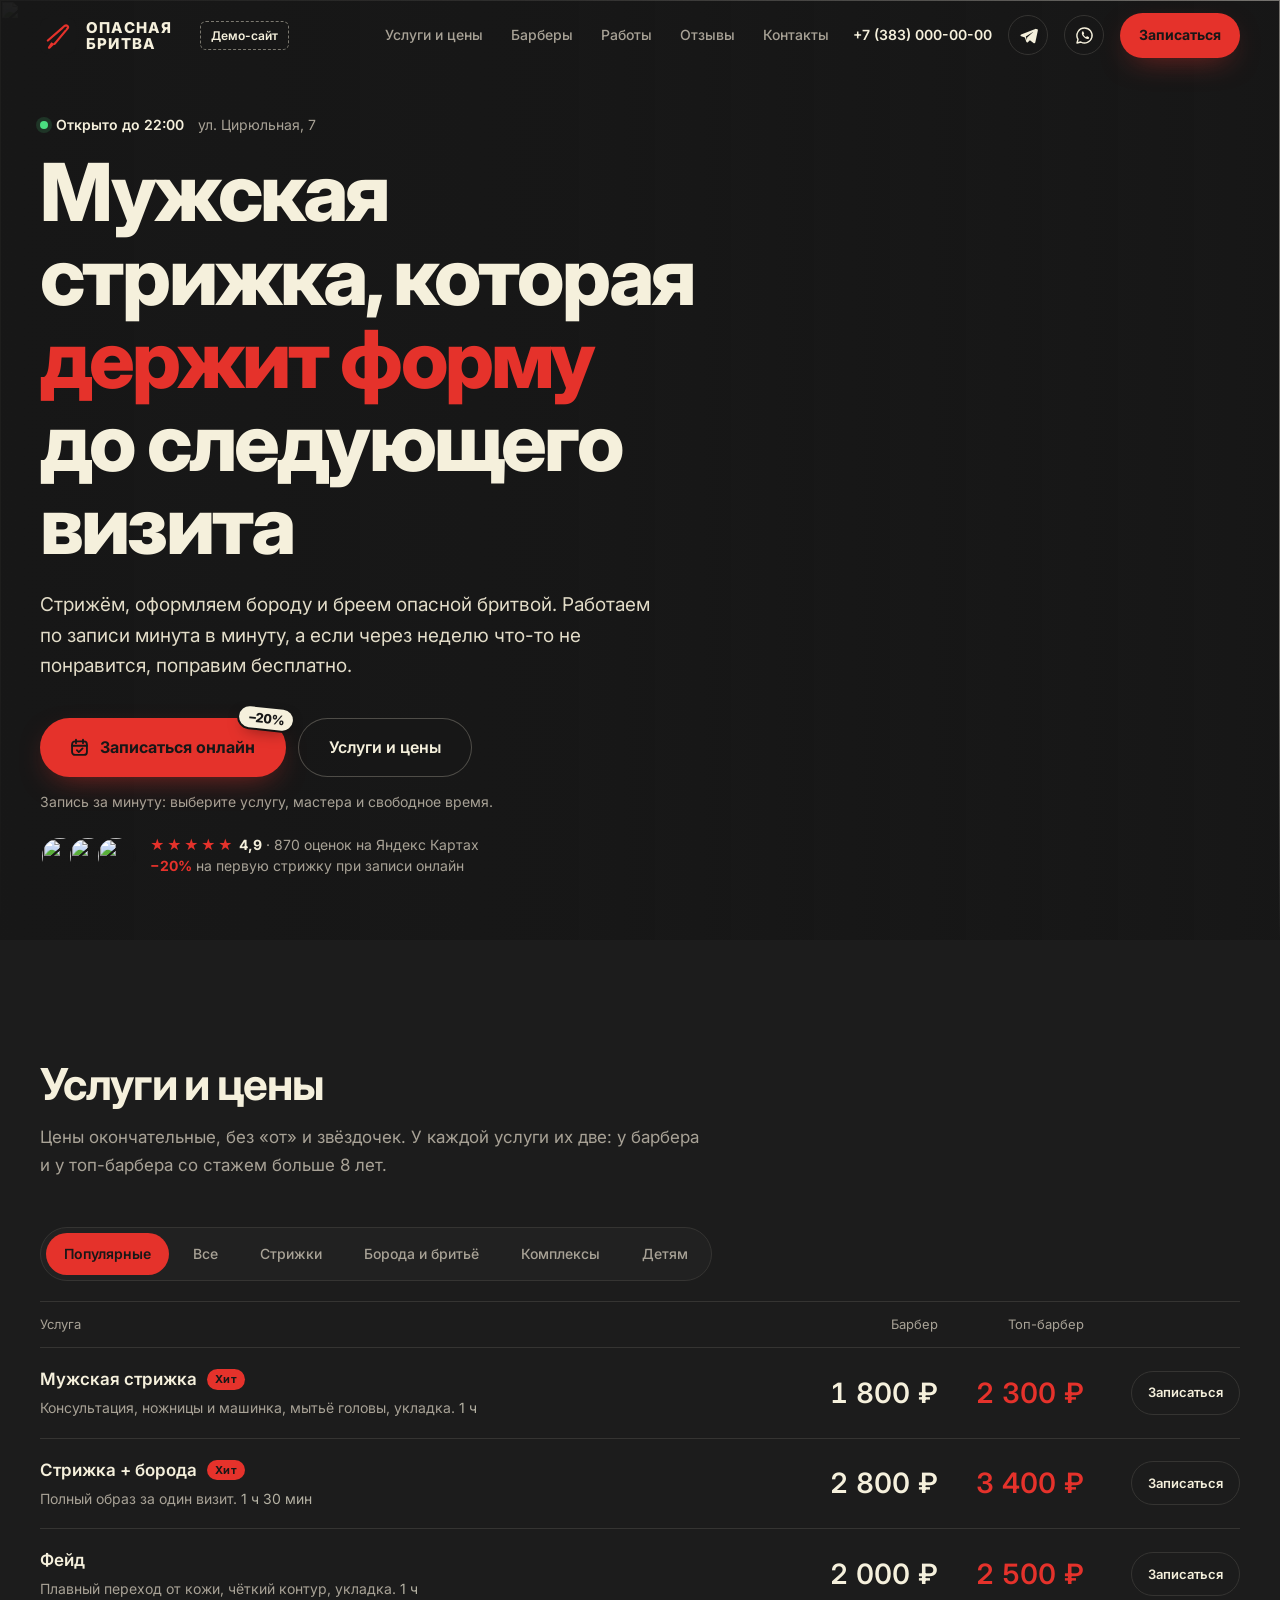
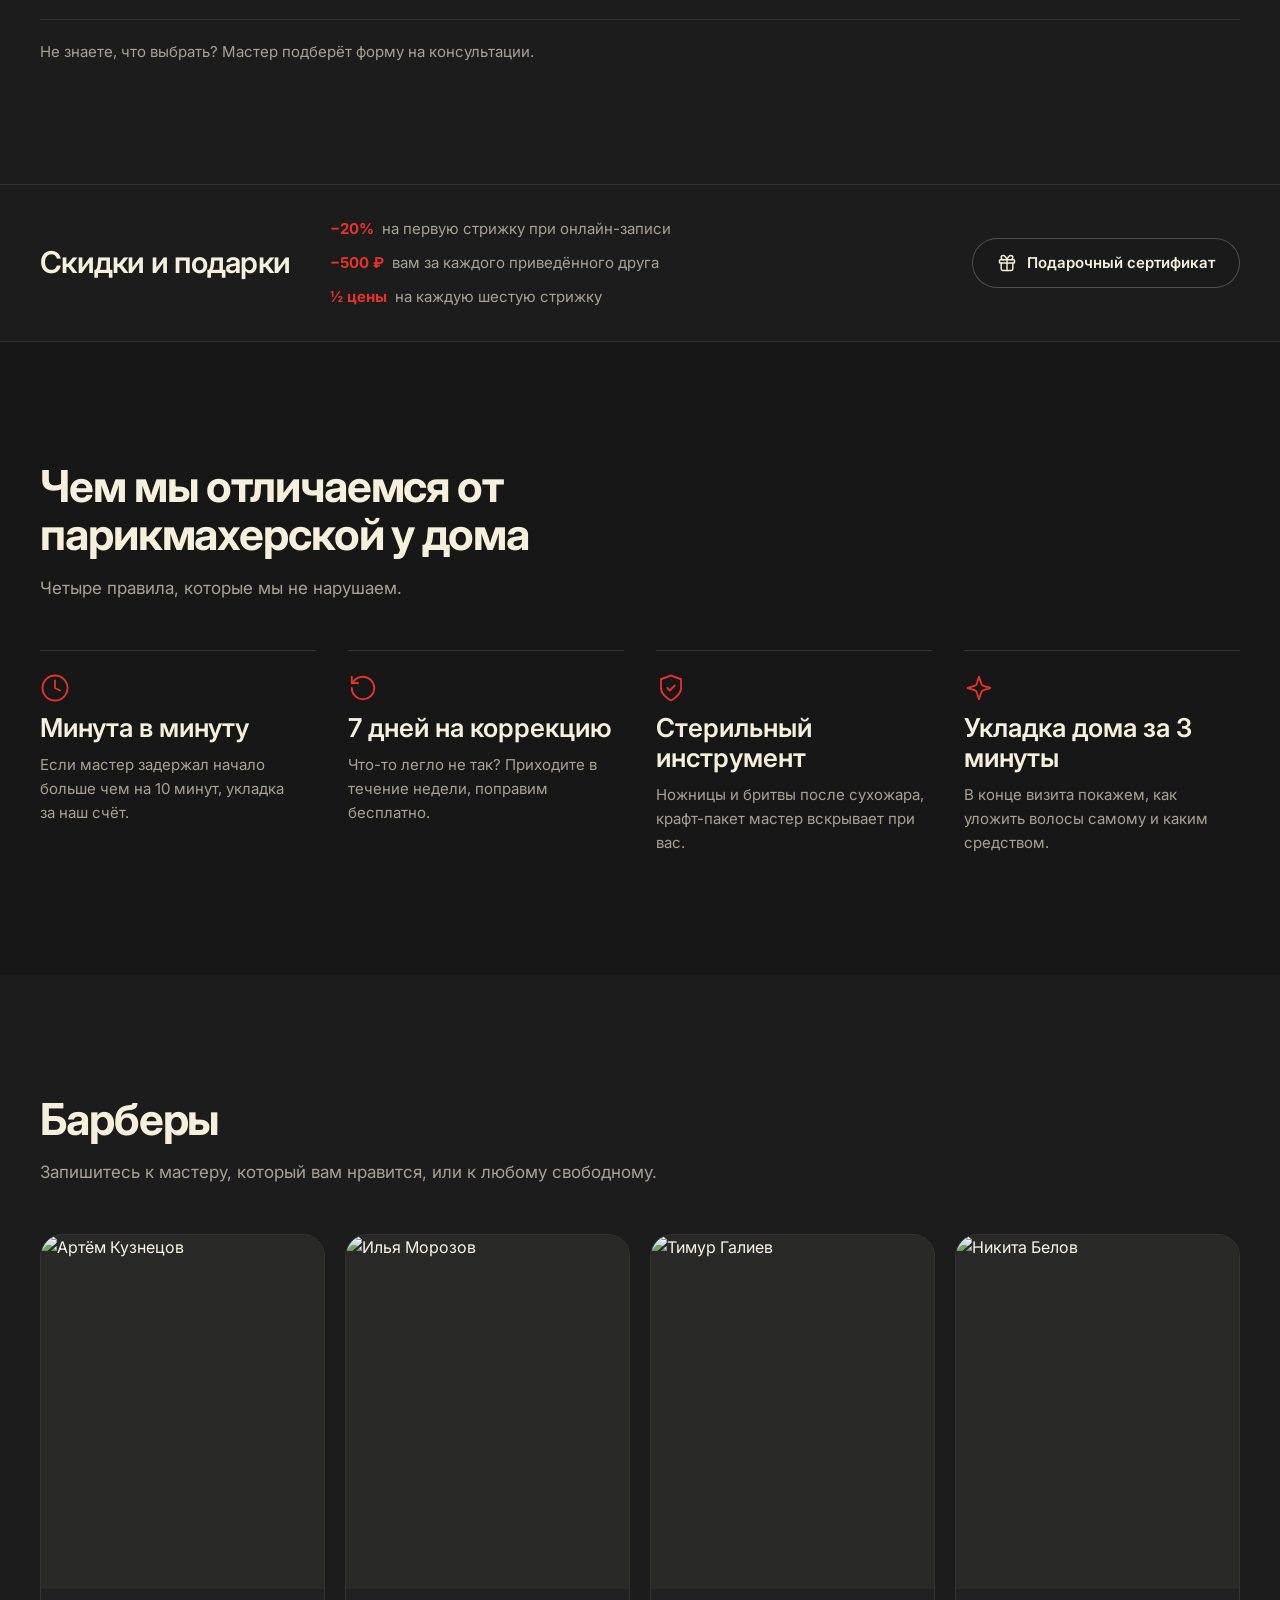
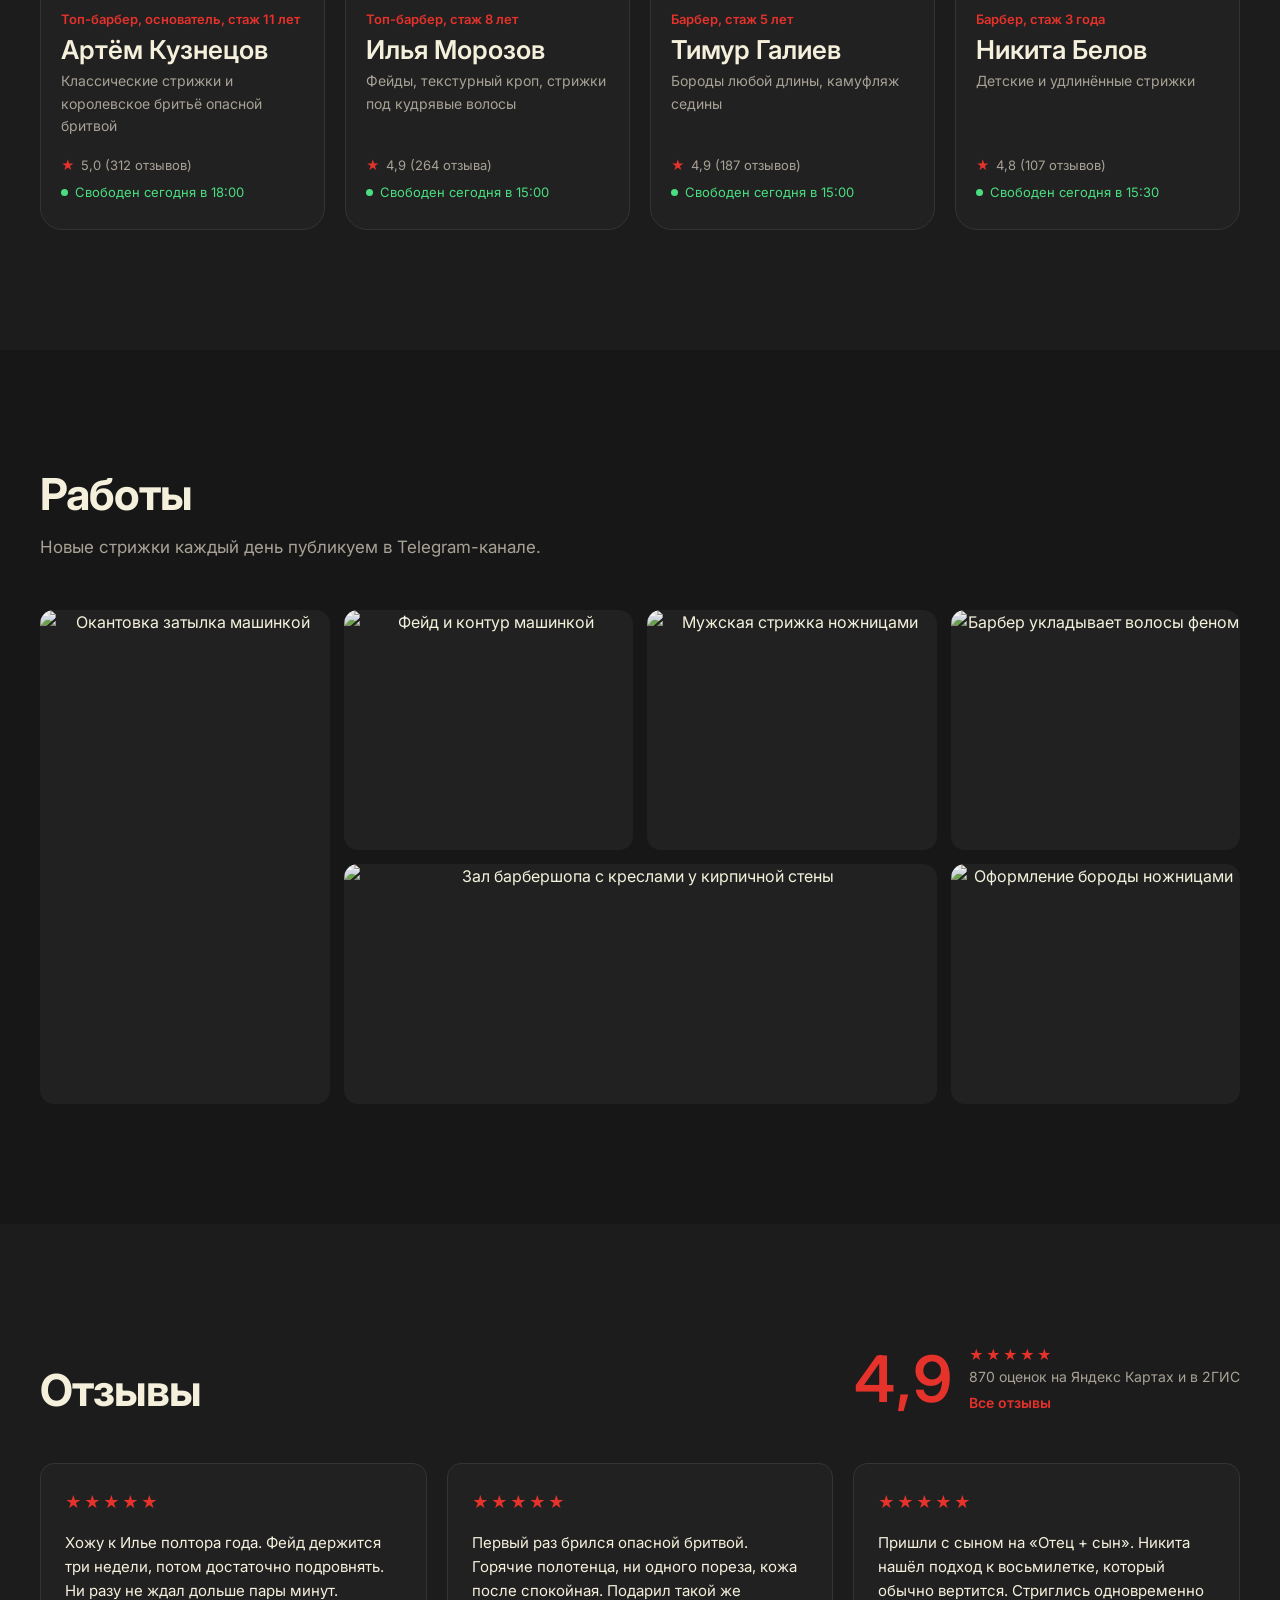
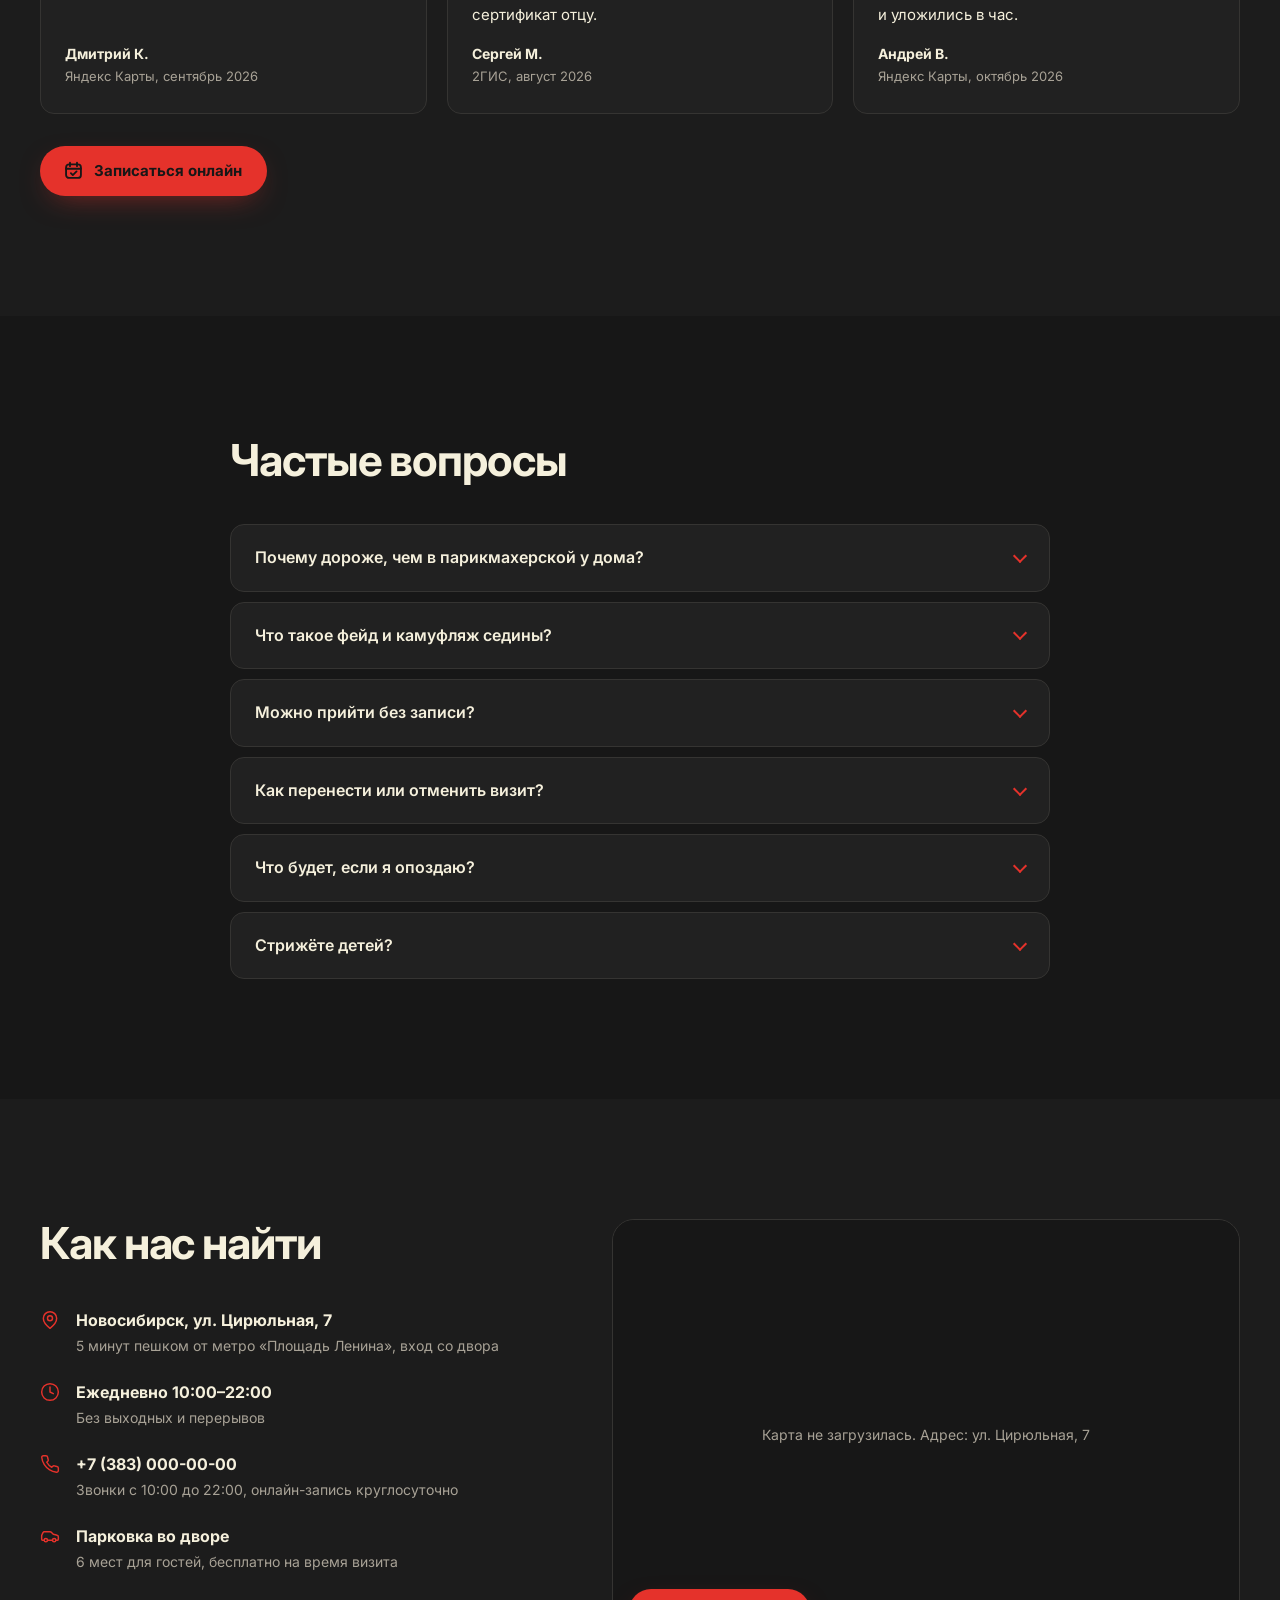
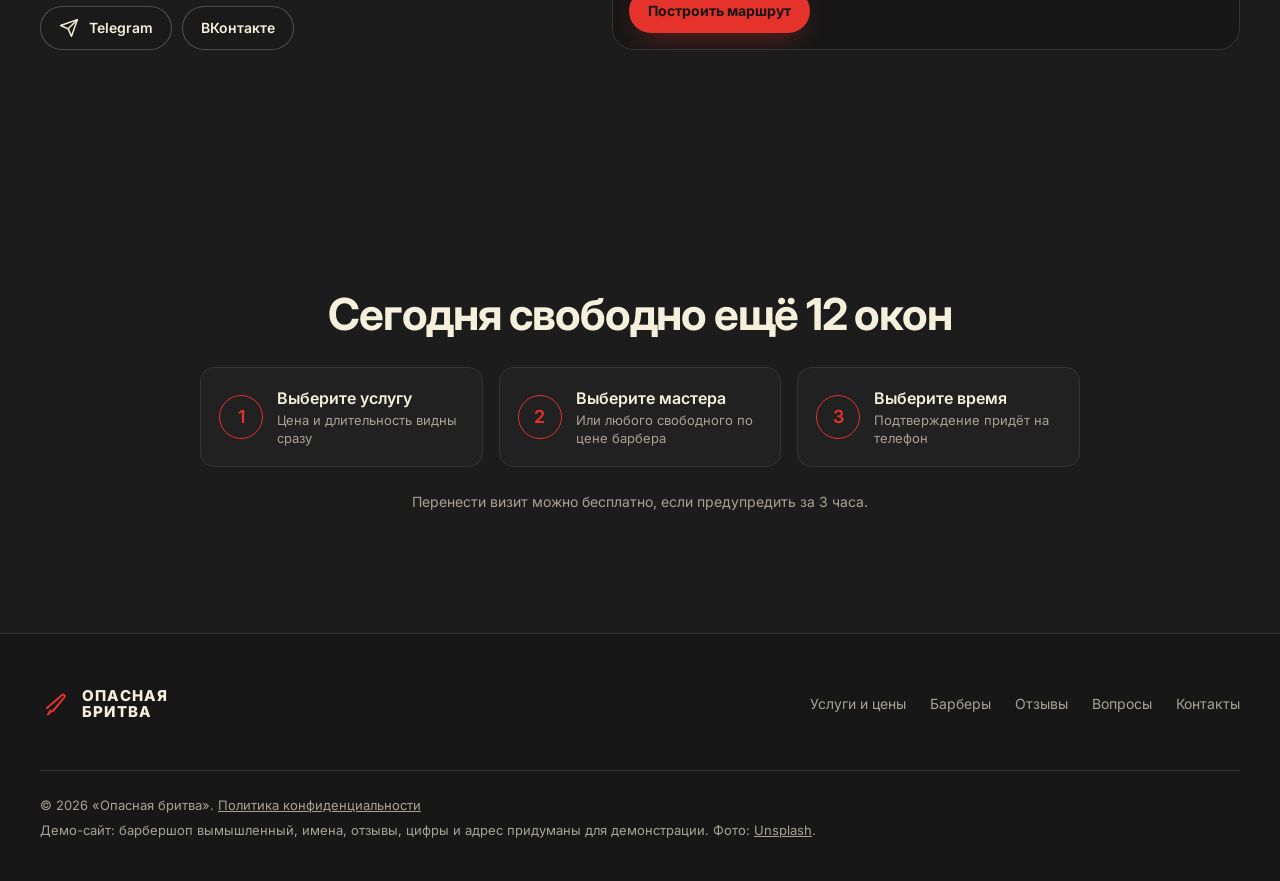
==== commit 56f1791f: "Акцент краснее: #F0442E → #E5322B, текст на красных кнопках жирный Пробная правка. Откатить: git rev" ====
--- a/index.html
+++ b/index.html
@@ -26,7 +26,7 @@
         imagesrcset="https://images.unsplash.com/photo-1503951914875-452162b0f3f1?w=800&q=70&auto=format&fit=crop 800w, https://images.unsplash.com/photo-1503951914875-452162b0f3f1?w=1280&q=72&auto=format&fit=crop 1280w, https://images.unsplash.com/photo-1503951914875-452162b0f3f1?w=1920&q=75&auto=format&fit=crop 1920w"
         imagesizes="100vw" fetchpriority="high">
   <link href="https://fonts.googleapis.com/css2?family=Inter:wght@400;500;600;700;800&display=swap" rel="stylesheet">
-  <link rel="stylesheet" href="styles.css?v=5.5">
+  <link rel="stylesheet" href="styles.css?v=6.0">
 
   <script type="application/ld+json">
   {
@@ -511,6 +511,6 @@
 
   <div class="toast" id="toast" role="status" aria-live="polite"></div>
 
-  <script src="script.js?v=5.4" defer></script>
+  <script src="script.js?v=6.0" defer></script>
 </body>
 </html>
--- a/styles.css
+++ b/styles.css
@@ -7,9 +7,9 @@
   --line: #353432;
   --text: #F5F0DC;
   --muted: #A8A296;
-  --gold: #F0442E;   /* акцент: красно-оранжевый */
-  --gold-hi: #FF5A43;
-  --on-gold: #171717; /* тёмный текст на акценте: 4.8:1 (светлый дал бы только 3.3:1) */
+  --gold: #E5322B;   /* акцент: красный (был #F0442E, красно-оранжевый) */
+  --gold-hi: #F0442E;
+  --on-gold: #171717; /* тёмный текст на акценте: 4.1:1, поэтому на красных кнопках он жирный (светлый дал бы 3.8:1) */
   --danger: #f87171;
   --ok: #4ade80;
 
@@ -66,7 +66,7 @@
   transition: background-color .2s var(--ease), border-color .2s var(--ease), color .2s var(--ease), transform .2s var(--ease), box-shadow .2s var(--ease);
 }
 .btn:active { transform: scale(.98); }
-.btn--gold { background: var(--gold); color: var(--on-gold); box-shadow: 0 10px 30px -12px rgba(240, 68, 46, .6); }
+.btn--gold { background: var(--gold); color: var(--on-gold); box-shadow: 0 10px 30px -12px rgba(229, 50, 43, .6); }
 .btn--gold:hover { background: var(--gold-hi); }
 .btn--gold:disabled { background: #3a3836; color: #8a857c; box-shadow: none; cursor: not-allowed; }
 .btn--ghost { border-color: rgba(245, 240, 220, .25); background: rgba(23, 23, 23, .3); }
@@ -202,15 +202,15 @@
 .chips label { cursor: pointer; }
 .chips input { position: absolute; opacity: 0; pointer-events: none; }
 .chips span { display: inline-flex; align-items: center; min-height: 44px; padding: 10px 16px; border: 1px solid var(--line); border-radius: 999px; background: var(--card); font-weight: 600; font-size: 14px; transition: border-color .2s, background-color .2s, color .2s; }
-.chips label:hover span { border-color: rgba(240, 68, 46, .5); }
+.chips label:hover span { border-color: rgba(229, 50, 43, .5); }
 .chips input:checked + span { background: var(--gold); border-color: var(--gold); color: var(--on-gold); }
 .chips input:focus-visible + span { outline: 2px solid var(--gold); outline-offset: 3px; }
 .gift-card {
   position: relative; overflow: hidden; border-radius: var(--r); padding: 22px; min-height: 150px;
   display: flex; flex-direction: column; justify-content: space-between;
-  background: linear-gradient(135deg, #3a1d17 0%, #212121 60%), #212121; border: 1px solid rgba(240, 68, 46, .5);
-}
-.gift-card::after { content: ""; position: absolute; right: -40px; top: -40px; width: 160px; height: 160px; border-radius: 50%; border: 1px solid rgba(240, 68, 46, .25); }
+  background: linear-gradient(135deg, #3a1d17 0%, #212121 60%), #212121; border: 1px solid rgba(229, 50, 43, .5);
+}
+.gift-card::after { content: ""; position: absolute; right: -40px; top: -40px; width: 160px; height: 160px; border-radius: 50%; border: 1px solid rgba(229, 50, 43, .25); }
 .gift-card__brand { font: 700 15px/1 var(--serif); text-transform: uppercase; letter-spacing: .14em; color: var(--gold); }
 .gift-card__value { font: 600 44px/1 var(--serif); }
 .gift-card__note { font-size: 12px; color: var(--muted); }
@@ -218,7 +218,7 @@
 /* FAQ */
 .faq { display: flex; flex-direction: column; gap: 10px; }
 .faq details { background: var(--card); border: 1px solid var(--line); border-radius: var(--r); transition: border-color .2s; }
-.faq details[open] { border-color: rgba(240, 68, 46, .45); }
+.faq details[open] { border-color: rgba(229, 50, 43, .45); }
 .faq summary { list-style: none; cursor: pointer; padding: 20px 56px 20px 24px; font-weight: 600; position: relative; min-height: 44px; }
 .faq summary::-webkit-details-marker { display: none; }
 .faq summary::after {
@@ -290,7 +290,7 @@
   background: var(--card); border: 1px solid var(--line); border-radius: var(--r); cursor: pointer; min-height: 56px;
   transition: border-color .2s, background-color .2s;
 }
-.opt:hover { border-color: rgba(240, 68, 46, .5); }
+.opt:hover { border-color: rgba(229, 50, 43, .5); }
 .opt[aria-checked="true"] { border-color: var(--gold); background: #2b1c19; }
 .opt__main { flex: 1; min-width: 0; display: flex; flex-direction: column; gap: 2px; }
 .opt__title { font-weight: 600; }
@@ -309,7 +309,7 @@
 }
 .day small { font-size: 12px; color: var(--muted); }
 .day b { font-size: 20px; }
-.day:hover { border-color: rgba(240, 68, 46, .5); }
+.day:hover { border-color: rgba(229, 50, 43, .5); }
 .day[aria-selected="true"] { background: var(--gold); border-color: var(--gold); color: var(--on-gold); }
 .day[aria-selected="true"] small { color: var(--on-gold); }
 .day.is-full { opacity: .45; }
@@ -332,7 +332,7 @@
   background: var(--card); color: var(--text); font: inherit; transition: border-color .2s;
 }
 .field textarea { resize: vertical; }
-.field input:focus-visible, .field textarea:focus-visible { outline: none; border-color: var(--gold); box-shadow: 0 0 0 3px rgba(240, 68, 46, .3); }
+.field input:focus-visible, .field textarea:focus-visible { outline: none; border-color: var(--gold); box-shadow: 0 0 0 3px rgba(229, 50, 43, .3); }
 .field input[aria-invalid="true"] { border-color: var(--danger); }
 .field__err { color: var(--danger); font-size: 13px; min-height: 0; }
 .field__err:empty { display: none; }
@@ -342,7 +342,7 @@
 .check input { width: 20px; height: 20px; accent-color: var(--gold); margin: 1px 0 0; flex: none; }
 
 .bk-done { text-align: center; display: flex; flex-direction: column; align-items: center; gap: 14px; padding: 20px 0; }
-.bk-done__icon { width: 72px; height: 72px; border-radius: 50%; display: grid; place-items: center; background: rgba(240, 68, 46, .15); color: var(--gold); }
+.bk-done__icon { width: 72px; height: 72px; border-radius: 50%; display: grid; place-items: center; background: rgba(229, 50, 43, .15); color: var(--gold); }
 .bk-done__icon .ic { width: 34px; height: 34px; stroke-width: 2.4; }
 .bk-done h3 { font: 600 34px/1.1 var(--serif); }
 .bk-done p { color: var(--muted); max-width: 40ch; }
@@ -431,7 +431,7 @@
 
 /* ===== v2: одна смелая деталь — полосатый столб барбершопа ===== */
 :root {
-  --oxblood: #F0442E;
+  --oxblood: #E5322B;
   --cream: #F5F0DC;
   --navy: #1f2e45;
   --pole: repeating-linear-gradient(-45deg, var(--oxblood) 0 8px, var(--cream) 8px 12px, var(--navy) 12px 20px, var(--cream) 20px 24px);
@@ -556,10 +556,10 @@
 .price-list:focus { outline: none; }
 .prices__more {
   display: flex; align-items: center; justify-content: center; width: 100%; min-height: 52px; margin-top: 16px;
-  border: 1px dashed rgba(240, 68, 46, .45); border-radius: var(--r); background: transparent; color: var(--gold);
+  border: 1px dashed rgba(229, 50, 43, .45); border-radius: var(--r); background: transparent; color: var(--gold);
   font-weight: 600; font-size: 15px; cursor: pointer; transition: border-color .2s, background-color .2s;
 }
-.prices__more:hover { border-color: var(--gold); background: rgba(240, 68, 46, .08); }
+.prices__more:hover { border-color: var(--gold); background: rgba(229, 50, 43, .08); }
 .final h2 { text-wrap: balance; }
 /* Прайс на телефоне: цены и кнопка в одну строку, строка услуги короче */
 @media (max-width: 640px) {
@@ -680,3 +680,6 @@
 .btn--offer:hover .offer-badge { transform: rotate(0deg) scale(1.06); }
 .sr-only { position: absolute; width: 1px; height: 1px; padding: 0; margin: -1px; overflow: hidden; clip: rect(0 0 0 0); white-space: nowrap; border: 0; }
 @media (prefers-reduced-motion: reduce) { .offer-badge, .btn--offer:hover .offer-badge { transition: none; transform: none; } }
+
+/* на более красном акценте тёмный текст контрастнее, если он жирнее */
+.btn--gold { font-weight: 700; }
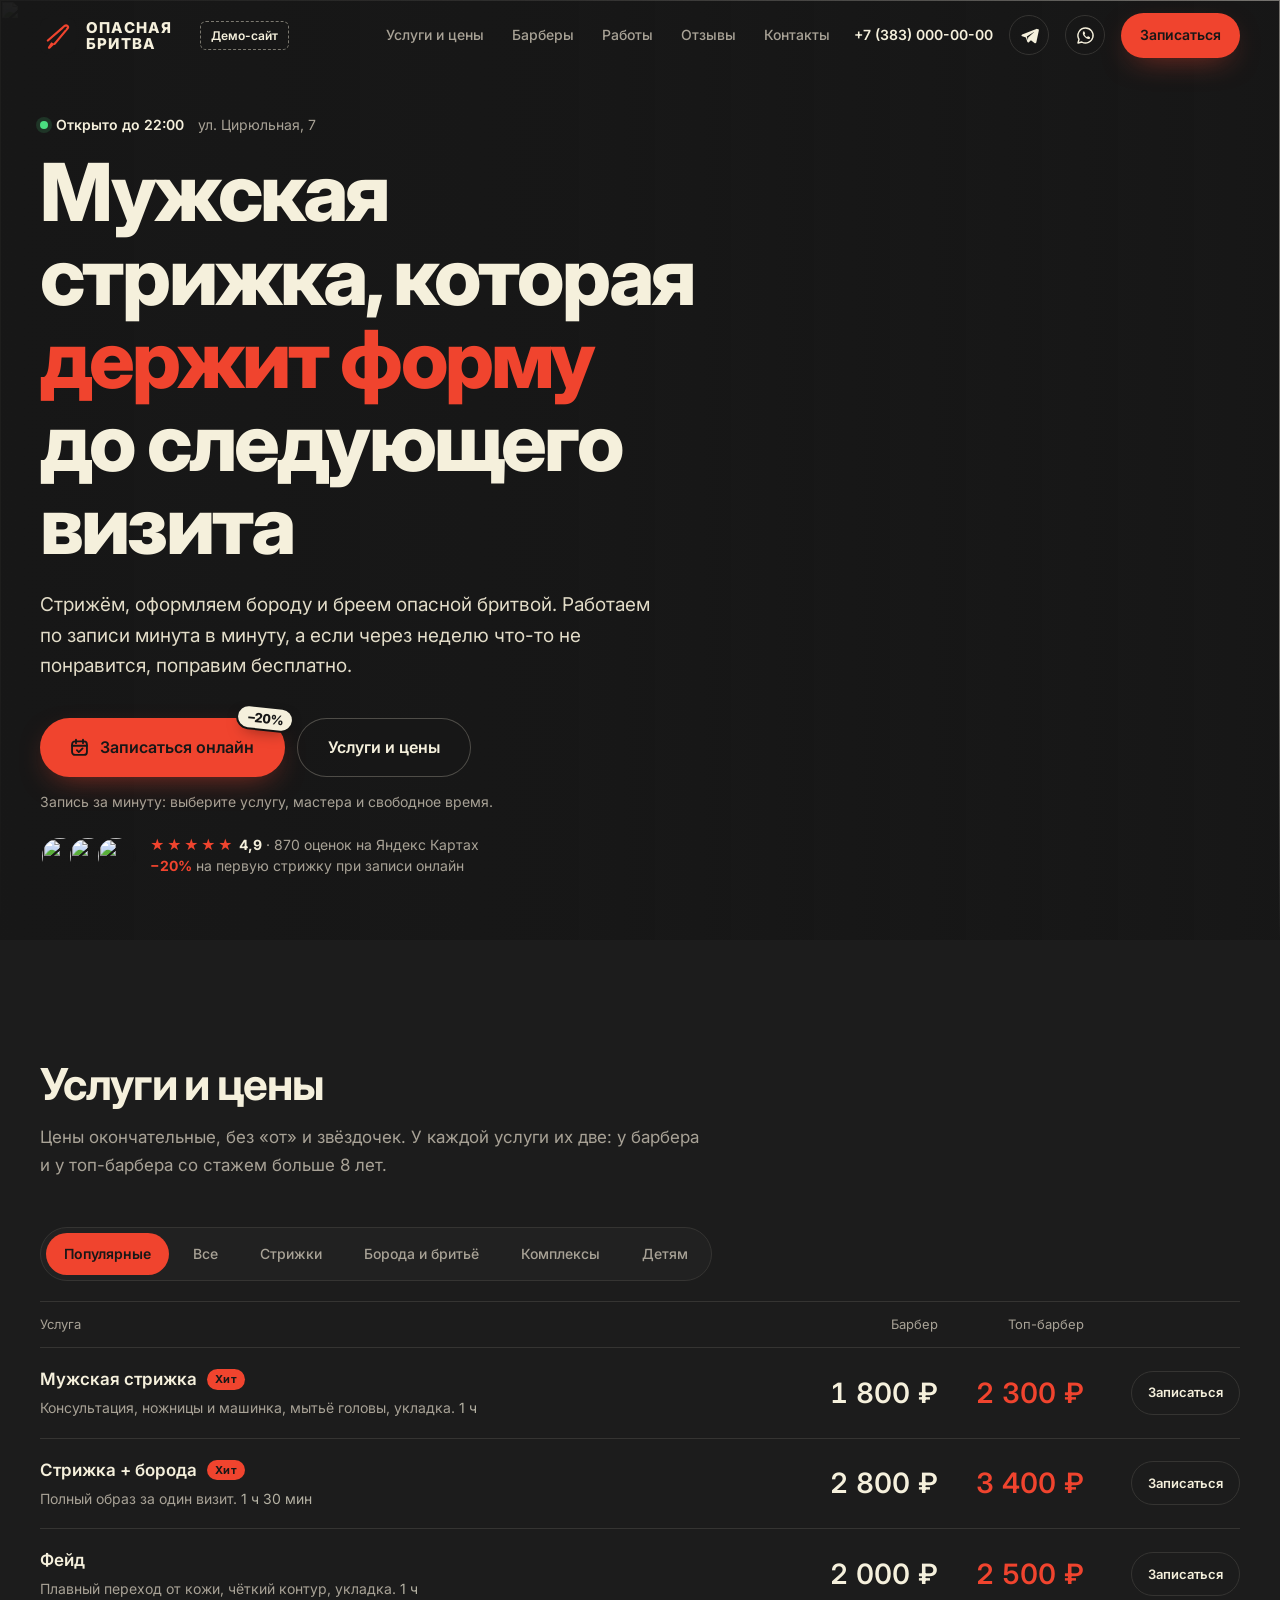
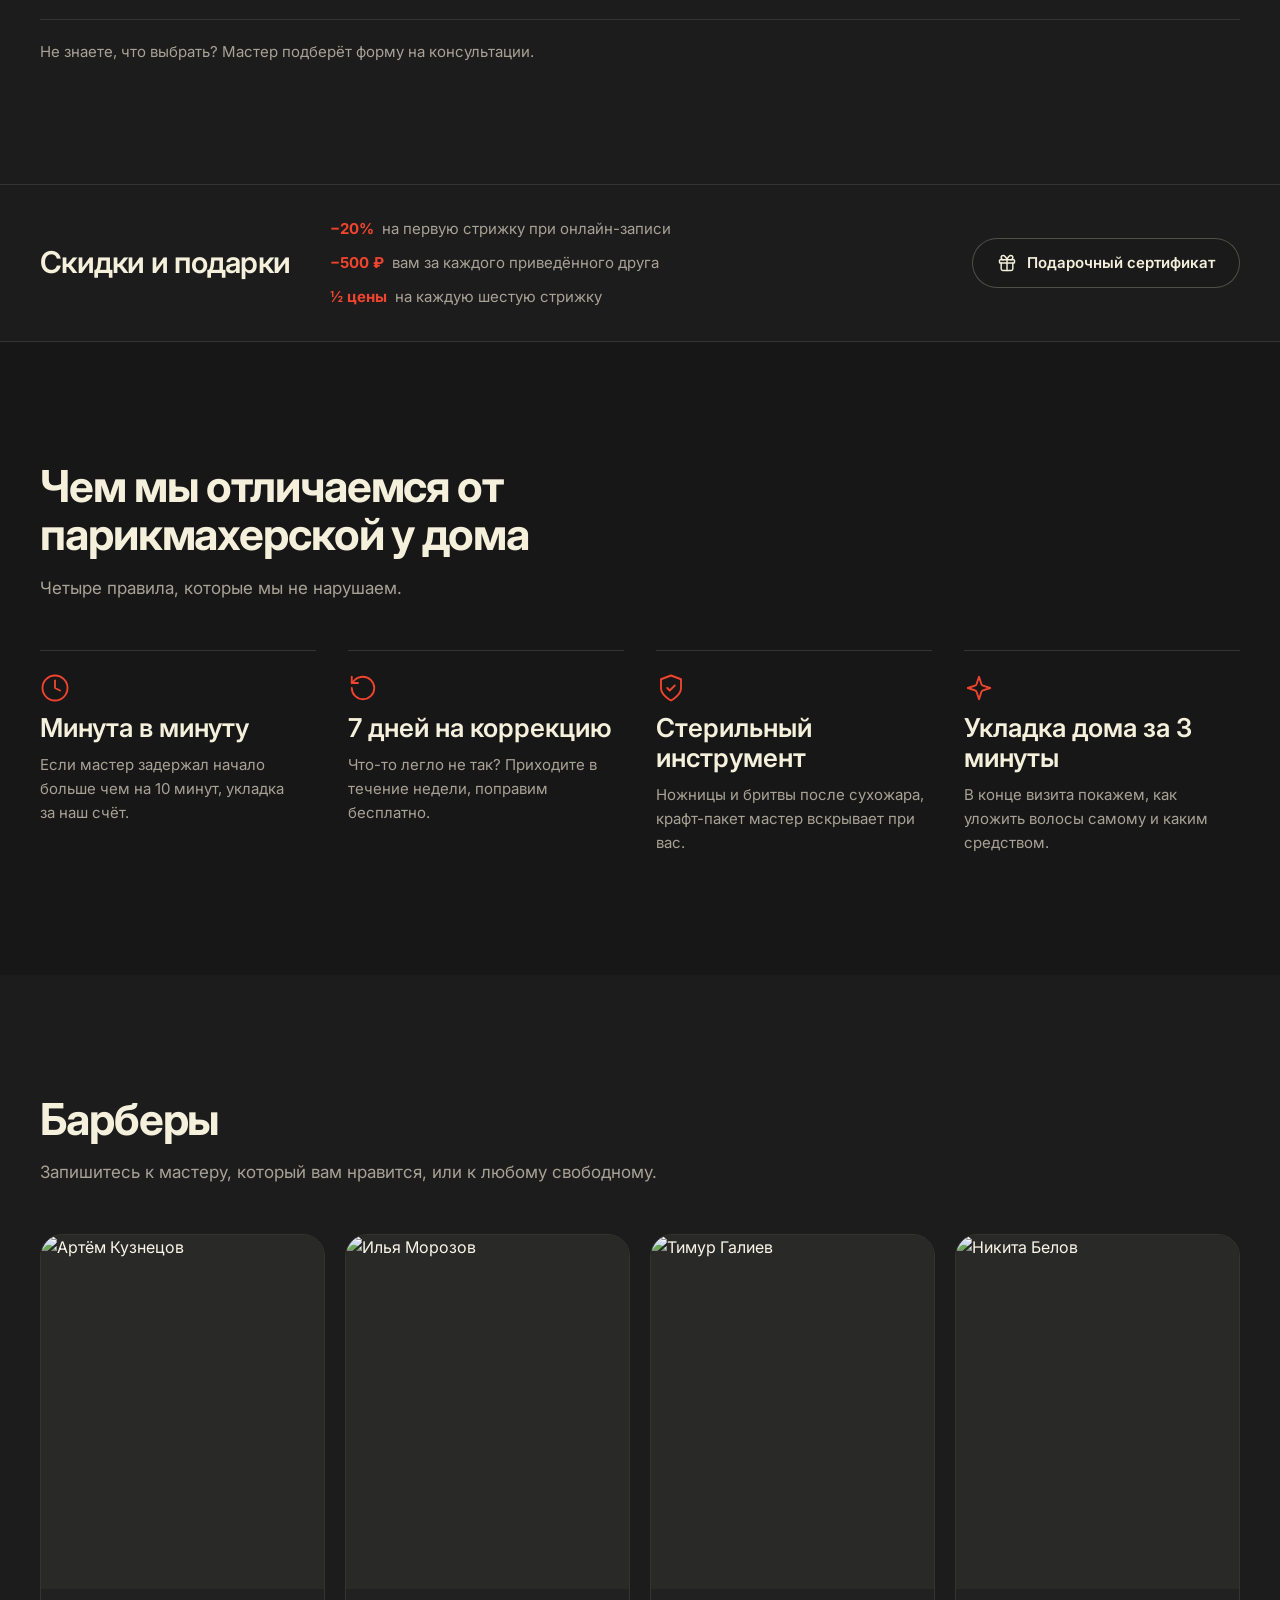
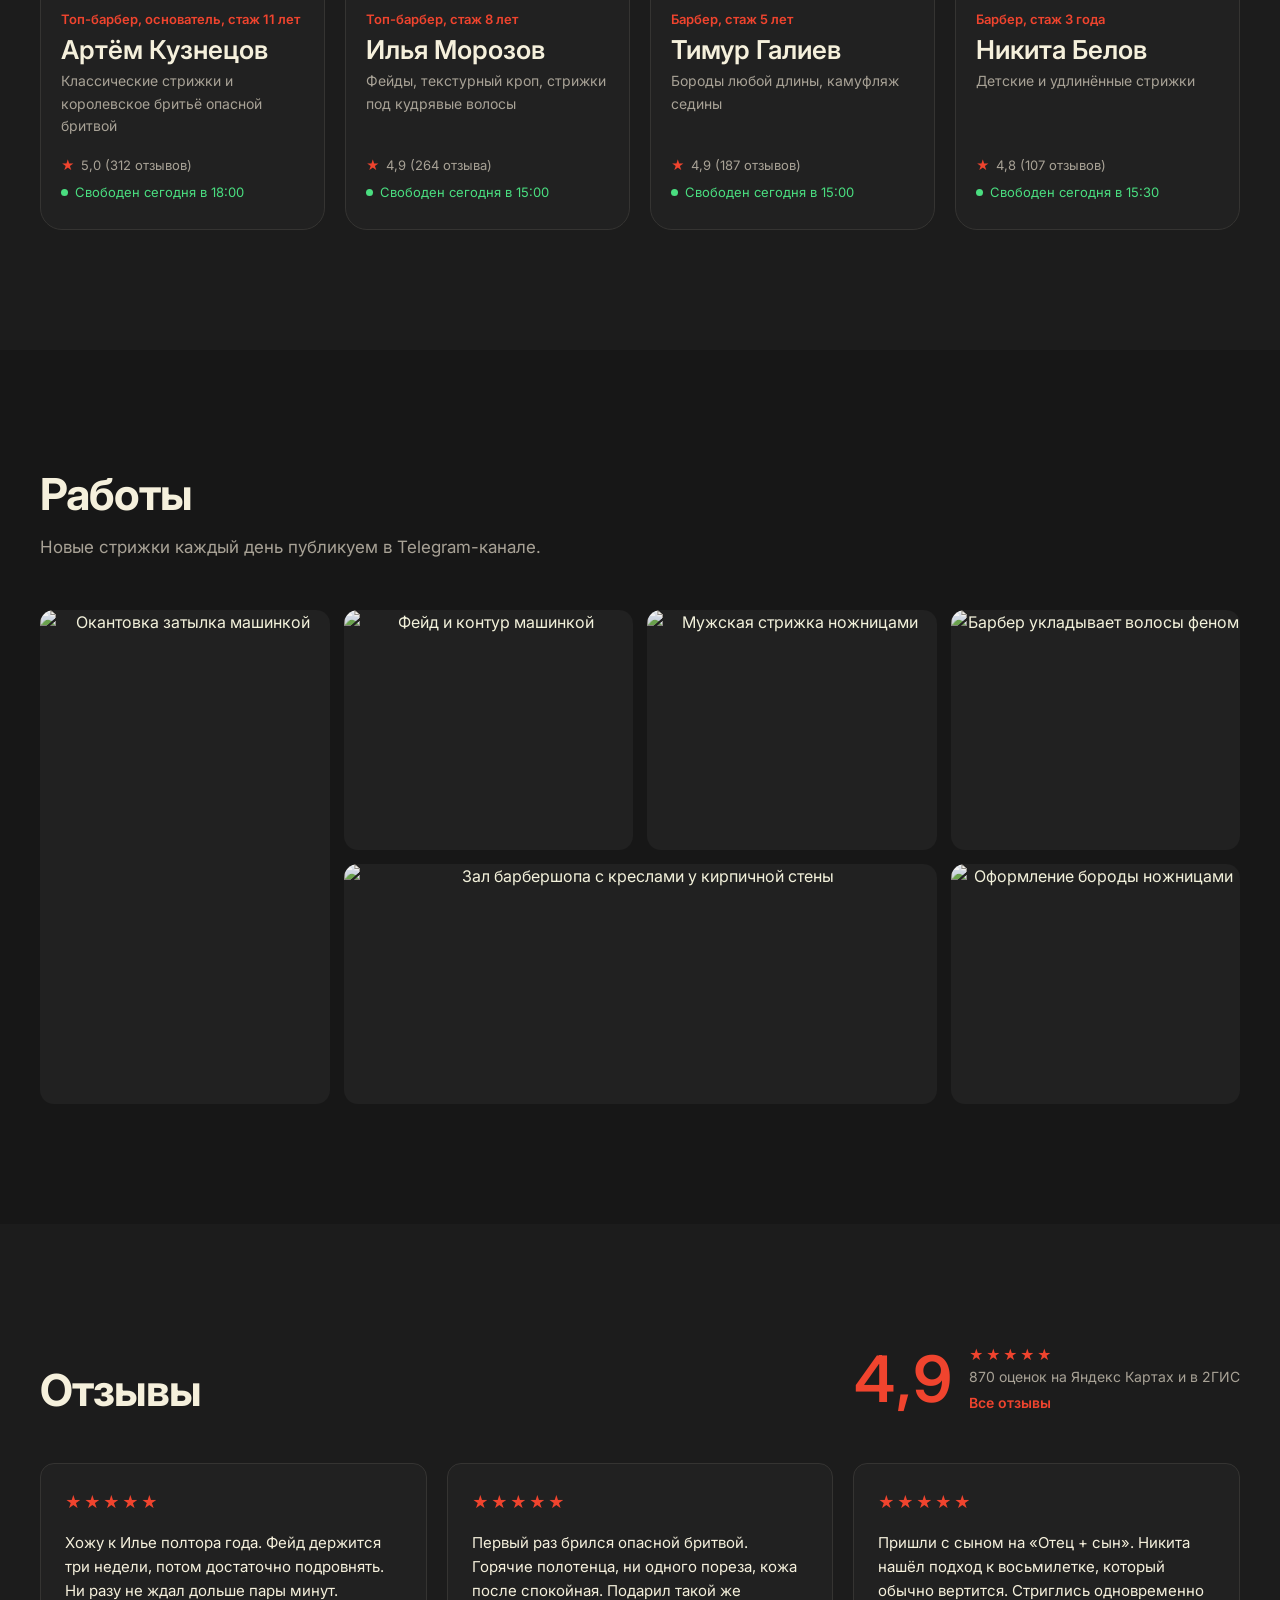
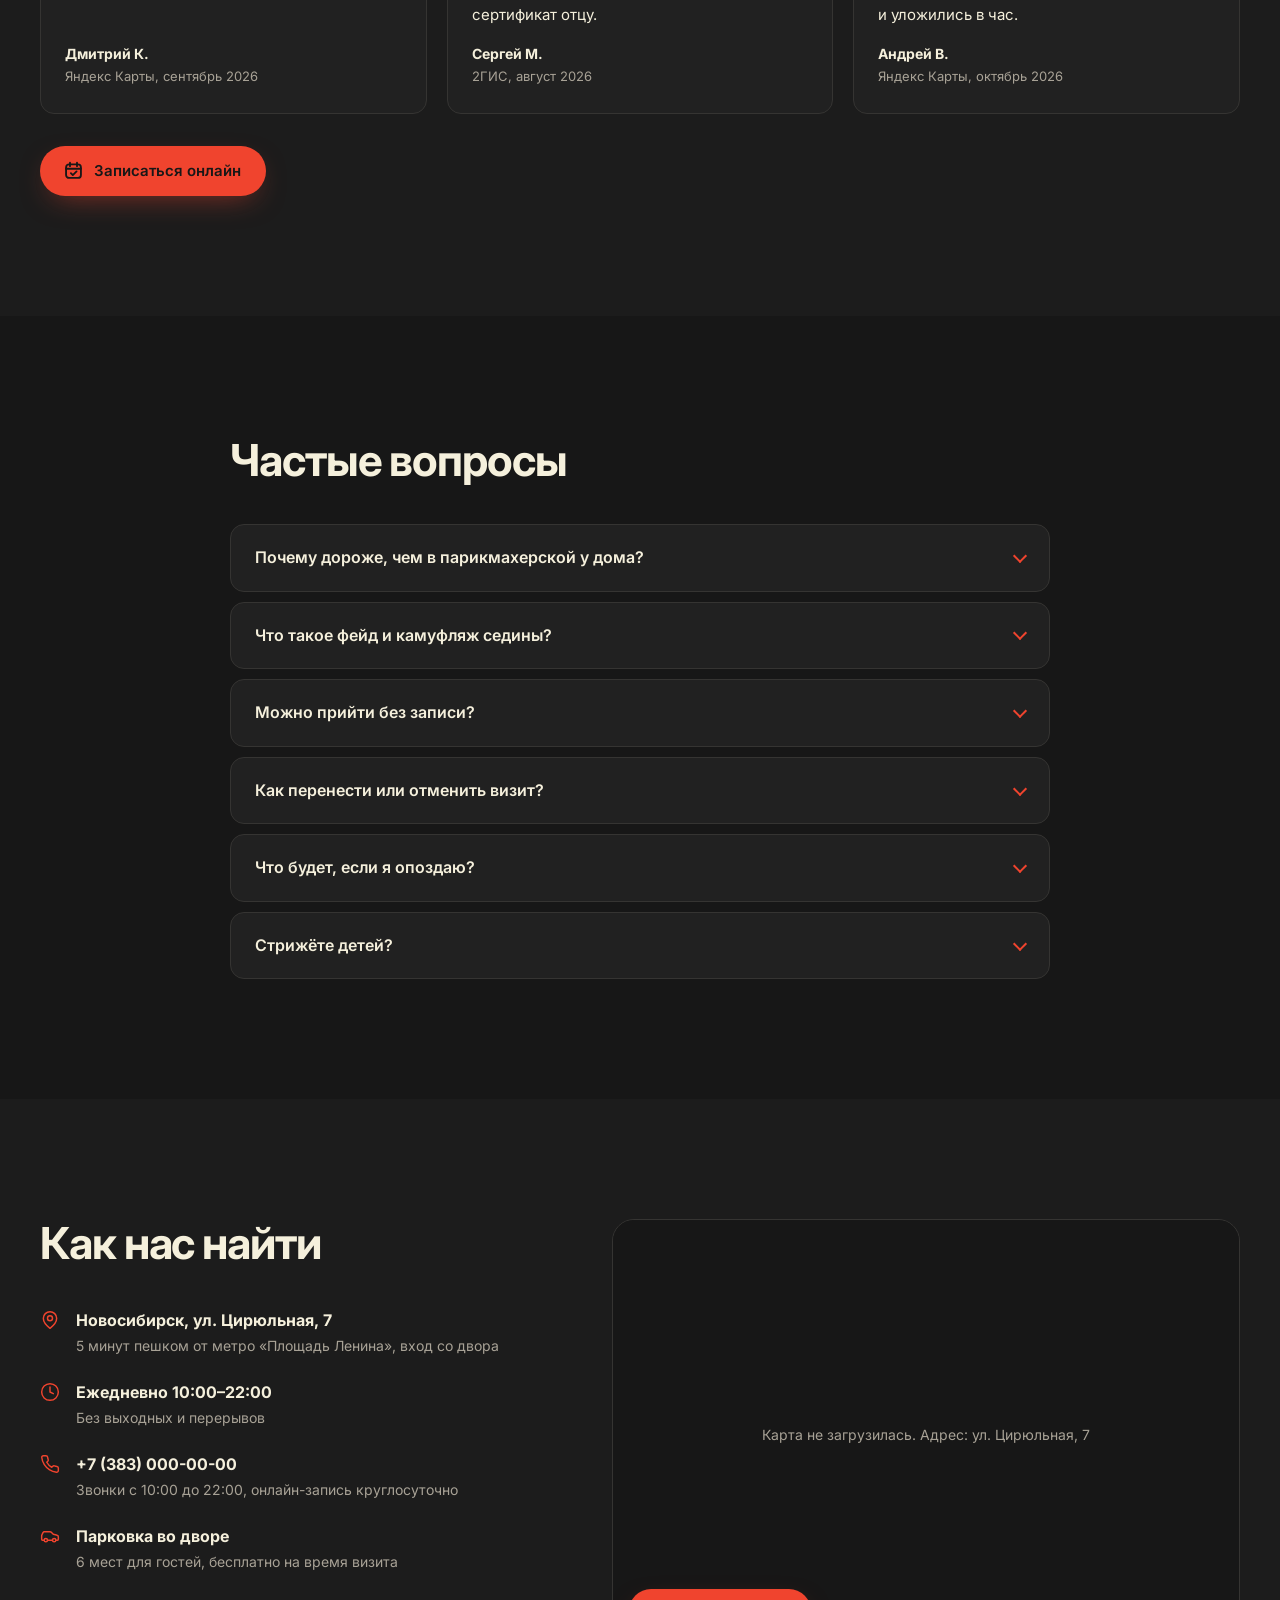
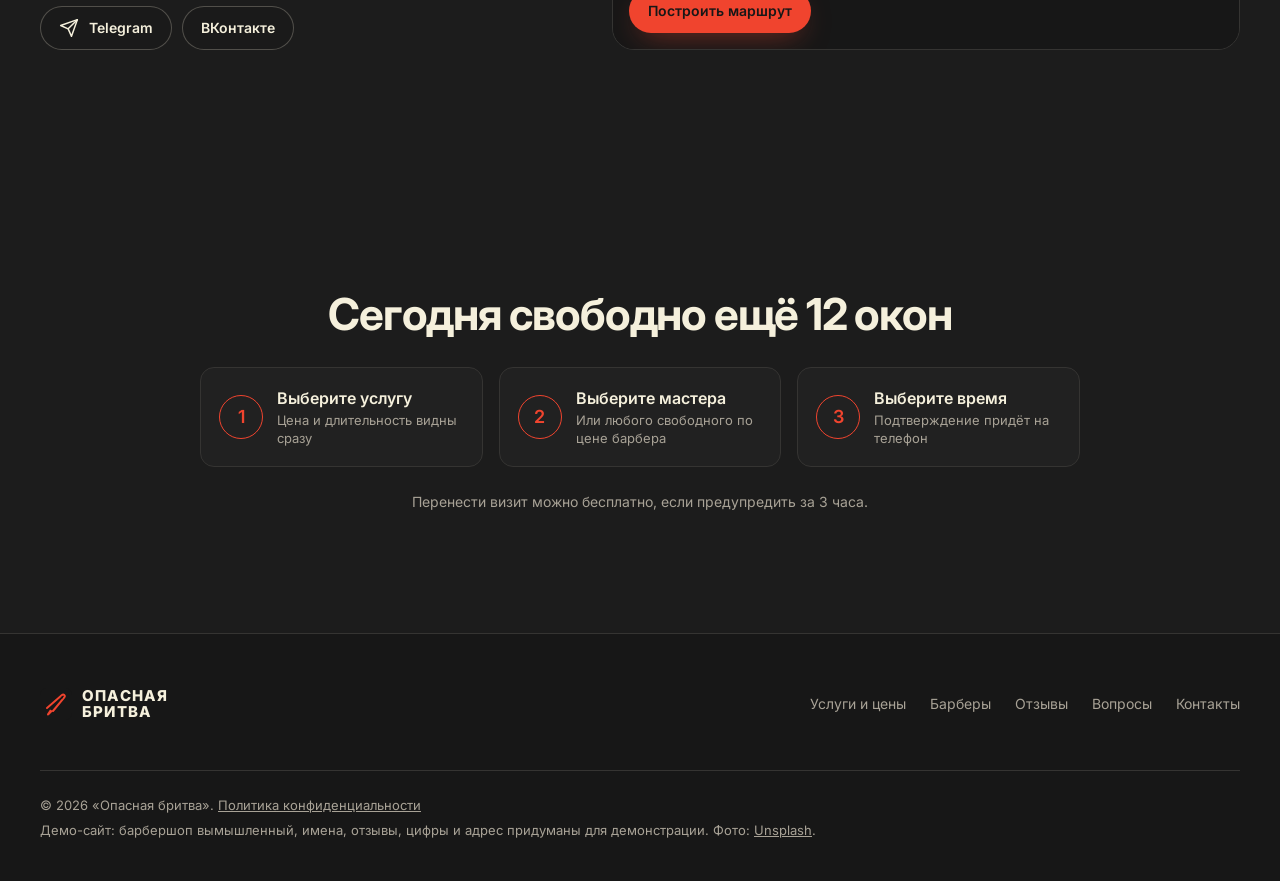
==== commit 564faeff: "Revert "Акцент краснее: #F0442E → #E5322B, текст на красных кнопках жирный" This reverts commit 56f1" ====
--- a/index.html
+++ b/index.html
@@ -26,7 +26,7 @@
         imagesrcset="https://images.unsplash.com/photo-1503951914875-452162b0f3f1?w=800&q=70&auto=format&fit=crop 800w, https://images.unsplash.com/photo-1503951914875-452162b0f3f1?w=1280&q=72&auto=format&fit=crop 1280w, https://images.unsplash.com/photo-1503951914875-452162b0f3f1?w=1920&q=75&auto=format&fit=crop 1920w"
         imagesizes="100vw" fetchpriority="high">
   <link href="https://fonts.googleapis.com/css2?family=Inter:wght@400;500;600;700;800&display=swap" rel="stylesheet">
-  <link rel="stylesheet" href="styles.css?v=6.0">
+  <link rel="stylesheet" href="styles.css?v=5.5">
 
   <script type="application/ld+json">
   {
@@ -511,6 +511,6 @@
 
   <div class="toast" id="toast" role="status" aria-live="polite"></div>
 
-  <script src="script.js?v=6.0" defer></script>
+  <script src="script.js?v=5.4" defer></script>
 </body>
 </html>
--- a/styles.css
+++ b/styles.css
@@ -7,9 +7,9 @@
   --line: #353432;
   --text: #F5F0DC;
   --muted: #A8A296;
-  --gold: #E5322B;   /* акцент: красный (был #F0442E, красно-оранжевый) */
-  --gold-hi: #F0442E;
-  --on-gold: #171717; /* тёмный текст на акценте: 4.1:1, поэтому на красных кнопках он жирный (светлый дал бы 3.8:1) */
+  --gold: #F0442E;   /* акцент: красно-оранжевый */
+  --gold-hi: #FF5A43;
+  --on-gold: #171717; /* тёмный текст на акценте: 4.8:1 (светлый дал бы только 3.3:1) */
   --danger: #f87171;
   --ok: #4ade80;
 
@@ -66,7 +66,7 @@
   transition: background-color .2s var(--ease), border-color .2s var(--ease), color .2s var(--ease), transform .2s var(--ease), box-shadow .2s var(--ease);
 }
 .btn:active { transform: scale(.98); }
-.btn--gold { background: var(--gold); color: var(--on-gold); box-shadow: 0 10px 30px -12px rgba(229, 50, 43, .6); }
+.btn--gold { background: var(--gold); color: var(--on-gold); box-shadow: 0 10px 30px -12px rgba(240, 68, 46, .6); }
 .btn--gold:hover { background: var(--gold-hi); }
 .btn--gold:disabled { background: #3a3836; color: #8a857c; box-shadow: none; cursor: not-allowed; }
 .btn--ghost { border-color: rgba(245, 240, 220, .25); background: rgba(23, 23, 23, .3); }
@@ -202,15 +202,15 @@
 .chips label { cursor: pointer; }
 .chips input { position: absolute; opacity: 0; pointer-events: none; }
 .chips span { display: inline-flex; align-items: center; min-height: 44px; padding: 10px 16px; border: 1px solid var(--line); border-radius: 999px; background: var(--card); font-weight: 600; font-size: 14px; transition: border-color .2s, background-color .2s, color .2s; }
-.chips label:hover span { border-color: rgba(229, 50, 43, .5); }
+.chips label:hover span { border-color: rgba(240, 68, 46, .5); }
 .chips input:checked + span { background: var(--gold); border-color: var(--gold); color: var(--on-gold); }
 .chips input:focus-visible + span { outline: 2px solid var(--gold); outline-offset: 3px; }
 .gift-card {
   position: relative; overflow: hidden; border-radius: var(--r); padding: 22px; min-height: 150px;
   display: flex; flex-direction: column; justify-content: space-between;
-  background: linear-gradient(135deg, #3a1d17 0%, #212121 60%), #212121; border: 1px solid rgba(229, 50, 43, .5);
-}
-.gift-card::after { content: ""; position: absolute; right: -40px; top: -40px; width: 160px; height: 160px; border-radius: 50%; border: 1px solid rgba(229, 50, 43, .25); }
+  background: linear-gradient(135deg, #3a1d17 0%, #212121 60%), #212121; border: 1px solid rgba(240, 68, 46, .5);
+}
+.gift-card::after { content: ""; position: absolute; right: -40px; top: -40px; width: 160px; height: 160px; border-radius: 50%; border: 1px solid rgba(240, 68, 46, .25); }
 .gift-card__brand { font: 700 15px/1 var(--serif); text-transform: uppercase; letter-spacing: .14em; color: var(--gold); }
 .gift-card__value { font: 600 44px/1 var(--serif); }
 .gift-card__note { font-size: 12px; color: var(--muted); }
@@ -218,7 +218,7 @@
 /* FAQ */
 .faq { display: flex; flex-direction: column; gap: 10px; }
 .faq details { background: var(--card); border: 1px solid var(--line); border-radius: var(--r); transition: border-color .2s; }
-.faq details[open] { border-color: rgba(229, 50, 43, .45); }
+.faq details[open] { border-color: rgba(240, 68, 46, .45); }
 .faq summary { list-style: none; cursor: pointer; padding: 20px 56px 20px 24px; font-weight: 600; position: relative; min-height: 44px; }
 .faq summary::-webkit-details-marker { display: none; }
 .faq summary::after {
@@ -290,7 +290,7 @@
   background: var(--card); border: 1px solid var(--line); border-radius: var(--r); cursor: pointer; min-height: 56px;
   transition: border-color .2s, background-color .2s;
 }
-.opt:hover { border-color: rgba(229, 50, 43, .5); }
+.opt:hover { border-color: rgba(240, 68, 46, .5); }
 .opt[aria-checked="true"] { border-color: var(--gold); background: #2b1c19; }
 .opt__main { flex: 1; min-width: 0; display: flex; flex-direction: column; gap: 2px; }
 .opt__title { font-weight: 600; }
@@ -309,7 +309,7 @@
 }
 .day small { font-size: 12px; color: var(--muted); }
 .day b { font-size: 20px; }
-.day:hover { border-color: rgba(229, 50, 43, .5); }
+.day:hover { border-color: rgba(240, 68, 46, .5); }
 .day[aria-selected="true"] { background: var(--gold); border-color: var(--gold); color: var(--on-gold); }
 .day[aria-selected="true"] small { color: var(--on-gold); }
 .day.is-full { opacity: .45; }
@@ -332,7 +332,7 @@
   background: var(--card); color: var(--text); font: inherit; transition: border-color .2s;
 }
 .field textarea { resize: vertical; }
-.field input:focus-visible, .field textarea:focus-visible { outline: none; border-color: var(--gold); box-shadow: 0 0 0 3px rgba(229, 50, 43, .3); }
+.field input:focus-visible, .field textarea:focus-visible { outline: none; border-color: var(--gold); box-shadow: 0 0 0 3px rgba(240, 68, 46, .3); }
 .field input[aria-invalid="true"] { border-color: var(--danger); }
 .field__err { color: var(--danger); font-size: 13px; min-height: 0; }
 .field__err:empty { display: none; }
@@ -342,7 +342,7 @@
 .check input { width: 20px; height: 20px; accent-color: var(--gold); margin: 1px 0 0; flex: none; }
 
 .bk-done { text-align: center; display: flex; flex-direction: column; align-items: center; gap: 14px; padding: 20px 0; }
-.bk-done__icon { width: 72px; height: 72px; border-radius: 50%; display: grid; place-items: center; background: rgba(229, 50, 43, .15); color: var(--gold); }
+.bk-done__icon { width: 72px; height: 72px; border-radius: 50%; display: grid; place-items: center; background: rgba(240, 68, 46, .15); color: var(--gold); }
 .bk-done__icon .ic { width: 34px; height: 34px; stroke-width: 2.4; }
 .bk-done h3 { font: 600 34px/1.1 var(--serif); }
 .bk-done p { color: var(--muted); max-width: 40ch; }
@@ -431,7 +431,7 @@
 
 /* ===== v2: одна смелая деталь — полосатый столб барбершопа ===== */
 :root {
-  --oxblood: #E5322B;
+  --oxblood: #F0442E;
   --cream: #F5F0DC;
   --navy: #1f2e45;
   --pole: repeating-linear-gradient(-45deg, var(--oxblood) 0 8px, var(--cream) 8px 12px, var(--navy) 12px 20px, var(--cream) 20px 24px);
@@ -556,10 +556,10 @@
 .price-list:focus { outline: none; }
 .prices__more {
   display: flex; align-items: center; justify-content: center; width: 100%; min-height: 52px; margin-top: 16px;
-  border: 1px dashed rgba(229, 50, 43, .45); border-radius: var(--r); background: transparent; color: var(--gold);
+  border: 1px dashed rgba(240, 68, 46, .45); border-radius: var(--r); background: transparent; color: var(--gold);
   font-weight: 600; font-size: 15px; cursor: pointer; transition: border-color .2s, background-color .2s;
 }
-.prices__more:hover { border-color: var(--gold); background: rgba(229, 50, 43, .08); }
+.prices__more:hover { border-color: var(--gold); background: rgba(240, 68, 46, .08); }
 .final h2 { text-wrap: balance; }
 /* Прайс на телефоне: цены и кнопка в одну строку, строка услуги короче */
 @media (max-width: 640px) {
@@ -680,6 +680,3 @@
 .btn--offer:hover .offer-badge { transform: rotate(0deg) scale(1.06); }
 .sr-only { position: absolute; width: 1px; height: 1px; padding: 0; margin: -1px; overflow: hidden; clip: rect(0 0 0 0); white-space: nowrap; border: 0; }
 @media (prefers-reduced-motion: reduce) { .offer-badge, .btn--offer:hover .offer-badge { transition: none; transform: none; } }
-
-/* на более красном акценте тёмный текст контрастнее, если он жирнее */
-.btn--gold { font-weight: 700; }
